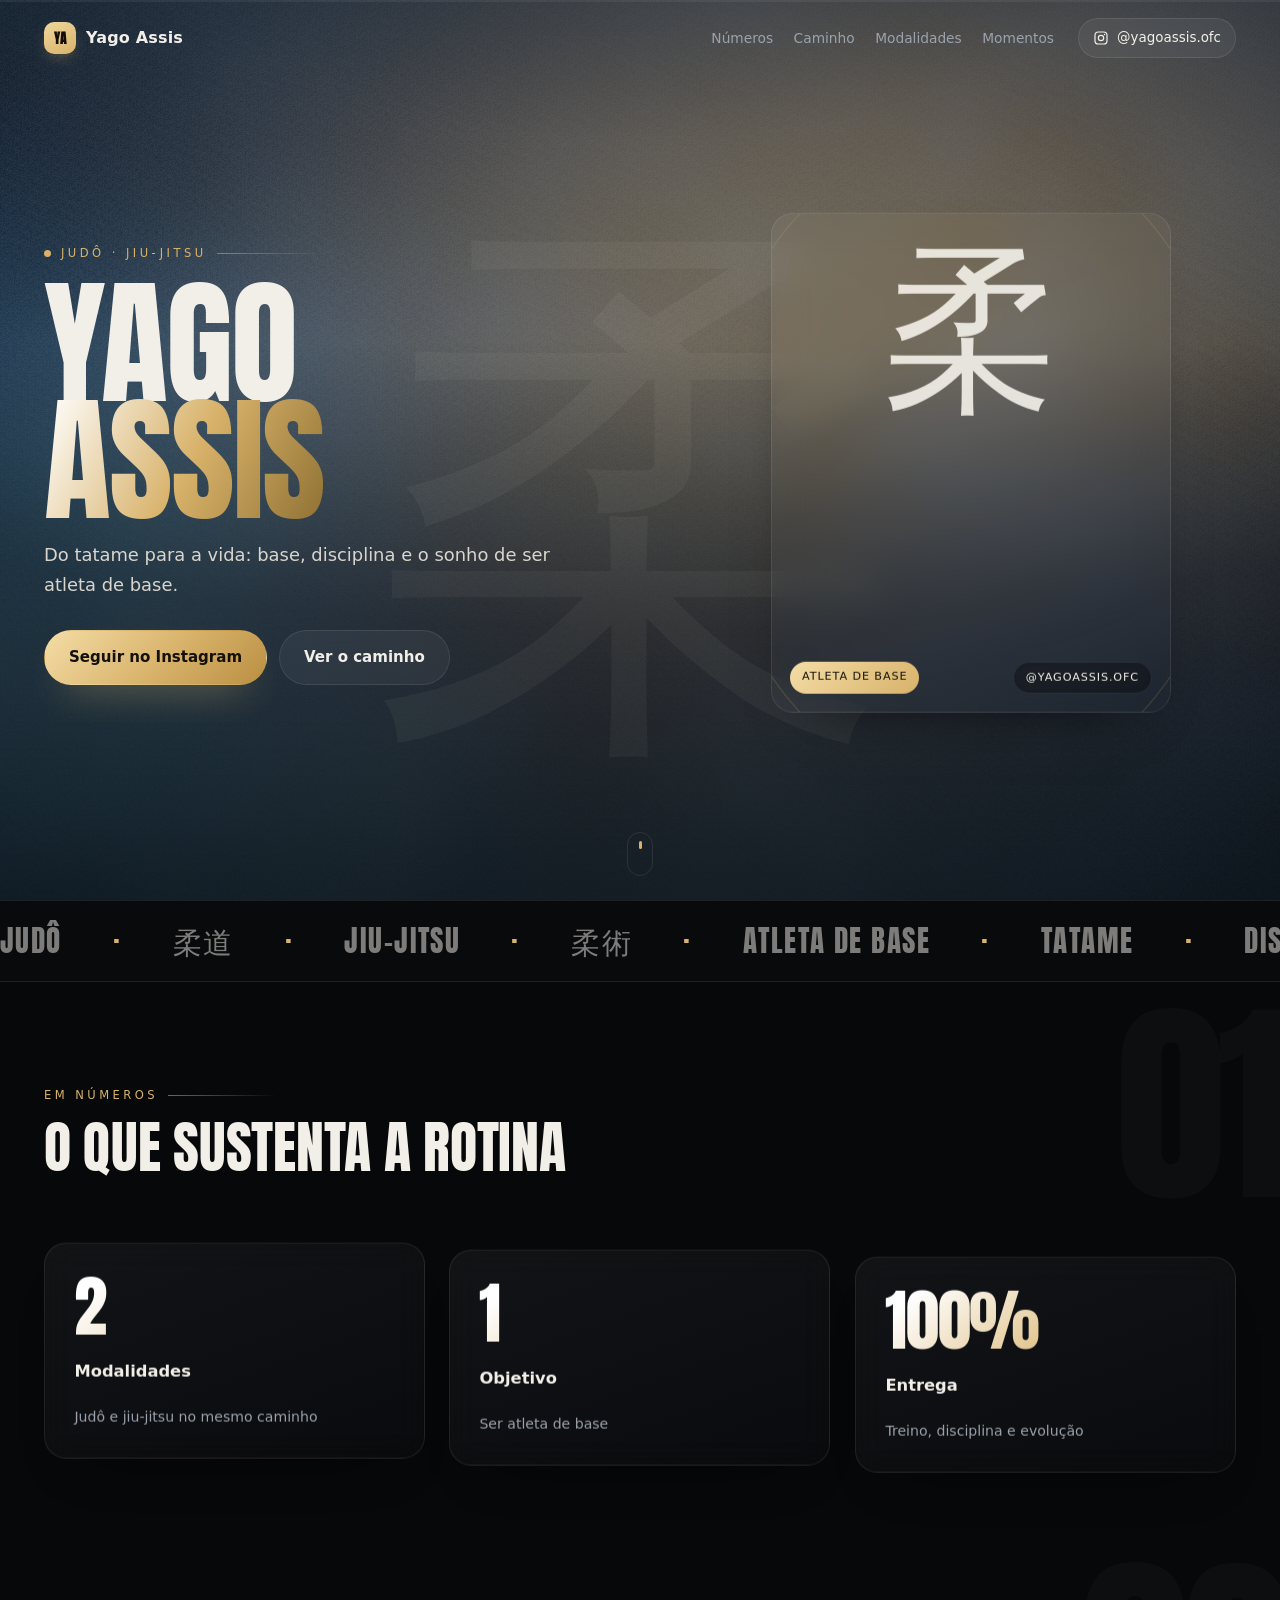
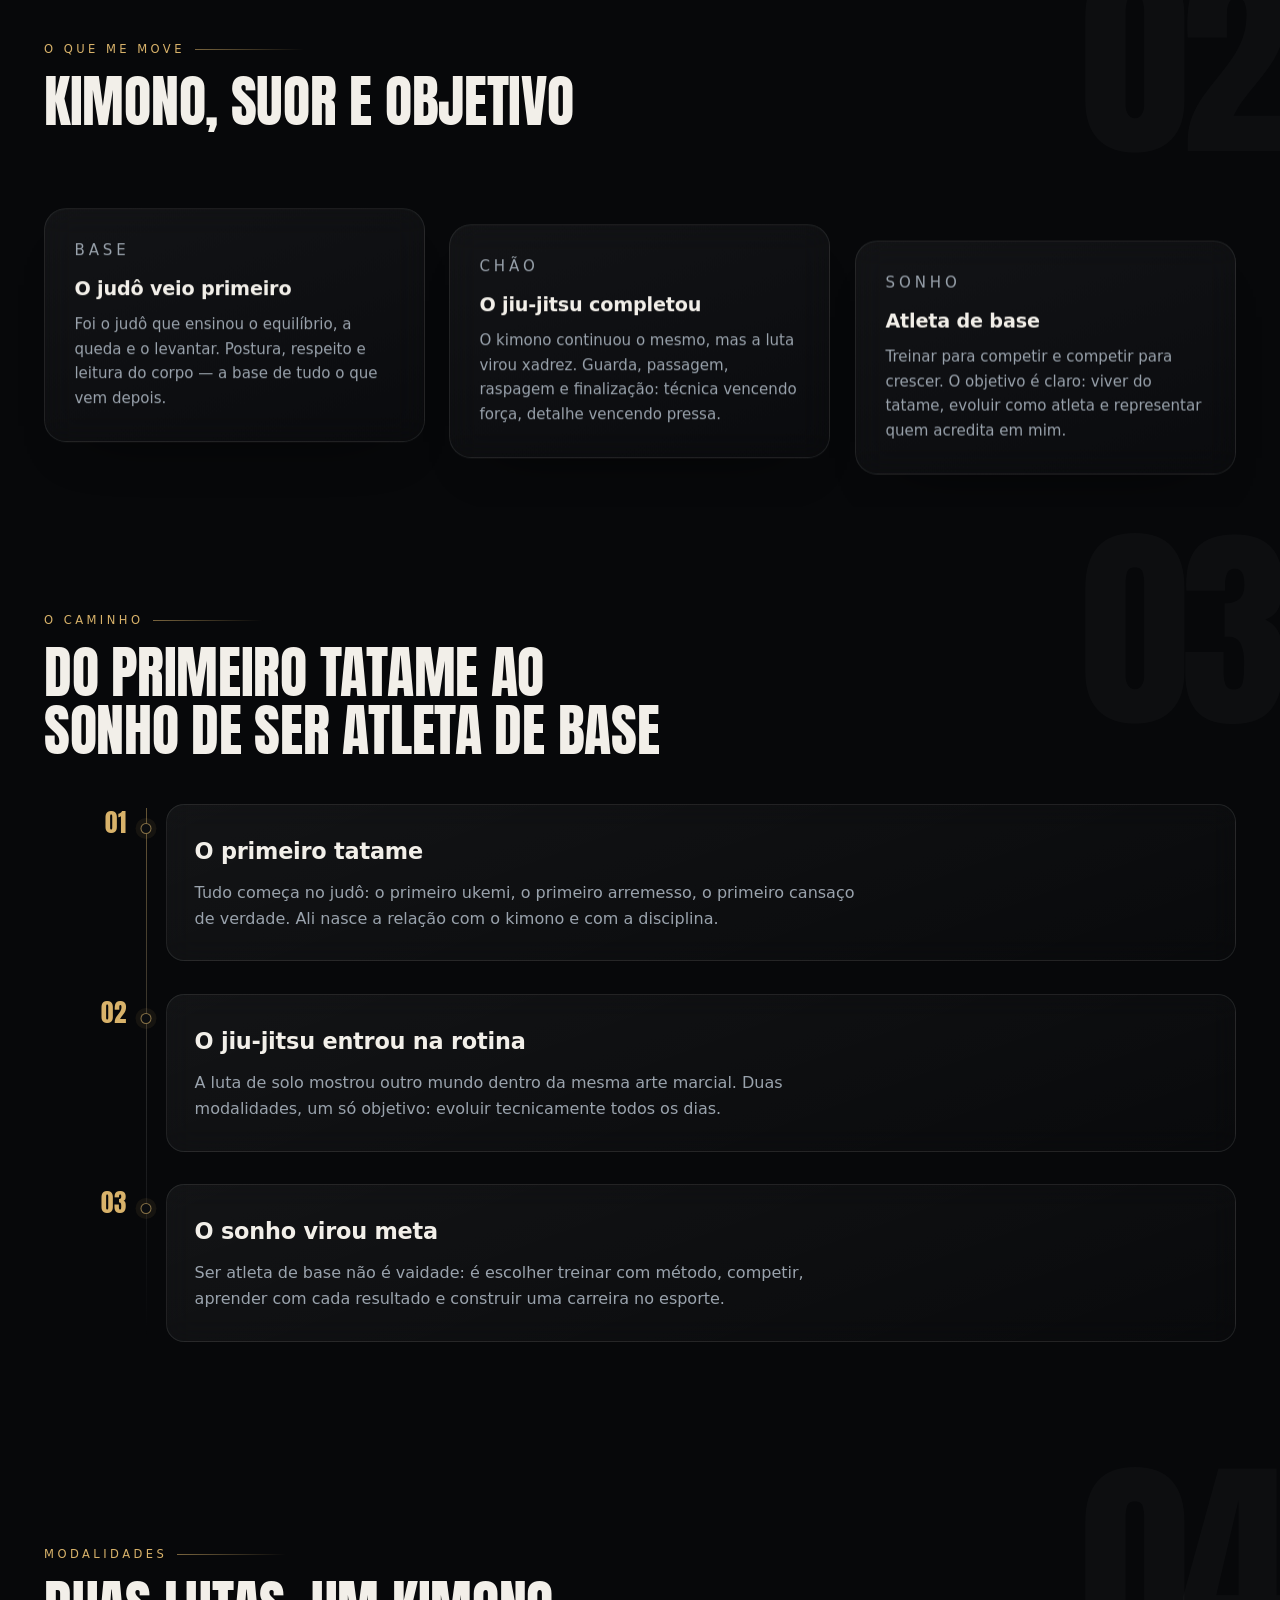
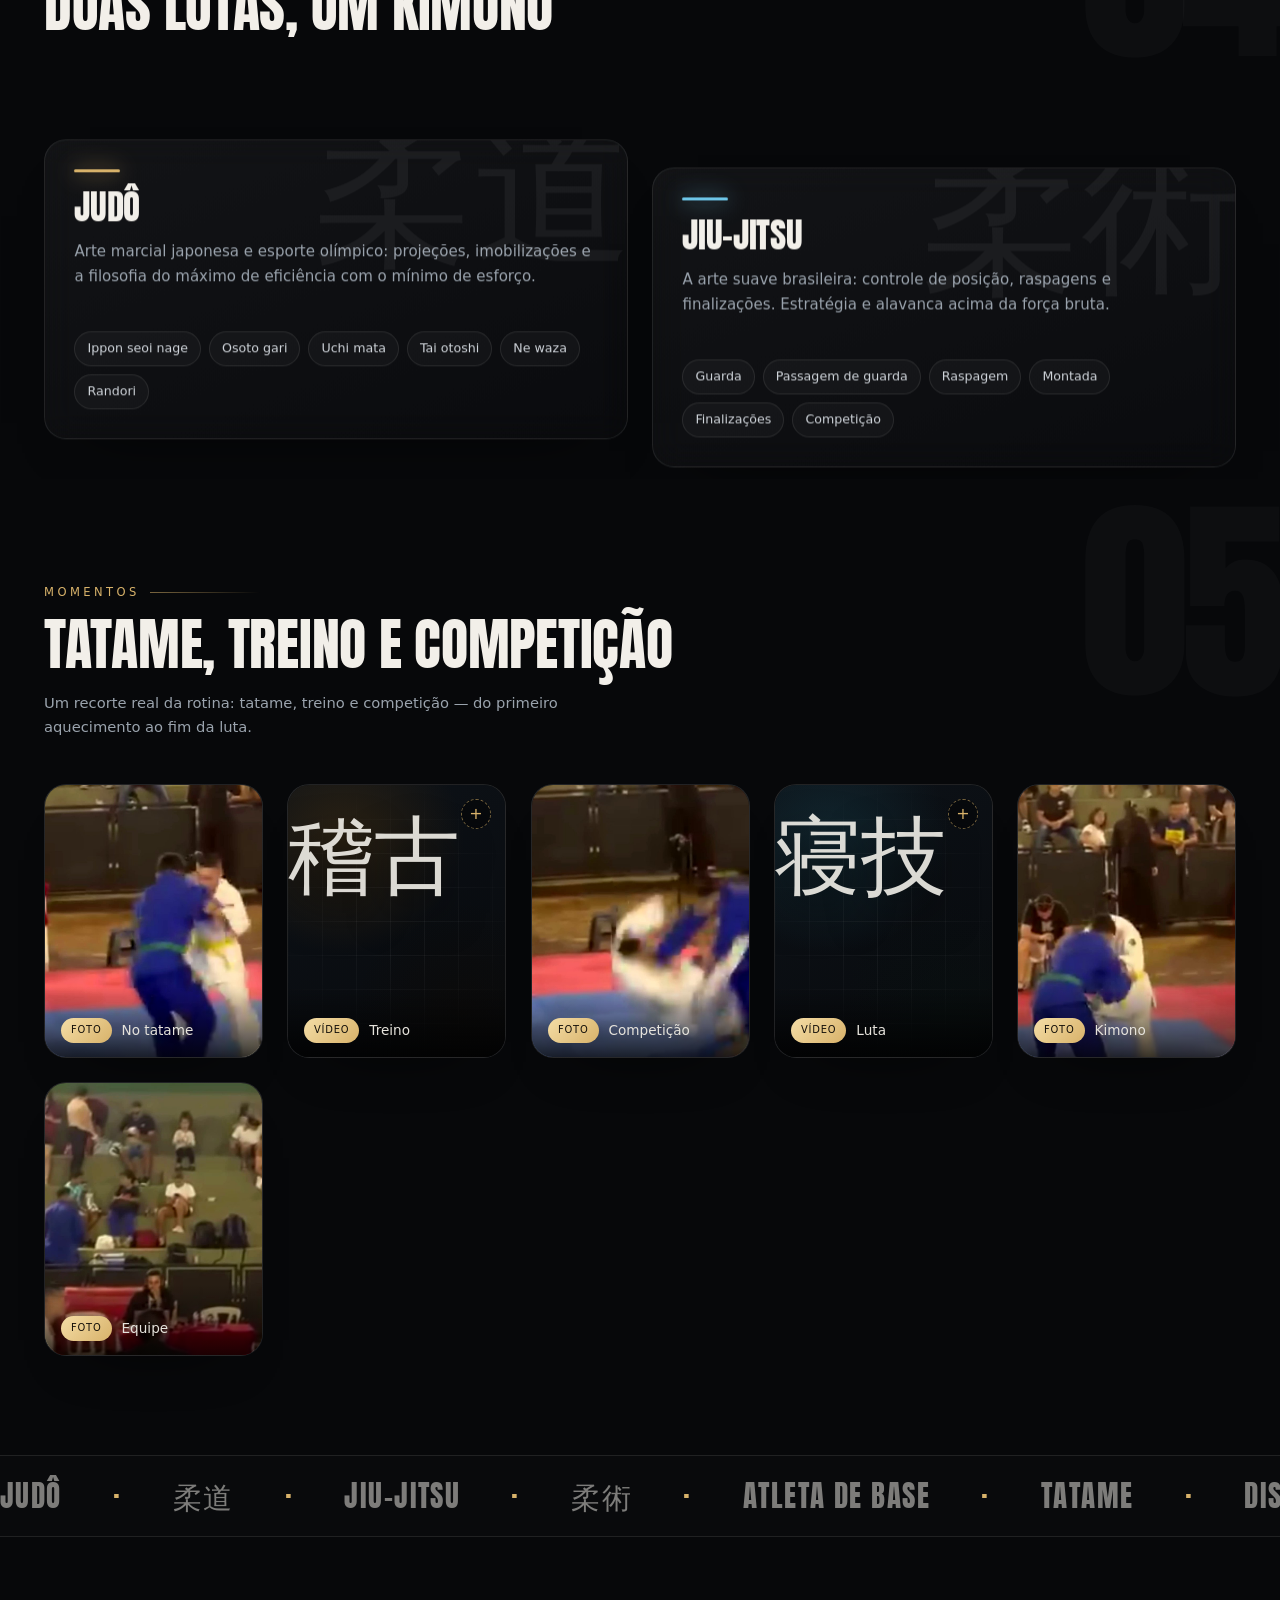
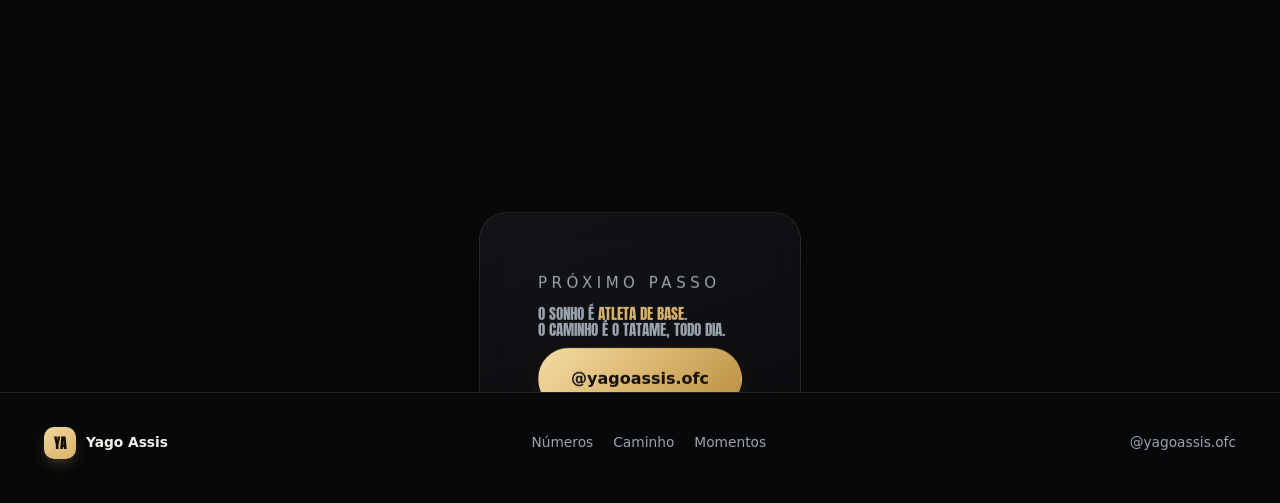
==== index.html @ c17f7974 "Clone do site Yago Assis (Judô · Jiu-Jitsu) com fotos e vídeos reais" ====
<!doctype html>
<html lang="pt-BR">
  <head>
    <meta charset="utf-8" />
    <meta name="viewport" content="width=device-width, initial-scale=1, viewport-fit=cover" />
    <meta name="theme-color" content="#07080a" />
    <title>Yago Assis — Judô · Jiu-Jitsu</title>
    <meta
      name="description"
      content="Yago Assis (@yagoassis.ofc) — atleta de judô e jiu-jitsu. Base, disciplina e o sonho de ser atleta de base."
    />
    <link rel="icon" href="/favicon.svg" type="image/svg+xml" />
    <link rel="shortcut icon" href="/favicon.svg" />

    <meta property="og:type" content="profile" />
    <meta property="og:locale" content="pt_BR" />
    <meta property="og:site_name" content="Yago Assis" />
    <meta property="og:title" content="Yago Assis — Judô · Jiu-Jitsu" />
    <meta
      property="og:description"
      content="Yago Assis (@yagoassis.ofc) — atleta de judô e jiu-jitsu. Base, disciplina e o sonho de ser atleta de base."
    />
    <meta name="twitter:card" content="summary" />
    <meta name="twitter:title" content="Yago Assis — Judô · Jiu-Jitsu" />
    <meta
      name="twitter:description"
      content="Yago Assis (@yagoassis.ofc) — atleta de judô e jiu-jitsu. Base, disciplina e o sonho de ser atleta de base."
    />

    <script type="module" crossorigin src="/assets/index-COwpDuWj.js"></script>
    <link rel="stylesheet" crossorigin href="/assets/index-C8C33Y2N.css">
  </head>
  <body>
    <canvas id="bg" aria-hidden="true"></canvas>
    <div class="scrim" aria-hidden="true"></div>
    <div class="dust" id="dust" aria-hidden="true"></div>
    <div class="progress" aria-hidden="true"><span id="progress-bar"></span></div>

    <header class="top" id="top">
      <div class="wrap top-inner">
        <a class="brand" href="#topo">
          <span class="brand-mark">YA</span>
          <span class="brand-name" data-athlete="nome">Yago Assis</span>
        </a>

        <nav class="top-nav" aria-label="Seções do site">
          <a href="#numeros">Números</a>
          <a href="#caminho">Caminho</a>
          <a href="#modalidades">Modalidades</a>
          <a href="#galeria">Momentos</a>
        </nav>

        <a class="ig-btn" data-athlete="instagram" href="#" target="_blank" rel="noopener">
          <svg viewBox="0 0 24 24" width="16" height="16" fill="none" stroke="currentColor" stroke-width="1.8" aria-hidden="true">
            <rect x="3" y="3" width="18" height="18" rx="5" />
            <circle cx="12" cy="12" r="4" />
            <circle cx="17.3" cy="6.7" r="1.1" fill="currentColor" stroke="none" />
          </svg>
          <span data-athlete="handle">@yagoassis.ofc</span>
        </a>
      </div>
    </header>

    <main id="topo">
      <!-- ───────────────────────── HERO ───────────────────────── -->
      <section class="hero">
        <span class="hero-mark" aria-hidden="true">柔</span>

        <div class="wrap hero-inner">
          <div class="hero-copy">
            <p class="eyebrow reveal" style="--i: 0">
              <span class="pulse"></span>
              <span data-athlete="modalidades">Judô · Jiu-Jitsu</span>
            </p>

            <h1 class="display reveal" style="--i: 1">
              <span data-athlete="nome-part1">Yago</span><br />
              <em data-athlete="nome-part2">Assis</em>
            </h1>

            <p class="lead reveal" style="--i: 2" data-athlete="frase">
              Do tatame para a vida: base, disciplina e o sonho de ser atleta de base.
            </p>

            <div class="hero-actions reveal" style="--i: 3">
              <a class="btn primary" data-athlete="instagram" href="#" target="_blank" rel="noopener">
                Seguir no Instagram
              </a>
              <a class="btn ghost" href="#caminho">Ver o caminho</a>
            </div>

            <ul class="hero-facts reveal" style="--i: 4" id="hero-facts"></ul>
          </div>

          <div class="hero-art" data-float="0.8">
            <div class="float" style="--dur: 9s">
              <div class="card hero-card tilt">
                <span class="hero-kanji" aria-hidden="true">柔</span>
                <span class="hero-ring" aria-hidden="true"></span>
                <div class="hero-card-foot">
                  <span class="tag" data-athlete="papel">Atleta de base</span>
                  <span class="tag ghost" data-athlete="handle">@yagoassis.ofc</span>
                </div>
              </div>
            </div>
          </div>
        </div>

        <a class="scroll-cue" href="#numeros" aria-label="Rolar para baixo"><span></span></a>
      </section>

      <div class="marquee" aria-hidden="true"><div class="marquee-track" id="marquee-track"></div></div>

      <!-- ─────────────────────── NÚMEROS ─────────────────────── -->
      <section class="section" id="numeros" data-mark="01">
        <div class="wrap">
          <header class="section-head">
            <p class="eyebrow reveal">Em números</p>
            <h2 class="h2 reveal" style="--i: 1">O que sustenta a rotina</h2>
          </header>
          <div class="grid grid-3" id="numeros-grid"></div>
        </div>
      </section>

      <!-- ─────────────────────── MANIFESTO ───────────────────── -->
      <section class="section" id="manifesto" data-mark="02">
        <div class="wrap">
          <header class="section-head">
            <p class="eyebrow reveal">O que me move</p>
            <h2 class="h2 reveal" style="--i: 1">Kimono, suor e objetivo</h2>
          </header>
          <div class="grid grid-3" id="manifesto-grid"></div>
        </div>
      </section>

      <!-- ──────────────────────── CAMINHO ────────────────────── -->
      <section class="section" id="caminho" data-mark="03">
        <div class="wrap">
          <header class="section-head">
            <p class="eyebrow reveal">O caminho</p>
            <h2 class="h2 reveal" style="--i: 1">Do primeiro tatame ao sonho de ser atleta de base</h2>
          </header>
          <ol class="path" id="caminho-list"></ol>
        </div>
      </section>

      <!-- ────────────────────── MODALIDADES ──────────────────── -->
      <section class="section" id="modalidades" data-mark="04">
        <div class="wrap">
          <header class="section-head">
            <p class="eyebrow reveal">Modalidades</p>
            <h2 class="h2 reveal" style="--i: 1">Duas lutas, um kimono</h2>
          </header>
          <div class="grid grid-2" id="modalidades-grid"></div>
        </div>
      </section>

      <!-- ──────────────────────── GALERIA ────────────────────── -->
      <section class="section" id="galeria" data-mark="05">
        <div class="wrap">
          <header class="section-head">
            <p class="eyebrow reveal">Momentos</p>
            <h2 class="h2 reveal" style="--i: 1">Tatame, treino e competição</h2>
            <p class="section-note reveal" style="--i: 2">
              Um recorte real da rotina: tatame, treino e competição — do primeiro aquecimento ao fim da luta.
            </p>
          </header>
          <div class="gallery" id="galeria-grid"></div>
        </div>
      </section>

      <!-- ─────────────────────── CONQUISTAS ──────────────────── -->
      <section class="section" id="conquistas" data-mark="06" hidden>
        <div class="wrap">
          <header class="section-head">
            <p class="eyebrow reveal">Resultados</p>
            <h2 class="h2 reveal" style="--i: 1">Conquistas</h2>
          </header>
          <div class="grid grid-3" id="conquistas-grid"></div>
        </div>
      </section>

      <div class="marquee" aria-hidden="true"><div class="marquee-track" id="marquee-track-2"></div></div>

      <!-- ────────────────────────── CTA ──────────────────────── -->
      <section class="section cta">
        <div class="wrap cta-inner" data-float="0.5">
          <div class="float" style="--dur: 11s">
            <div class="card cta-card">
              <p class="eyebrow">Próximo passo</p>
              <p class="cta-line">O sonho é <em>atleta de base</em>.<br />O caminho é o tatame, todo dia.</p>
              <a class="btn primary big" data-athlete="instagram" href="#" target="_blank" rel="noopener">
                <span data-athlete="handle">@yagoassis.ofc</span>
              </a>
            </div>
          </div>
        </div>
      </section>
    </main>

    <footer class="foot">
      <div class="wrap foot-inner">
        <div class="foot-brand">
          <span class="brand-mark">YA</span>
          <span data-athlete="nome">Yago Assis</span>
        </div>
        <nav class="foot-links" aria-label="Seções">
          <a href="#numeros">Números</a>
          <a href="#caminho">Caminho</a>
          <a href="#galeria">Momentos</a>
        </nav>
        <a class="foot-ig" data-athlete="instagram" href="#" target="_blank" rel="noopener">
          <span data-athlete="handle">@yagoassis.ofc</span>
        </a>
      </div>
    </footer>

  </body>
</html>
---- assets/index-C8C33Y2N.css ----
@font-face{font-family:Anton;src:url(/fonts/anton-latin.woff2) format("woff2");font-weight:400;font-display:swap;font-style:normal}:root{--bg: #07080a;--ink: #f2efe9;--muted: #9aa3ad;--gold: #d8b26a;--ice: #6ec6e8;--line: rgba(255, 255, 255, .09);--line-strong: rgba(255, 255, 255, .16);--glass: rgba(255, 255, 255, .05);--glass-2: rgba(255, 255, 255, .015);--container: 1220px;--gutter: clamp(18px, 4.5vw, 44px);--grid-gap: clamp(14px, 1.9vw, 26px);--radius: 22px;--header-h: 78px;--vh: 1vh;--display: "Anton", "Segoe UI", Impact, system-ui, sans-serif;--body: "Inter", "Segoe UI", system-ui, -apple-system, sans-serif}*,*:before,*:after{box-sizing:border-box}html{scroll-behavior:smooth;-webkit-text-size-adjust:100%}body{margin:0;background:var(--bg);color:var(--ink);font-family:var(--body);font-size:16px;line-height:1.65;-webkit-font-smoothing:antialiased;overflow-x:hidden}a{color:inherit;text-decoration:none}code{font-family:ui-monospace,SFMono-Regular,Menlo,monospace;font-size:.86em;color:var(--gold)}::selection{background:#d8b26a47}.wrap{width:min(100% - 2 * var(--gutter),var(--container));margin-inline:auto}.section{position:relative;padding-block:clamp(66px,11vh,150px);overflow:clip;scroll-margin-top:calc(var(--header-h) + 12px)}.section-head{max-width:780px;margin-bottom:clamp(30px,5vh,58px)}.h2{margin:0;font-family:var(--display);font-weight:400;font-size:clamp(1.8rem,4.4vw,3.5rem);line-height:1.02;letter-spacing:-.005em;text-transform:uppercase;text-wrap:balance}.section-note{margin:18px 0 0;max-width:64ch;color:var(--muted);font-size:.92rem}.section[data-mark]:before{content:attr(data-mark);position:absolute;top:clamp(14px,4vh,54px);right:0;font-family:var(--display);font-size:clamp(6rem,17vw,15rem);line-height:.8;letter-spacing:-.04em;color:#ffffff07;pointer-events:none;-webkit-user-select:none;user-select:none}.eyebrow{display:inline-flex;align-items:center;gap:10px;margin:0 0 14px;font-size:.72rem;letter-spacing:.3em;text-transform:uppercase;color:var(--gold)}.section-head .eyebrow:after,.hero-copy .eyebrow:after{content:"";width:clamp(34px,9vw,110px);height:1px;background:linear-gradient(90deg,#d8b26a8c,#d8b26a00)}.pulse{width:7px;height:7px;border-radius:50%;background:var(--gold);animation:pulse 2.4s ease-out infinite}@keyframes pulse{0%{box-shadow:0 0 #d8b26a8c}70%{box-shadow:0 0 0 12px #d8b26a00}to{box-shadow:0 0 #d8b26a00}}#bg{position:fixed;top:0;right:0;bottom:0;left:0;width:100%;height:100%;display:block;z-index:0}.scrim{position:fixed;top:0;right:0;bottom:0;left:0;z-index:1;pointer-events:none;background:radial-gradient(120% 80% at 50% -10%,#0000 32%,#03040680),linear-gradient(180deg,#0304068c,#0304061f 38%,#0304069e)}.dust{position:fixed;top:0;right:0;bottom:0;left:0;z-index:1;pointer-events:none;overflow:hidden}.dust i{position:absolute;bottom:-10vh;border-radius:50%;background:#f0e8d699;animation:rise linear infinite}@keyframes rise{0%{transform:translateZ(0);opacity:0}12%{opacity:.7}88%{opacity:.45}to{transform:translate3d(var(--drift, 20px),-115vh,0);opacity:0}}.progress{position:fixed;top:0;left:0;right:0;height:2px;z-index:7;background:#ffffff0f}.progress span{display:block;height:100%;width:100%;transform:scaleX(0);transform-origin:0 50%;background:linear-gradient(90deg,var(--ice),var(--gold))}main,.top,.foot{position:relative;z-index:2}.top{position:fixed;top:0;left:0;right:0;z-index:5;padding-block:11px;border-bottom:1px solid transparent;transition:background .4s ease,border-color .4s ease}.top.scrolled{background:#07080abd;-webkit-backdrop-filter:blur(14px) saturate(140%);backdrop-filter:blur(14px) saturate(140%);border-bottom-color:var(--line)}.top-inner{display:flex;align-items:center;gap:clamp(12px,2vw,24px);min-height:54px}.brand{display:inline-flex;align-items:center;gap:10px;font-weight:600;letter-spacing:.01em;white-space:nowrap}.brand-mark{display:grid;place-items:center;width:32px;height:32px;border-radius:10px;font-family:var(--display);font-size:.84rem;color:#120e06;background:linear-gradient(150deg,#f0d79c,var(--gold));box-shadow:0 6px 18px -8px #d8b26acc;flex:none}.top-nav{display:flex;align-items:center;gap:clamp(10px,1.6vw,22px);margin-left:auto;font-size:.86rem;color:var(--muted)}.top-nav a{position:relative;white-space:nowrap;transition:color .25s ease}.top-nav a:hover{color:var(--ink)}.top-nav a:after{content:"";position:absolute;left:0;right:100%;bottom:-5px;height:1px;background:var(--gold);transition:right .35s ease}.top-nav a:hover:after{right:0}.ig-btn{display:inline-flex;align-items:center;gap:8px;padding:8px 14px;border:1px solid var(--line);border-radius:999px;font-size:.84rem;white-space:nowrap;background:var(--glass);-webkit-backdrop-filter:blur(10px);backdrop-filter:blur(10px);transition:border-color .3s ease,transform .3s ease,background .3s ease}.ig-btn:hover{border-color:#d8b26a80;background:#d8b26a1a;transform:translateY(-1px)}.hero{position:relative;min-height:100svh;min-height:calc(var(--vh) * 100);display:grid;align-items:center;padding-block:calc(var(--header-h) + clamp(26px,7vh,76px)) clamp(80px,13vh,150px);overflow:clip}.hero-inner{display:grid;grid-template-columns:minmax(0,1.06fr) minmax(0,.94fr);align-items:center;gap:clamp(28px,5vw,76px)}.hero-mark{position:absolute;top:50%;left:50%;transform:translate(-50%,-50%);font-family:var(--display);font-size:clamp(15rem,46vw,34rem);line-height:1;color:#f2efe90b;pointer-events:none;-webkit-user-select:none;user-select:none}.display{margin:8px 0 0;font-family:var(--display);font-weight:400;font-size:clamp(3.3rem,11.5vw,8.6rem);line-height:.85;letter-spacing:-.015em;text-transform:uppercase}.display em{font-style:normal;background:linear-gradient(118deg,#fff 6%,var(--gold) 52%,#8a6c2f 98%);-webkit-background-clip:text;background-clip:text;color:transparent}.lead{margin:22px 0 0;max-width:46ch;font-size:clamp(1rem,1.4vw,1.15rem);color:#d9d5cd}.hero-actions{display:flex;flex-wrap:wrap;gap:12px;margin-top:30px}.btn{display:inline-flex;align-items:center;justify-content:center;gap:10px;padding:14px 24px;border-radius:999px;font-weight:600;font-size:.94rem;border:1px solid transparent;cursor:pointer;will-change:transform;transition:transform .3s cubic-bezier(.2,.7,.2,1),box-shadow .3s ease,border-color .3s ease,background .3s ease}.btn.primary{color:#14100a;background:linear-gradient(135deg,#f4dda6,var(--gold) 55%,#b98f42);box-shadow:0 18px 40px -22px #d8b26af2}.btn.primary:hover{transform:translateY(-2px);box-shadow:0 24px 50px -20px #d8b26af2}.btn.ghost{border-color:var(--line);background:var(--glass);-webkit-backdrop-filter:blur(10px);backdrop-filter:blur(10px)}.btn.ghost:hover{border-color:#ffffff47;transform:translateY(-2px)}.btn.big{padding:17px 32px;font-size:1rem}.hero-facts{display:flex;flex-wrap:wrap;gap:10px;margin:30px 0 0;padding:0;list-style:none}.hero-facts li{padding:7px 14px;border:1px solid var(--line);border-radius:999px;font-size:.82rem;color:var(--muted);background:#ffffff05}.hero-art{display:grid;place-items:center}.hero-art .float,.cta-inner .float{width:100%;display:grid;place-items:center}.hero-card{position:relative;width:min(100%,400px);aspect-ratio:4 / 5;display:grid;place-items:center;overflow:hidden;border-radius:28px;background:radial-gradient(90% 70% at 30% 18%,#6ec6e829,#0000 60%),radial-gradient(80% 70% at 78% 88%,#d8b26a33,#0000 62%),linear-gradient(160deg,#ffffff12,#ffffff04)}.hero-kanji{font-size:clamp(6rem,15vw,11rem);line-height:1;opacity:.92}.hero-ring{position:absolute;top:-16%;right:-16%;bottom:-16%;left:-16%;border-radius:50%;border:1px solid rgba(216,178,106,.22);animation:spin 34s linear infinite}.hero-ring:after{content:"";position:absolute;top:-4px;left:50%;width:8px;height:8px;margin-left:-4px;border-radius:50%;background:var(--gold);box-shadow:0 0 20px 4px #d8b26ab3}@keyframes spin{to{transform:rotate(360deg)}}.hero-card-foot{position:absolute;left:18px;right:18px;bottom:18px;display:flex;justify-content:space-between;gap:8px}.tag{padding:6px 12px;border-radius:999px;font-size:.7rem;letter-spacing:.08em;text-transform:uppercase;color:#14100a;background:linear-gradient(135deg,#f4dda6,var(--gold));white-space:nowrap}.tag.ghost{color:var(--ink);background:#00000059;border:1px solid var(--line);-webkit-backdrop-filter:blur(8px);backdrop-filter:blur(8px)}.scroll-cue{position:absolute;left:50%;bottom:24px;width:26px;height:44px;margin-left:-13px;border:1px solid var(--line);border-radius:999px;display:grid;place-items:start center;padding-top:8px}.scroll-cue span{width:3px;height:8px;border-radius:2px;background:var(--gold);animation:cue 2s ease-in-out infinite}@keyframes cue{0%,to{transform:translateY(0);opacity:1}50%{transform:translateY(16px);opacity:.25}}.marquee{position:relative;overflow:hidden;padding-block:16px;border-block:1px solid var(--line);background:#ffffff03}.marquee-track{display:flex;width:max-content;animation:marquee var(--mq-dur, 36s) linear infinite}.mq{display:inline-flex;align-items:center;margin-right:clamp(26px,4vw,54px);font-family:var(--display);font-size:clamp(1.05rem,2.3vw,1.8rem);letter-spacing:.05em;text-transform:uppercase;color:#f2efe980;white-space:nowrap}.mq:after{content:"·";margin-left:clamp(26px,4vw,54px);color:var(--gold)}@keyframes marquee{to{transform:translate(-50%)}}.grid{display:grid;gap:var(--grid-gap);align-items:stretch}.grid-2{grid-template-columns:repeat(auto-fit,minmax(min(100%,340px),1fr))}.grid-3{grid-template-columns:repeat(auto-fit,minmax(min(100%,272px),1fr))}.cell{position:relative;display:grid;min-width:0}.cell:has(>.float>.media):hover,.cell:has(>.float>.media):focus-within{z-index:5}.cell>.float{display:grid;height:100%}.float{animation:float var(--dur, 12s) ease-in-out infinite;animation-delay:var(--delay, 0s);will-change:transform}@keyframes float{0%,to{transform:translateZ(0)}30%{transform:translate3d(var(--dx, 8px),calc(var(--dy, -16px) * .35),0)}55%{transform:translate3d(calc(var(--dx, 8px) * -.35),var(--dy, -16px),0)}80%{transform:translate3d(calc(var(--dx, 8px) * -.9),calc(var(--dy, -16px) * .5),0)}}.cell:has(>.float>.media):hover>.float,.cell:has(>.float>.media):focus-within>.float{animation-play-state:paused}.card{position:relative;display:flex;flex-direction:column;gap:10px;height:100%;min-width:0;padding:clamp(20px,2.3vw,30px);border-radius:var(--radius);border:1px solid var(--line);background:linear-gradient(160deg,var(--glass),var(--glass-2));-webkit-backdrop-filter:blur(16px) saturate(140%);backdrop-filter:blur(16px) saturate(140%);box-shadow:0 30px 60px -46px #000000f2;overflow:hidden;transform-style:preserve-3d;transition:border-color .4s ease,box-shadow .4s ease,transform .35s cubic-bezier(.2,.7,.2,1)}.card:before{content:"";position:absolute;top:0;right:0;bottom:0;left:0;border-radius:inherit;pointer-events:none;background:radial-gradient(240px circle at var(--mx, 50%) var(--my, 0%),rgba(216,178,106,.15),rgba(216,178,106,0) 62%);opacity:0;transition:opacity .45s ease}.card:hover{border-color:#d8b26a61;box-shadow:0 40px 70px -40px #000,0 0 0 1px #d8b26a1f inset}.card:hover:before{opacity:1}.card-label{font-size:.68rem;letter-spacing:.26em;text-transform:uppercase;color:var(--gold)}.card h3{margin:4px 0 0;font-size:1.2rem;line-height:1.28;font-weight:650;letter-spacing:-.01em}.card p{margin:0;color:var(--muted);font-size:.94rem}.stat-card .stat-value{font-family:var(--display);font-size:clamp(2.5rem,5.6vw,4.2rem);line-height:1;letter-spacing:-.02em;background:linear-gradient(140deg,#fff 10%,var(--gold) 72%);-webkit-background-clip:text;background-clip:text;color:transparent}.stat-card .stat-label{margin-top:8px;font-weight:600;font-size:1.02rem}.stat-card .stat-detail{color:var(--muted);font-size:.88rem;margin-top:auto;padding-top:10px}.path{--rail: clamp(52px, 6.5vw, 92px);--rail-gap: clamp(18px, 3vw, 46px);position:relative;margin:0;padding:0;list-style:none}.path:before{content:"";position:absolute;top:4px;bottom:4px;left:calc(var(--rail) + var(--rail-gap) / 2);width:1px;background:linear-gradient(180deg,#d8b26a73,#ffffff1f 55%,#fff0)}.step{position:relative;display:grid;grid-template-columns:var(--rail) var(--rail-gap) minmax(0,1fr);padding-bottom:clamp(20px,3.6vh,38px)}.step:last-child{padding-bottom:0}.step:after{content:"";position:absolute;top:calc(clamp(1.05rem,2.3vw,1.55rem)*.78);left:calc(var(--rail) + var(--rail-gap) / 2);width:11px;height:11px;border-radius:50%;background:#0b0d10;border:1px solid rgba(216,178,106,.6);transform:translate(-50%);box-shadow:0 0 0 5px #d8b26a12}.step-num{font-family:var(--display);font-size:clamp(1.05rem,2.3vw,1.55rem);line-height:1.5;letter-spacing:.04em;color:var(--gold);text-align:right}.step-body{grid-column:3;padding:clamp(18px,2.3vw,28px);border:1px solid var(--line);border-radius:18px;background:linear-gradient(160deg,#ffffff0d,#ffffff03);-webkit-backdrop-filter:blur(14px);backdrop-filter:blur(14px);transition:border-color .4s ease,transform .4s cubic-bezier(.2,.7,.2,1)}.step:hover .step-body{border-color:#d8b26a57;transform:translate(4px)}.step-body h3{margin:0;font-size:clamp(1.08rem,1.9vw,1.4rem);font-weight:650;letter-spacing:-.01em}.step-body p{margin:10px 0 0;color:var(--muted);max-width:66ch}.mode-card{overflow:hidden;min-height:300px}.mode-kanji{position:absolute;right:-6px;top:-28px;font-size:clamp(5.5rem,13vw,10rem);line-height:1;color:#ffffff0d;pointer-events:none}.mode-accent{width:46px;height:3px;border-radius:2px;background:var(--accent, var(--gold));box-shadow:0 0 22px var(--accent, var(--gold))}.mode-card h3{font-family:var(--display);font-size:clamp(1.5rem,2.8vw,2.2rem);text-transform:uppercase;font-weight:400;margin:2px 0 0}.chips{display:flex;flex-wrap:wrap;gap:8px;margin:auto 0 0;padding:14px 0 0;list-style:none}.chips li{padding:6px 12px;border-radius:999px;border:1px solid var(--line);background:#ffffff08;font-size:.79rem;color:#cfd4da}.gallery{display:grid;grid-template-columns:repeat(auto-fit,minmax(min(100%,208px),1fr));gap:var(--grid-gap)}.gallery .cell{aspect-ratio:4 / 5}.gallery .float,.gallery .media{height:100%}.media{position:relative;padding:0;overflow:hidden}.media img,.media video,.media .art{display:block;width:100%;height:100%;object-fit:cover}.media img,.media video,.media .art{transition:transform .9s cubic-bezier(.2,.7,.2,1)}.media:hover img,.media:hover video,.media:hover .art{transform:scale(1.025)}.art{position:relative;display:grid;place-items:center;background:radial-gradient(80% 60% at 25% 20%,color-mix(in srgb,var(--a, #2a4a63) 70%,transparent),transparent 70%),radial-gradient(70% 60% at 80% 85%,color-mix(in srgb,var(--b, #d8b26a) 55%,transparent),transparent 72%),linear-gradient(150deg,#0d1218,#080a0d)}.art:after{content:"";position:absolute;top:0;right:0;bottom:0;left:0;background-image:linear-gradient(rgba(255,255,255,.045) 1px,transparent 1px),linear-gradient(90deg,rgba(255,255,255,.045) 1px,transparent 1px);background-size:34px 34px;-webkit-mask-image:radial-gradient(80% 70% at 50% 50%,#000 20%,transparent 78%);mask-image:radial-gradient(80% 70% at 50% 50%,#000 20%,transparent 78%)}.art-kanji{position:relative;z-index:1;font-size:clamp(3rem,7vw,5.4rem);color:#f2efe9e6;text-shadow:0 18px 40px rgba(0,0,0,.7)}.slot-badge{position:absolute;right:14px;top:14px;z-index:2;display:grid;place-items:center;width:30px;height:30px;border-radius:50%;border:1px dashed rgba(216,178,106,.55);color:var(--gold);font-size:1rem;line-height:1;background:#0006;-webkit-backdrop-filter:blur(6px);backdrop-filter:blur(6px)}.media-cap{position:absolute;left:0;right:0;bottom:0;z-index:2;display:flex;align-items:center;gap:10px;padding:32px 16px 14px;background:linear-gradient(180deg,#0000,#000000c7)}.media-cap p{margin:0;font-size:.85rem;color:#e6e3dc}.media-cap .tag{padding:4px 10px;font-size:.62rem}.cta{padding-bottom:clamp(56px,11vh,130px)}.cta-inner{display:grid}.cta-card{align-items:flex-start;text-align:left;padding:clamp(28px,4.6vw,58px);border-radius:28px}.cta-line{margin:6px 0 26px;font-family:var(--display);font-size:clamp(1.6rem,4.2vw,3rem);line-height:1.06;text-transform:uppercase}.cta-line em{font-style:normal;color:var(--gold)}.foot{border-top:1px solid var(--line);padding-block:34px 44px}.foot-inner{display:flex;flex-wrap:wrap;align-items:center;justify-content:space-between;gap:16px 34px;color:var(--muted);font-size:.86rem}.foot-brand{display:inline-flex;align-items:center;gap:10px;color:var(--ink);font-weight:600}.foot-links{display:flex;flex-wrap:wrap;gap:20px}.foot-links a:hover,.foot-ig:hover{color:var(--gold)}.reveal{opacity:0;transform:translateY(24px);transition:opacity .9s cubic-bezier(.2,.7,.2,1),transform .9s cubic-bezier(.2,.7,.2,1);transition-delay:calc(var(--i, 0) * 90ms)}.reveal.in{opacity:1;transform:none}.fade{opacity:0;transition:opacity .8s ease;transition-delay:calc(var(--i, 0) * 70ms)}.fade.in{opacity:1}@media (max-width: 1024px){.hero-inner{grid-template-columns:minmax(0,1fr) minmax(0,.8fr)}.hero-card{aspect-ratio:1 / 1}}@media (max-width: 860px){.top-inner{flex-wrap:wrap;row-gap:10px}.top-nav{order:3;width:100%;margin-left:0;gap:8px;overflow-x:auto;padding-bottom:2px;scrollbar-width:none}.top-nav::-webkit-scrollbar{display:none}.top-nav a{padding:6px 12px;border:1px solid var(--line);border-radius:999px;font-size:.8rem}.top-nav a:after{display:none}.ig-btn{margin-left:auto}.hero-inner{grid-template-columns:minmax(0,1fr);gap:clamp(26px,6vw,44px)}.hero-art{order:2}.hero-card{width:min(100%,340px);aspect-ratio:5 / 4;justify-self:start}.hero-mark{font-size:clamp(12rem,70vw,24rem)}}@media (max-width: 640px){body{font-size:15.5px}.brand-name{font-size:.94rem}.ig-btn span{display:none}.ig-btn{padding:9px}.display{font-size:clamp(3rem,17vw,5.2rem)}.lead{max-width:100%}.hero-actions .btn{flex:1 1 auto}.hero-card{width:100%;aspect-ratio:4 / 3}.hero-kanji{font-size:clamp(4.4rem,26vw,7rem)}.path{--rail: 42px;--rail-gap: 16px}.step-body{padding:16px}.step-body h3{font-size:1.05rem}.gallery{grid-template-columns:repeat(2,minmax(0,1fr))}.cta-card .btn{width:100%}.foot-inner{flex-direction:column;align-items:flex-start}}@media (max-width: 400px){.gallery{grid-template-columns:minmax(0,1fr)}}@media (prefers-reduced-motion: reduce){html{scroll-behavior:auto}.float,.hero-ring,.scroll-cue span,.pulse,.dust i,.marquee-track{animation:none!important}.reveal,.fade{opacity:1;transform:none;transition:none}}
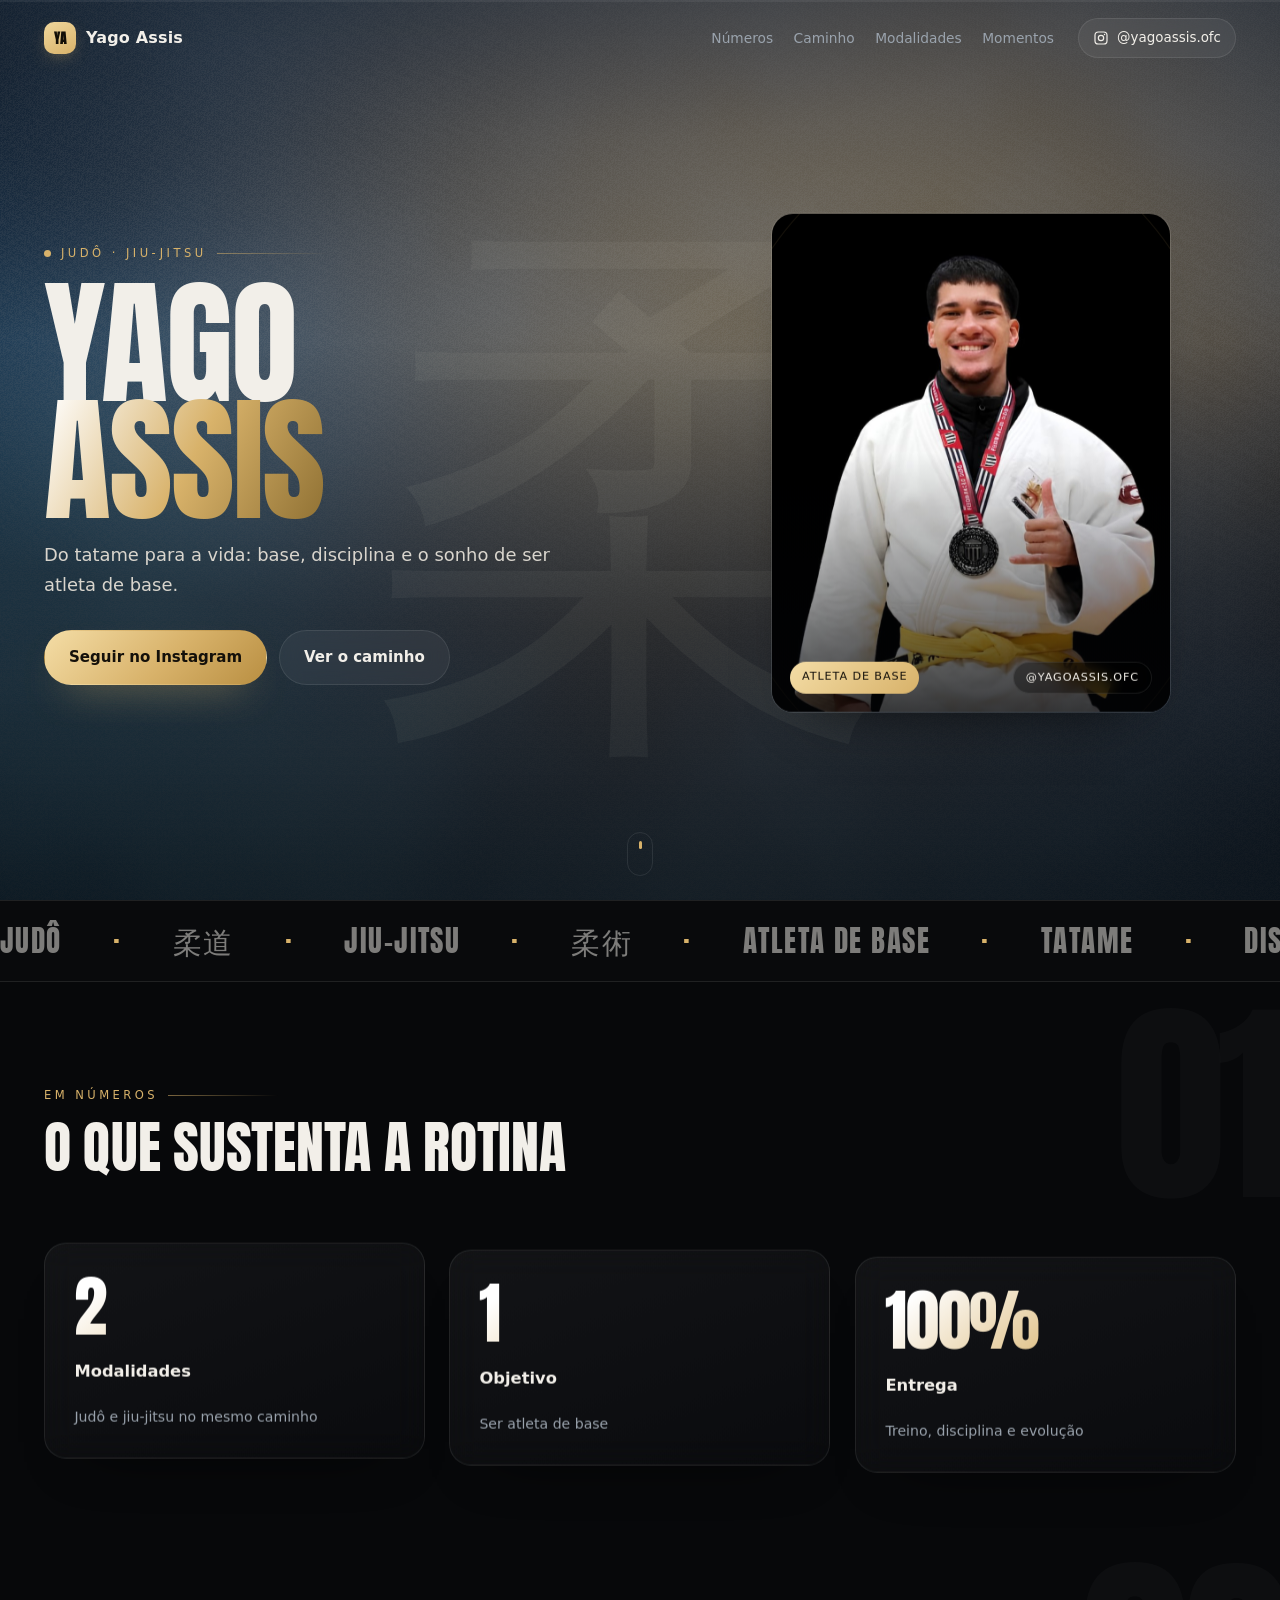
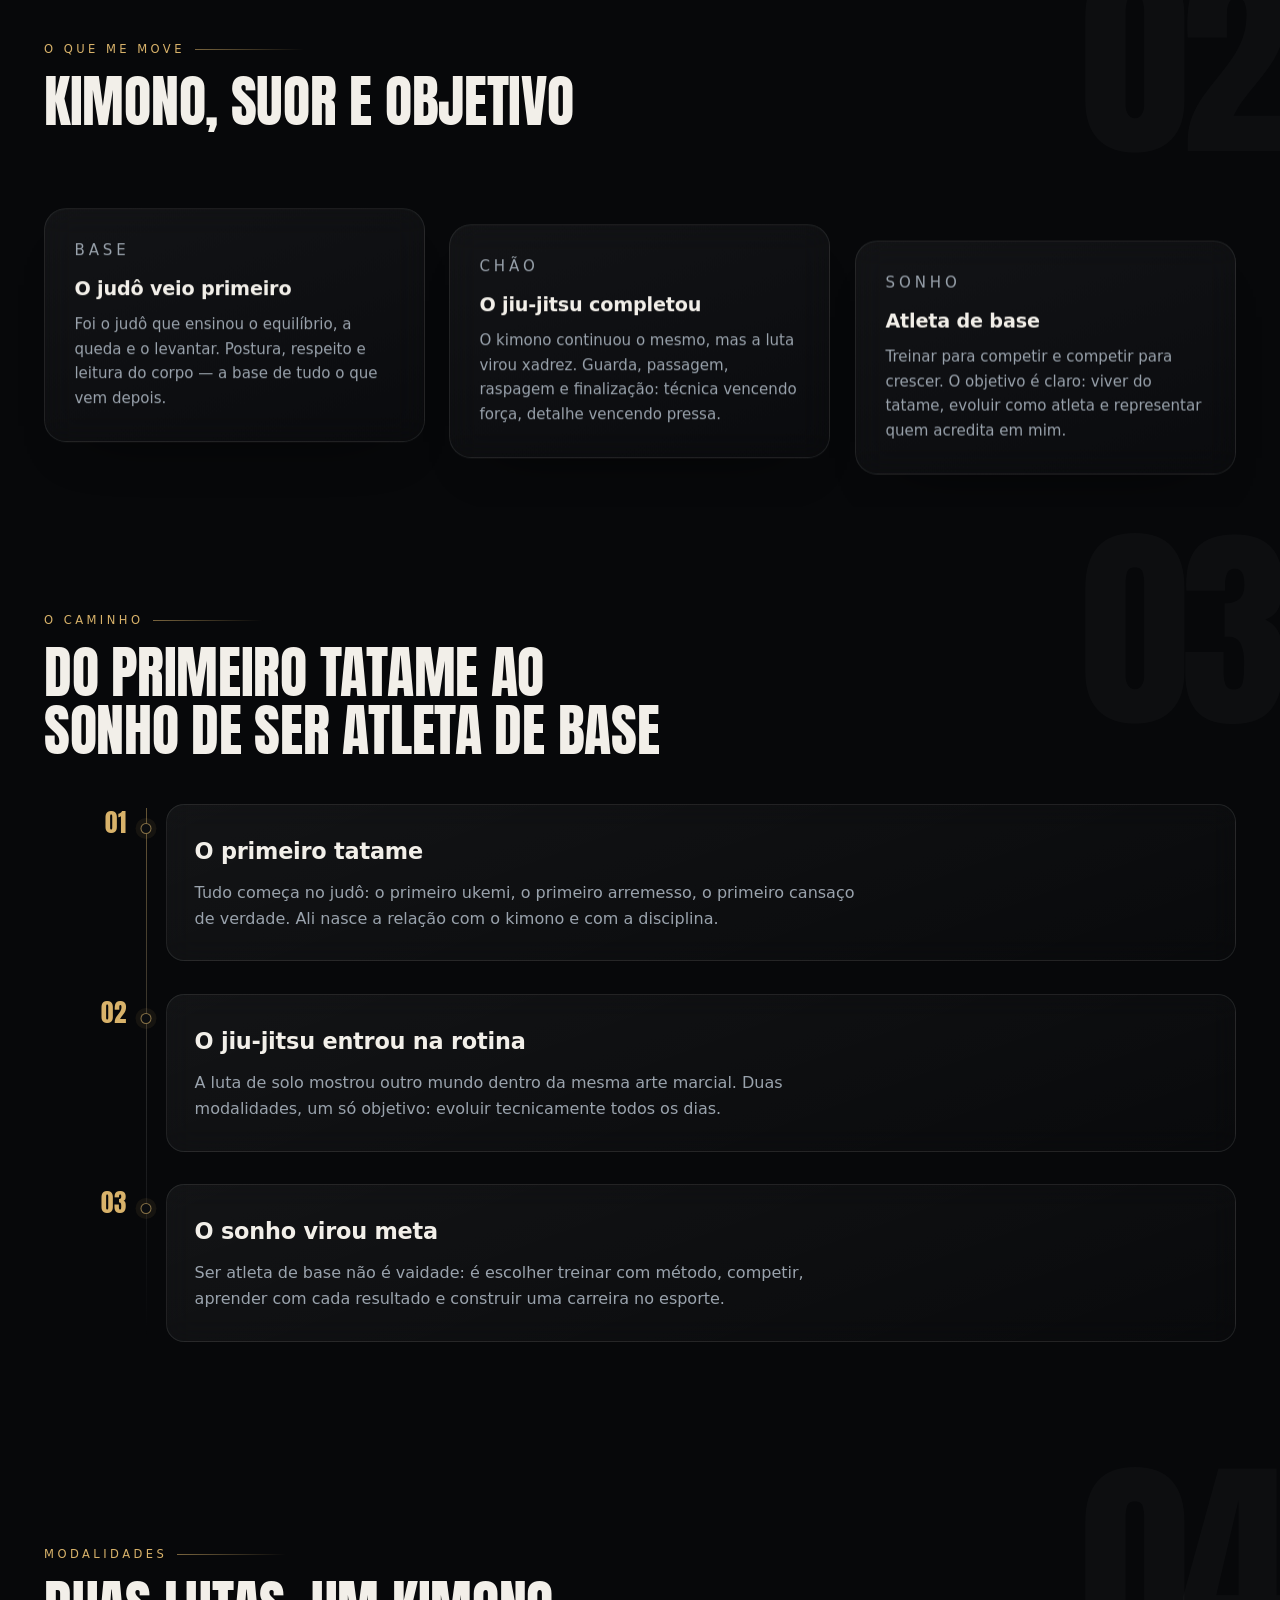
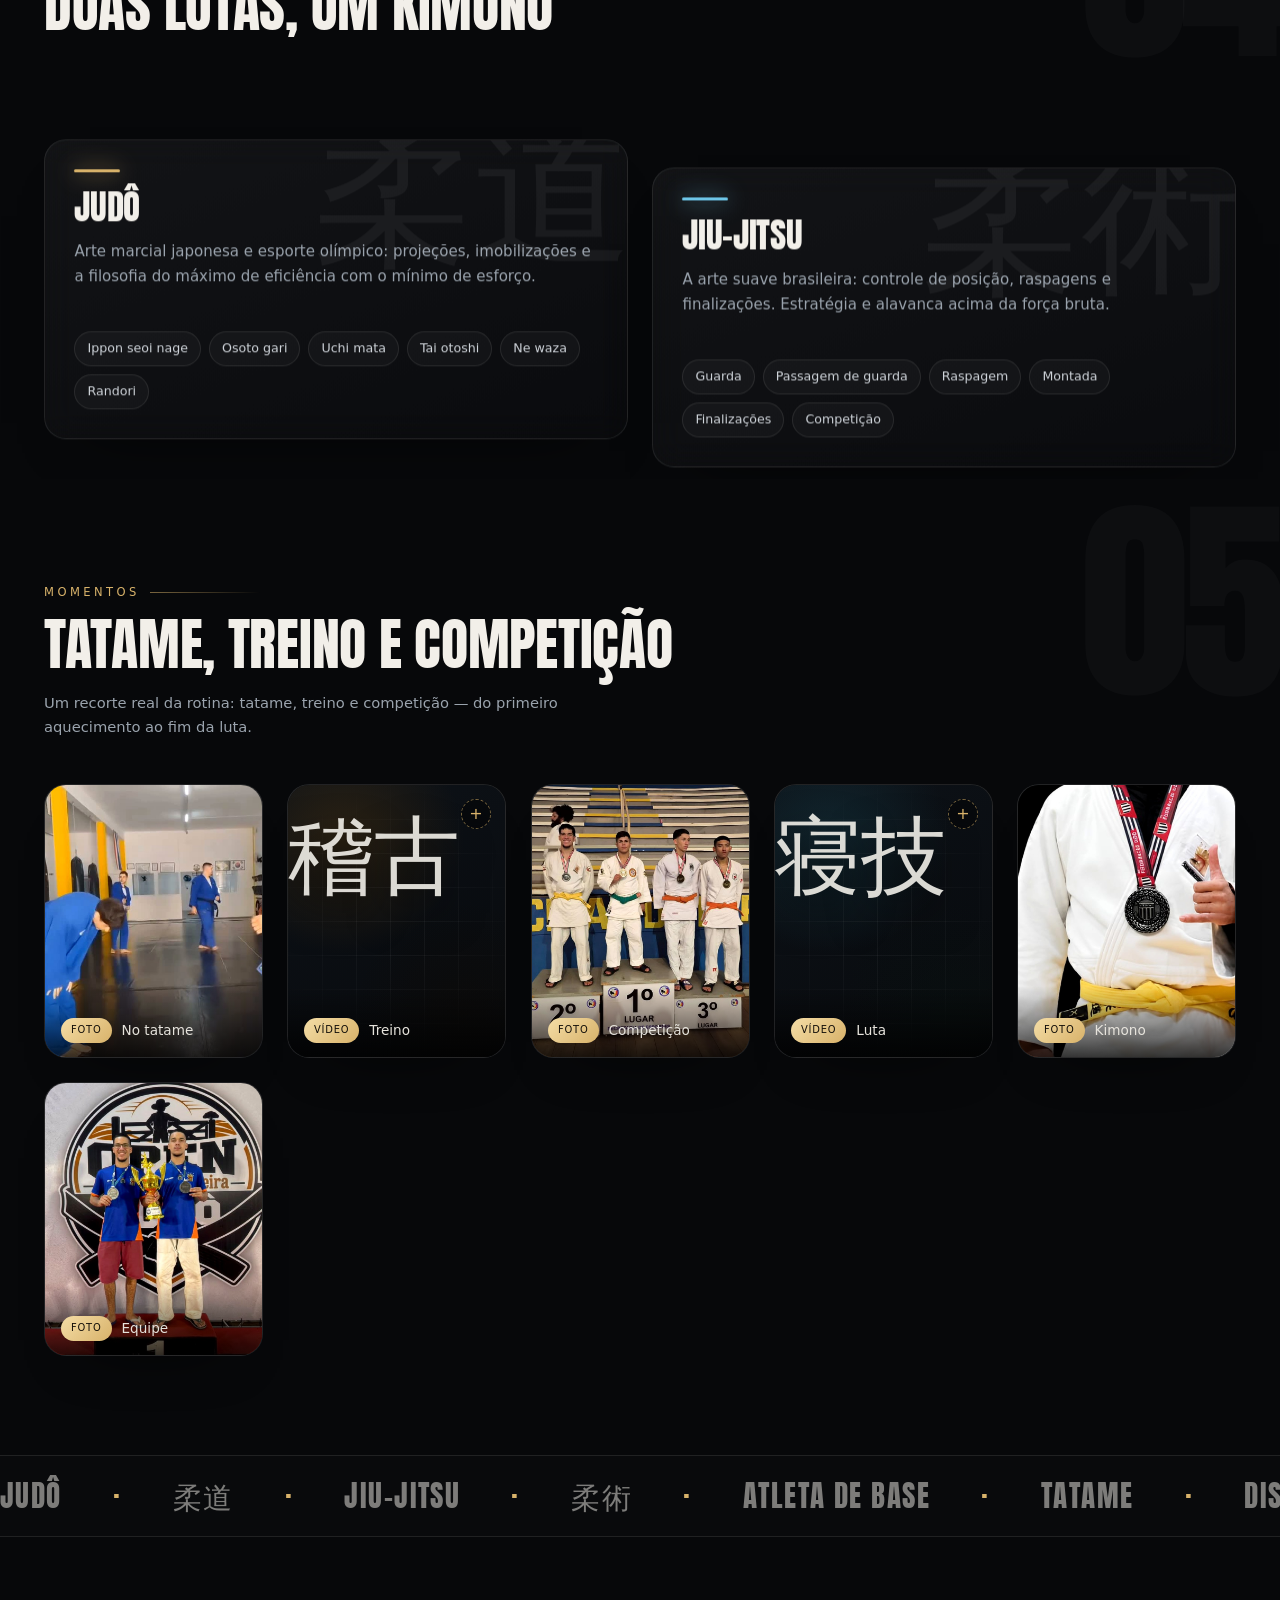
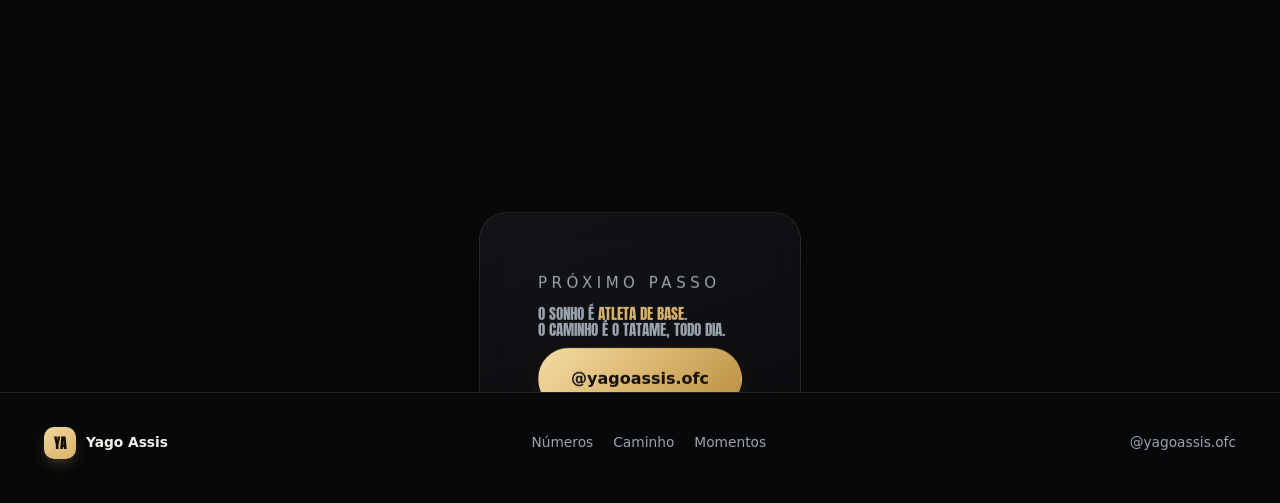
==== commit 47a0456d: "Fotos e videos reais: retrato principal, podio, trofeu, treino e luta" ====
--- a/index.html
+++ b/index.html
@@ -15,12 +15,14 @@
     <meta property="og:type" content="profile" />
     <meta property="og:locale" content="pt_BR" />
     <meta property="og:site_name" content="Yago Assis" />
+    <meta property="og:image" content="/media/hero.jpg" />
     <meta property="og:title" content="Yago Assis — Judô · Jiu-Jitsu" />
     <meta
       property="og:description"
       content="Yago Assis (@yagoassis.ofc) — atleta de judô e jiu-jitsu. Base, disciplina e o sonho de ser atleta de base."
     />
-    <meta name="twitter:card" content="summary" />
+    <meta name="twitter:card" content="summary_large_image" />
+    <meta name="twitter:image" content="/media/hero.jpg" />
     <meta name="twitter:title" content="Yago Assis — Judô · Jiu-Jitsu" />
     <meta
       name="twitter:description"
@@ -29,7 +31,16 @@
 
     <script type="module" crossorigin src="/assets/index-COwpDuWj.js"></script>
     <link rel="stylesheet" crossorigin href="/assets/index-C8C33Y2N.css">
-  </head>
+    <style>
+    /* foto principal no card do herói */
+    .hero-photo{position:absolute;inset:0;z-index:0;width:100%;height:100%;object-fit:cover;object-position:50% 12%}
+    .hero-card:before{z-index:2}
+    .hero-card .hero-ring{z-index:1;opacity:.5}
+    .hero-card:after{content:"";position:absolute;inset:0;z-index:1;pointer-events:none;background:linear-gradient(180deg,rgba(3,4,6,0) 48%,rgba(3,4,6,.78) 100%)}
+    .hero-card-foot{z-index:3}
+    @media (max-width:640px){.hero-photo{object-position:50% 8%}}
+  </style>
+</head>
   <body>
     <canvas id="bg" aria-hidden="true"></canvas>
     <div class="scrim" aria-hidden="true"></div>
@@ -95,7 +106,7 @@
           <div class="hero-art" data-float="0.8">
             <div class="float" style="--dur: 9s">
               <div class="card hero-card tilt">
-                <span class="hero-kanji" aria-hidden="true">柔</span>
+                <img class="hero-photo" src="/media/hero.jpg" alt="Yago Assis de quimono branco, com a medalha no peito" width="900" height="1125" fetchpriority="high">
                 <span class="hero-ring" aria-hidden="true"></span>
                 <div class="hero-card-foot">
                   <span class="tag" data-athlete="papel">Atleta de base</span>
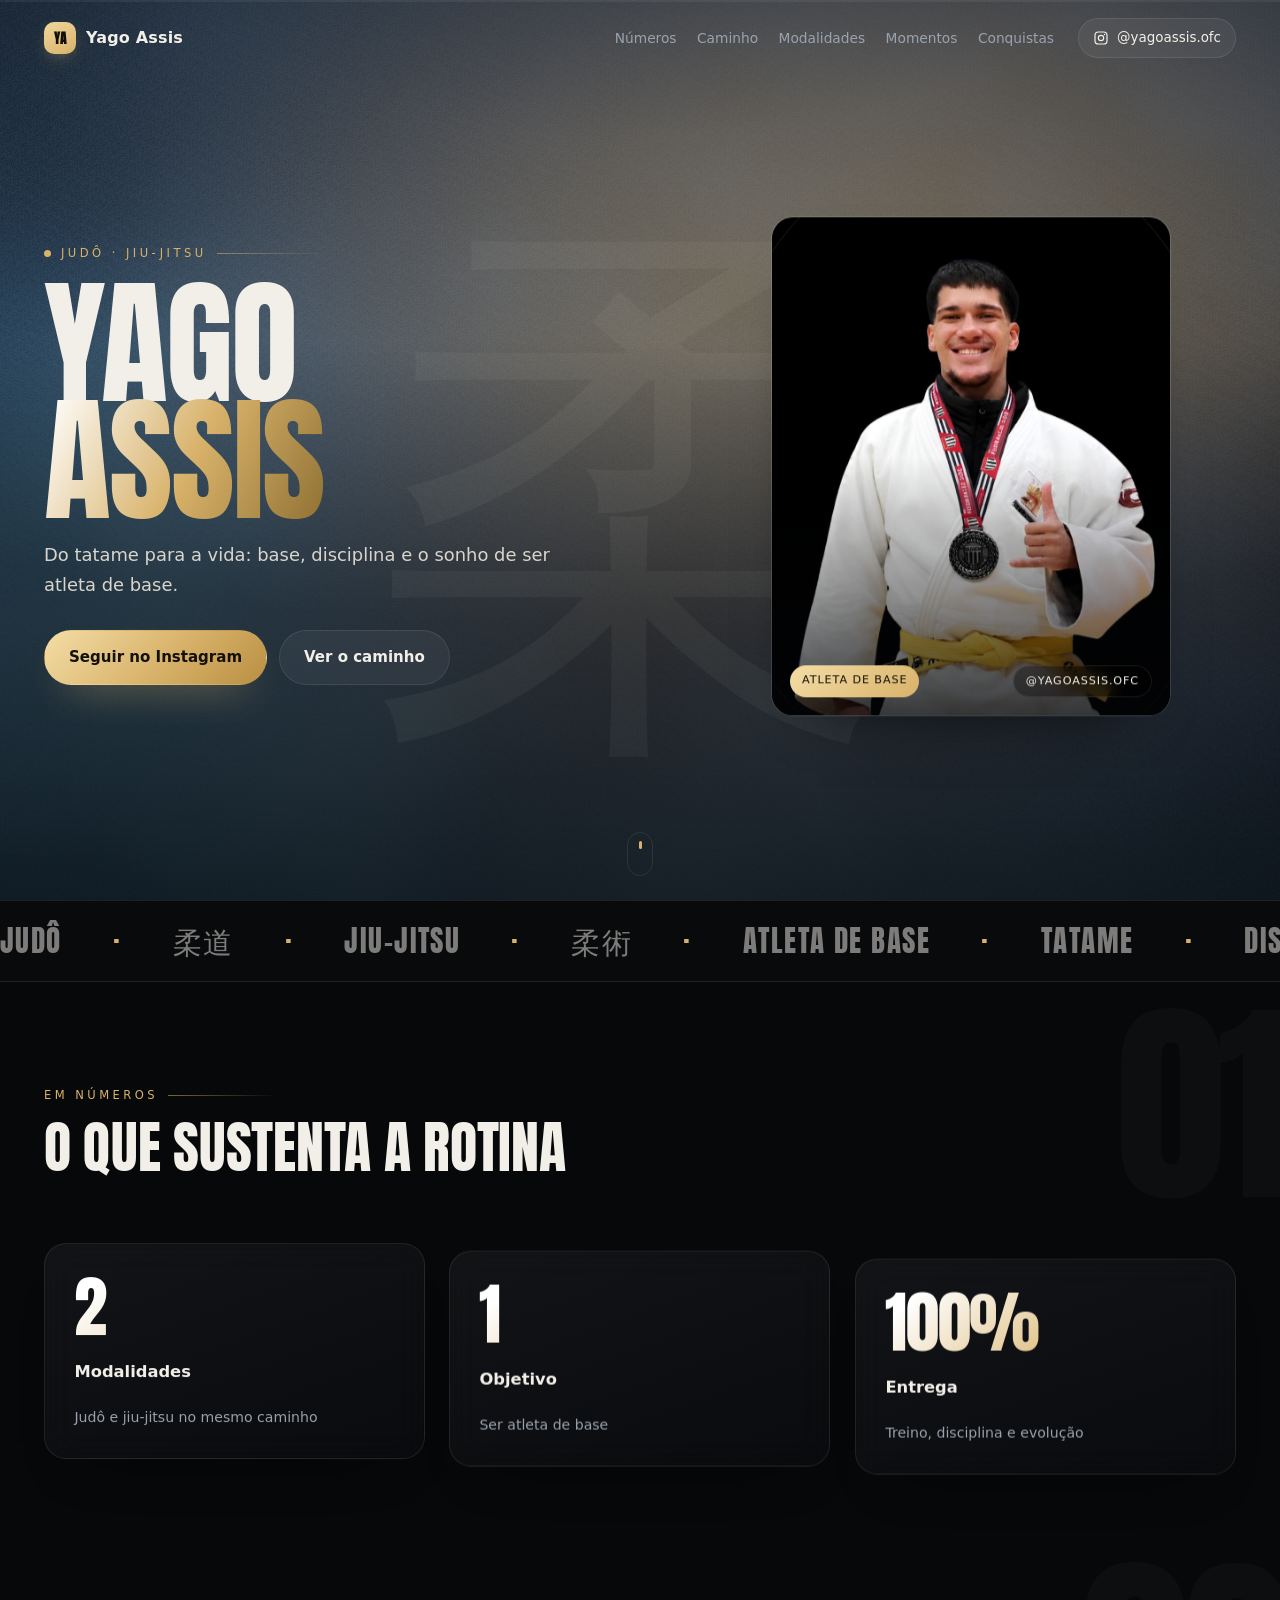
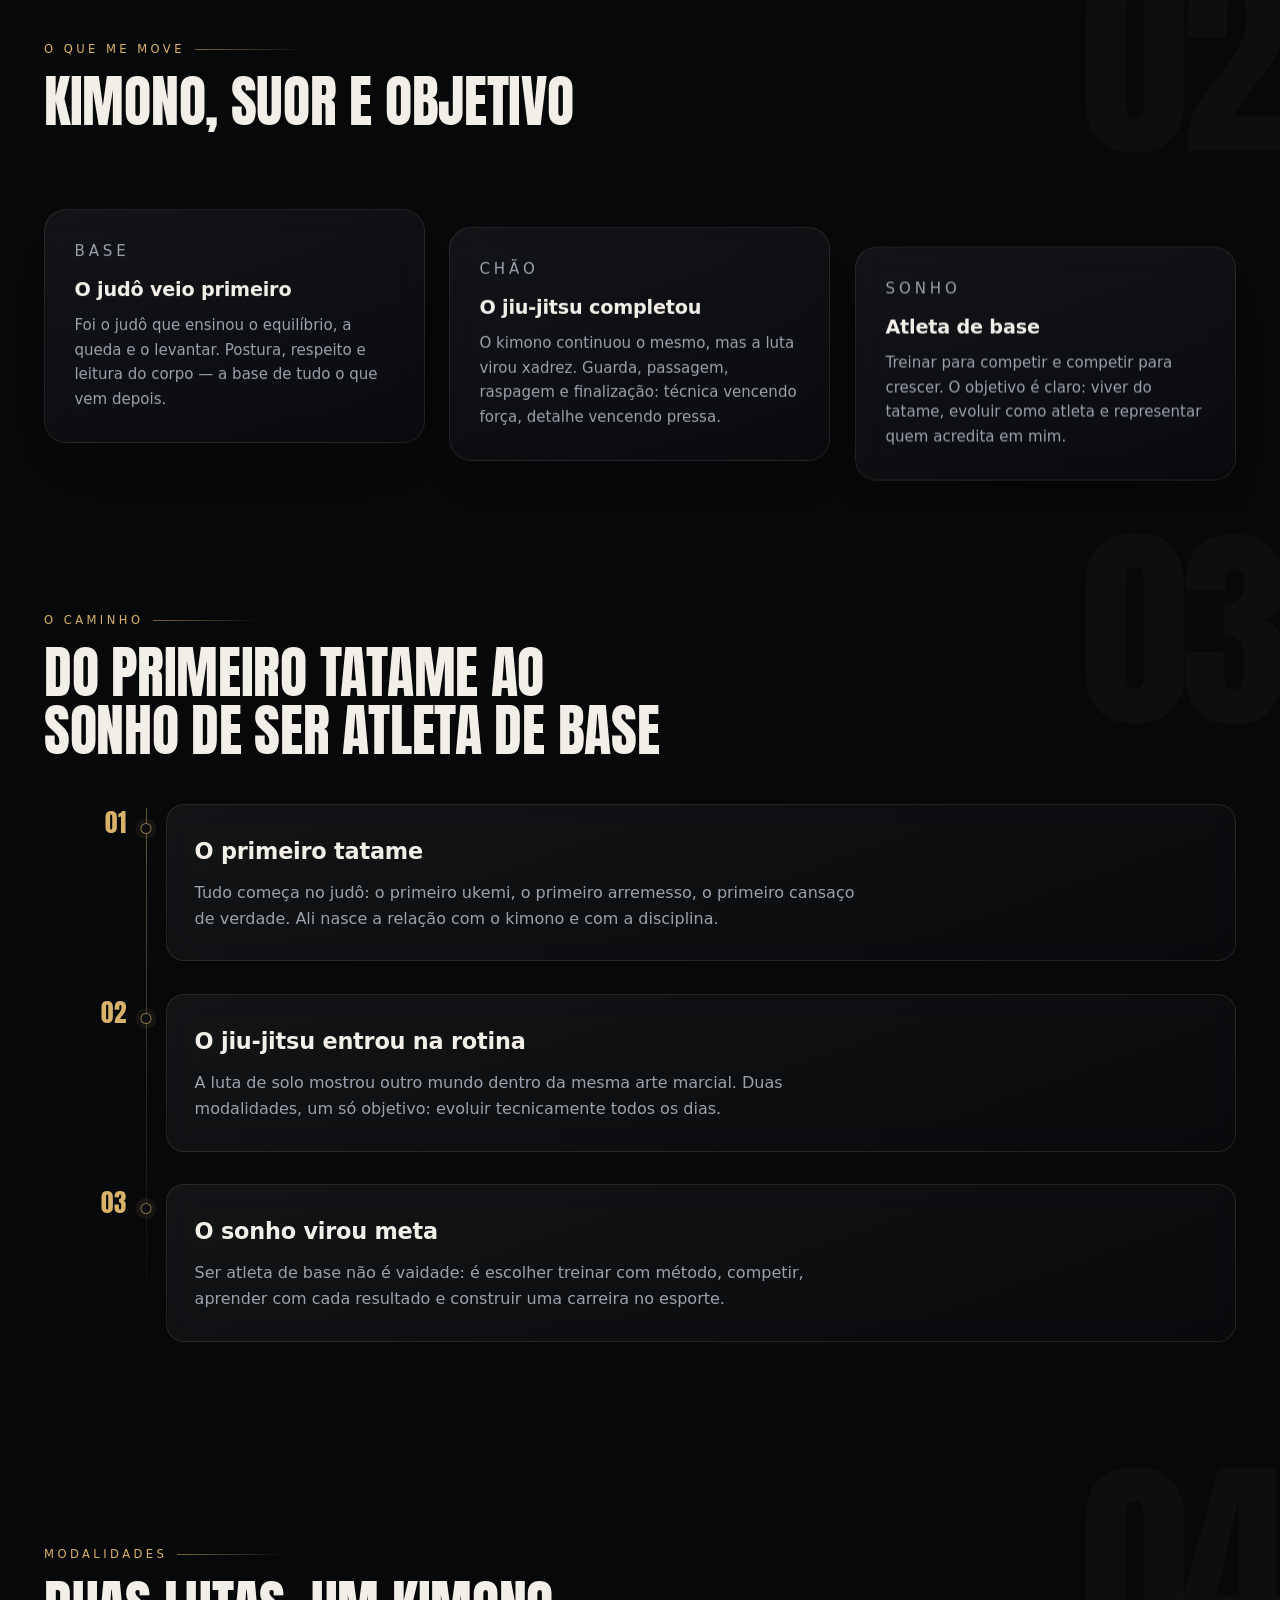
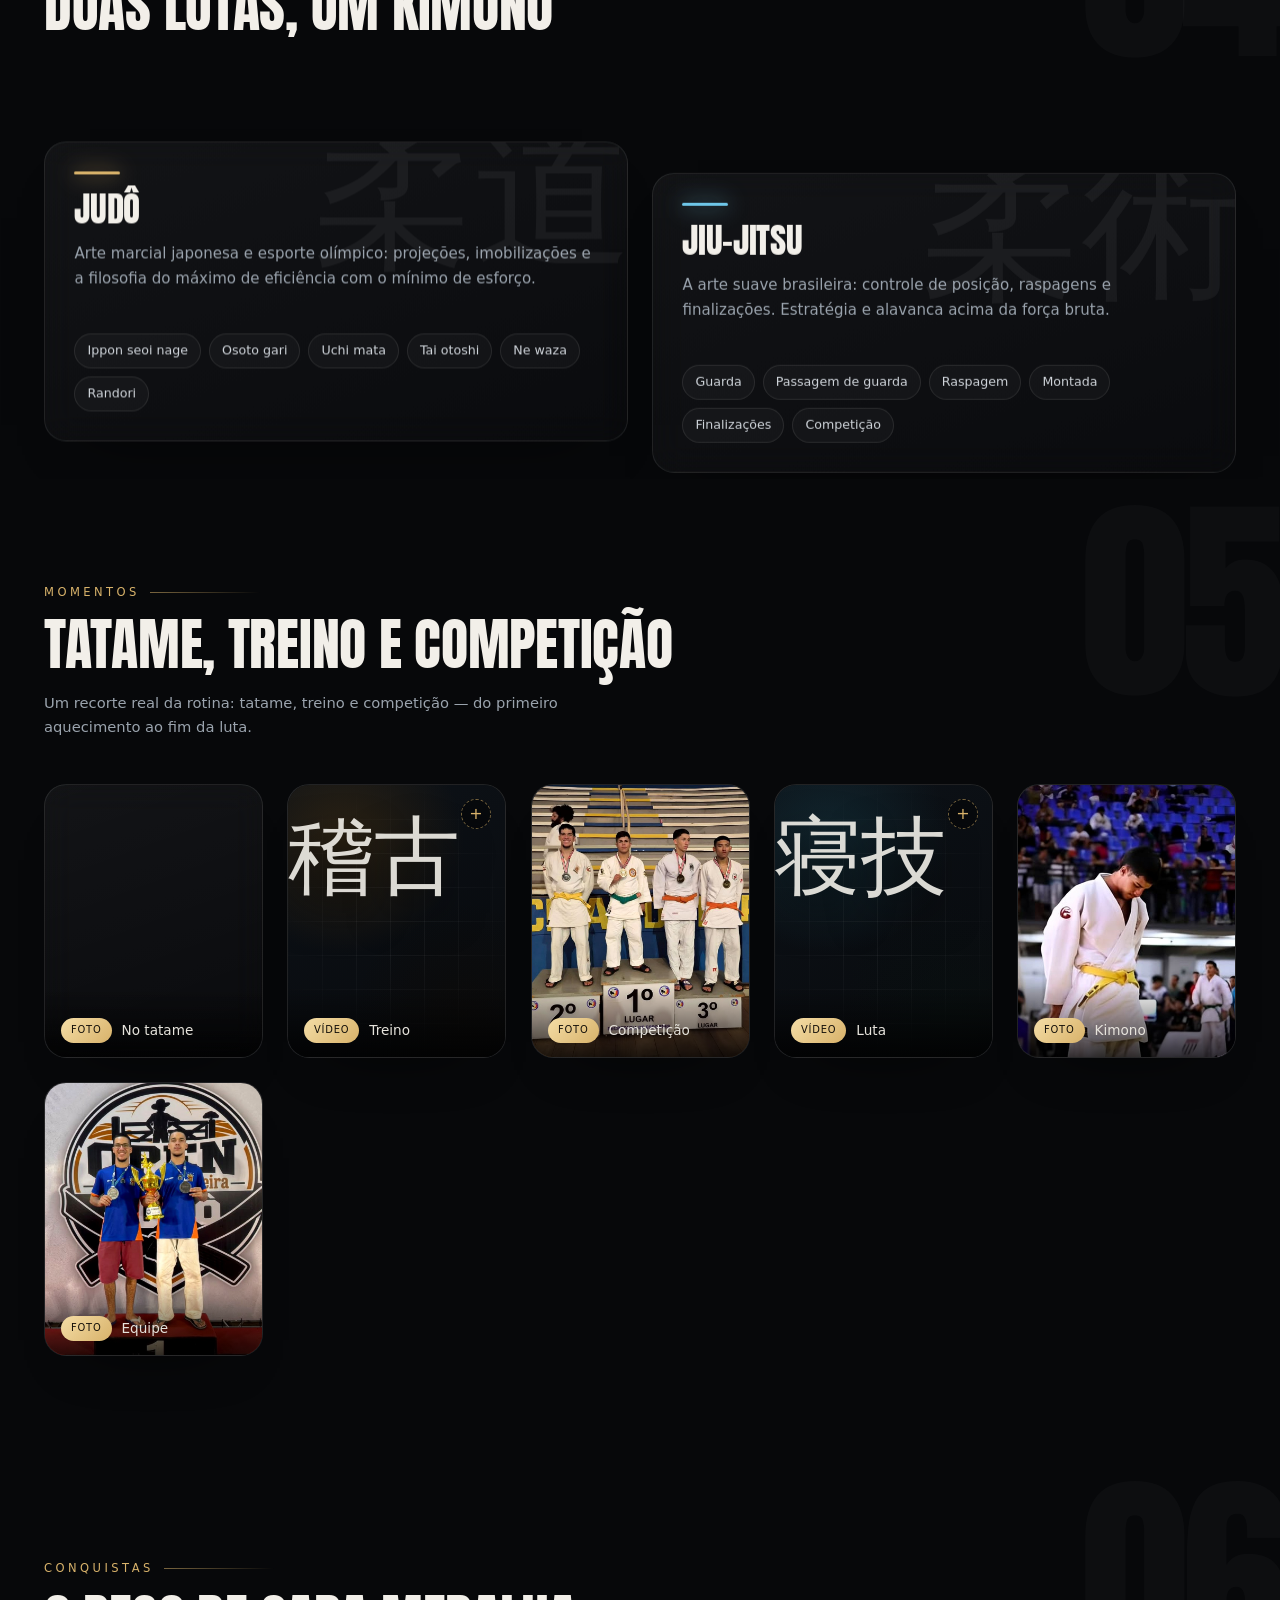
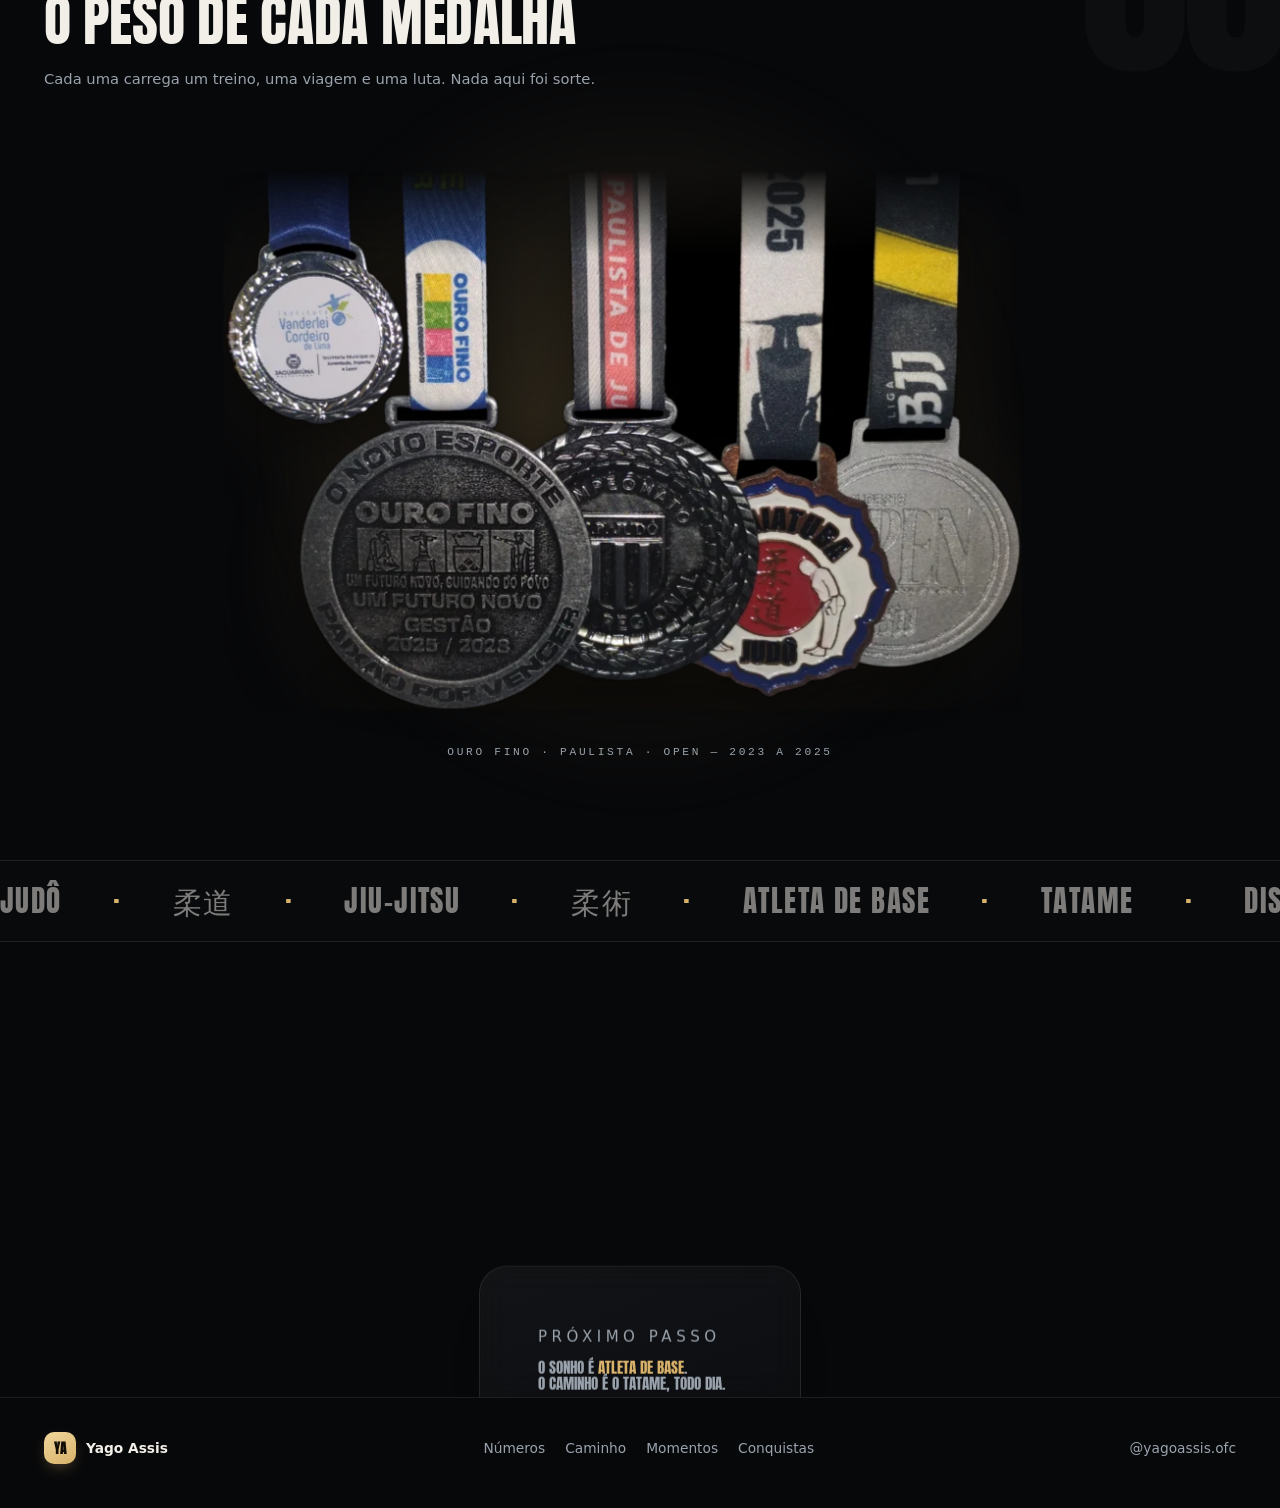
==== commit 0aeecb96: "4o card com a luta e arm-lock; secao de medalhas em 3D" ====
--- a/index.html
+++ b/index.html
@@ -39,6 +39,21 @@
     .hero-card:after{content:"";position:absolute;inset:0;z-index:1;pointer-events:none;background:linear-gradient(180deg,rgba(3,4,6,0) 48%,rgba(3,4,6,.78) 100%)}
     .hero-card-foot{z-index:3}
     @media (max-width:640px){.hero-photo{object-position:50% 8%}}
+
+    /* ── medalhas 3D ── */
+    .medals{overflow:visible}
+    .medals-stage{position:relative;display:grid;place-items:center;perspective:1200px;perspective-origin:50% 45%;padding:clamp(14px,3vw,40px) 0 clamp(6px,2vw,18px)}
+    .medals-glow{position:absolute;width:min(72%,780px);aspect-ratio:1;border-radius:50%;background:radial-gradient(circle,rgba(216,178,106,.20),rgba(216,178,106,.05) 46%,transparent 68%);filter:blur(24px);pointer-events:none}
+    .medals-float{position:relative;transform-style:preserve-3d;animation:medalFloat 9s ease-in-out infinite;will-change:transform;max-width:100%}
+    @keyframes medalFloat{0%,100%{transform:translateY(0) rotateZ(0)}50%{transform:translateY(-12px) rotateZ(-.6deg)}}
+    .medals-img{position:relative;z-index:2;display:block;width:min(100%,780px);height:auto;-webkit-mask-image:linear-gradient(180deg,transparent 0,#000 16%);mask-image:linear-gradient(180deg,transparent 0,#000 16%);-webkit-mask-size:100% 100%;mask-size:100% 100%;-webkit-mask-repeat:no-repeat;mask-repeat:no-repeat;filter:drop-shadow(0 20px 30px rgba(0,0,0,.6)) drop-shadow(0 0 40px rgba(216,178,106,.10));transform:rotateX(calc(var(--rx,0) * 1deg)) rotateY(calc(var(--ry,0) * 1deg)) translateZ(28px);transform-style:preserve-3d;transition:transform .16s linear;will-change:transform}
+    .medals-shadow{position:absolute;left:10%;right:10%;bottom:1%;height:11%;background:radial-gradient(ellipse,rgba(0,0,0,.85),transparent 70%);filter:blur(18px);z-index:0;transform:translateY(16px)}
+    .medals-cap{margin:clamp(12px,2vw,22px) 0 0;font-family:ui-monospace,SFMono-Regular,Menlo,monospace;font-size:.7rem;letter-spacing:.24em;text-transform:uppercase;color:var(--muted);text-align:center}
+    @media(max-width:640px){
+      .medals-stage{padding-top:6px}
+      .medals-img{transform:none}
+      .medals-cap{font-size:.62rem;letter-spacing:.16em}
+    }
   </style>
 </head>
   <body>
@@ -59,6 +74,7 @@
           <a href="#caminho">Caminho</a>
           <a href="#modalidades">Modalidades</a>
           <a href="#galeria">Momentos</a>
+          <a href="#medalhas">Conquistas</a>
         </nav>
 
         <a class="ig-btn" data-athlete="instagram" href="#" target="_blank" rel="noopener">
@@ -180,14 +196,24 @@
         </div>
       </section>
 
-      <!-- ─────────────────────── CONQUISTAS ──────────────────── -->
-      <section class="section" id="conquistas" data-mark="06" hidden>
-        <div class="wrap">
-          <header class="section-head">
-            <p class="eyebrow reveal">Resultados</p>
-            <h2 class="h2 reveal" style="--i: 1">Conquistas</h2>
-          </header>
-          <div class="grid grid-3" id="conquistas-grid"></div>
+      <!-- ─────────────────────── MEDALHAS ────────────────────── -->
+      <section class="section medals" id="medalhas" data-mark="06">
+        <div class="wrap">
+          <header class="section-head">
+            <p class="eyebrow reveal">Conquistas</p>
+            <h2 class="h2 reveal" style="--i: 1">O peso de cada medalha</h2>
+            <p class="section-note reveal" style="--i: 2">
+              Cada uma carrega um treino, uma viagem e uma luta. Nada aqui foi sorte.
+            </p>
+          </header>
+          <div class="medals-stage" id="medalsStage">
+            <div class="medals-glow" aria-hidden="true"></div>
+            <div class="medals-float">
+              <div class="medals-shadow" aria-hidden="true"></div>
+              <img class="medals-img" src="/media/medalhas.webp" alt="Medalhas de judô de Yago Assis — Ouro Fino, Paulista e Open" width="814" height="551" loading="lazy">
+            </div>
+          </div>
+          <p class="medals-cap reveal">Ouro Fino · Paulista · Open — 2023 a 2025</p>
         </div>
       </section>
 
@@ -219,6 +245,7 @@
           <a href="#numeros">Números</a>
           <a href="#caminho">Caminho</a>
           <a href="#galeria">Momentos</a>
+          <a href="#medalhas">Conquistas</a>
         </nav>
         <a class="foot-ig" data-athlete="instagram" href="#" target="_blank" rel="noopener">
           <span data-athlete="handle">@yagoassis.ofc</span>
@@ -226,5 +253,34 @@
       </div>
     </footer>
 
-  </body>
+    <script>
+    (() => {
+      const stage = document.getElementById('medalsStage');
+      const img = stage && stage.querySelector('.medals-img');
+      if (!stage || !img) return;
+      const reduce = matchMedia('(prefers-reduced-motion: reduce)').matches;
+      const fine = matchMedia('(pointer:fine)').matches;
+      if (reduce || !fine) return;
+      let raf = 0, tx = 0, ty = 0, cx = 0, cy = 0;
+      const step = () => {
+        raf = 0;
+        cx += (tx - cx) * 0.12;
+        cy += (ty - cy) * 0.12;
+        img.style.setProperty('--ry', (cx * 9).toFixed(2));
+        img.style.setProperty('--rx', (-cy * 7).toFixed(2));
+        if (Math.abs(tx - cx) > 0.002 || Math.abs(ty - cy) > 0.002) raf = requestAnimationFrame(step);
+      };
+      stage.addEventListener('pointermove', e => {
+        const r = stage.getBoundingClientRect();
+        tx = ((e.clientX - r.left) / r.width - 0.5) * 2;
+        ty = ((e.clientY - r.top) / r.height - 0.5) * 2;
+        if (!raf) raf = requestAnimationFrame(step);
+      });
+      stage.addEventListener('pointerleave', () => {
+        tx = 0; ty = 0;
+        if (!raf) raf = requestAnimationFrame(step);
+      });
+    })();
+  </script>
+</body>
 </html>
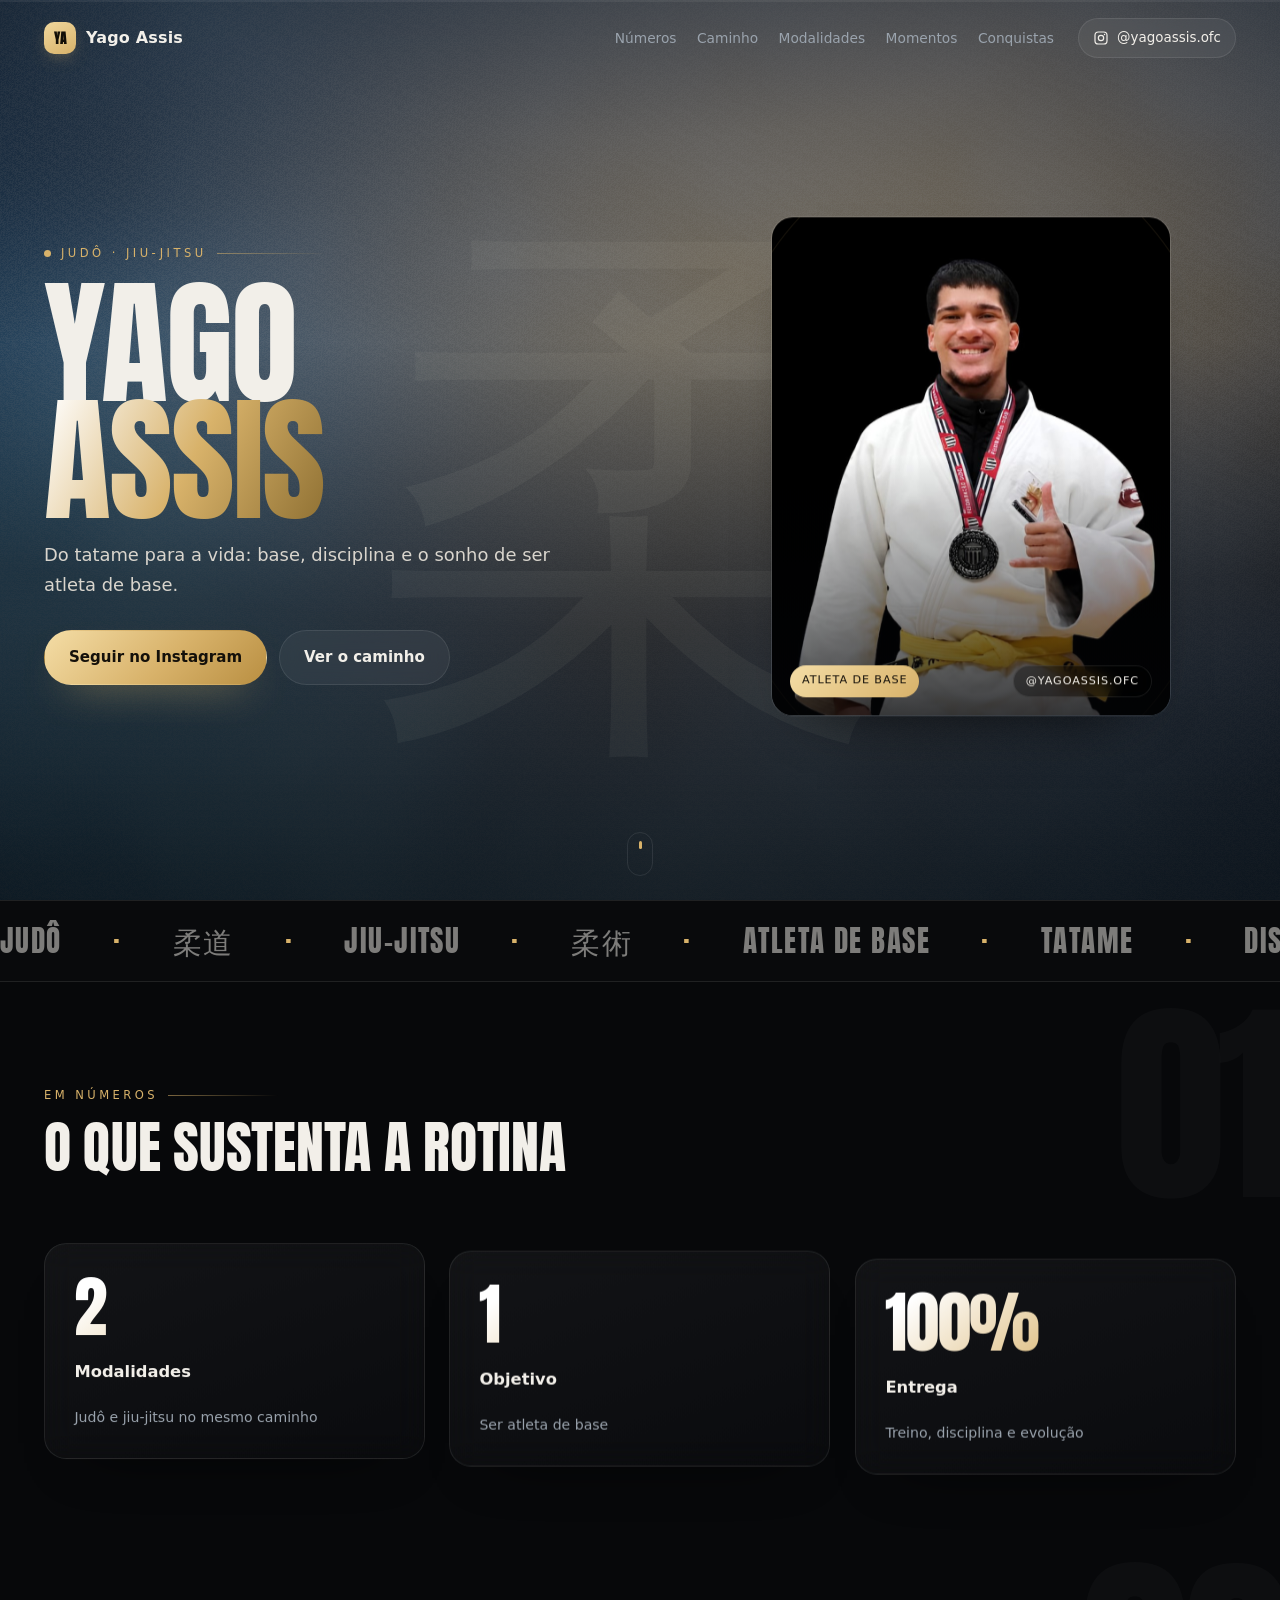
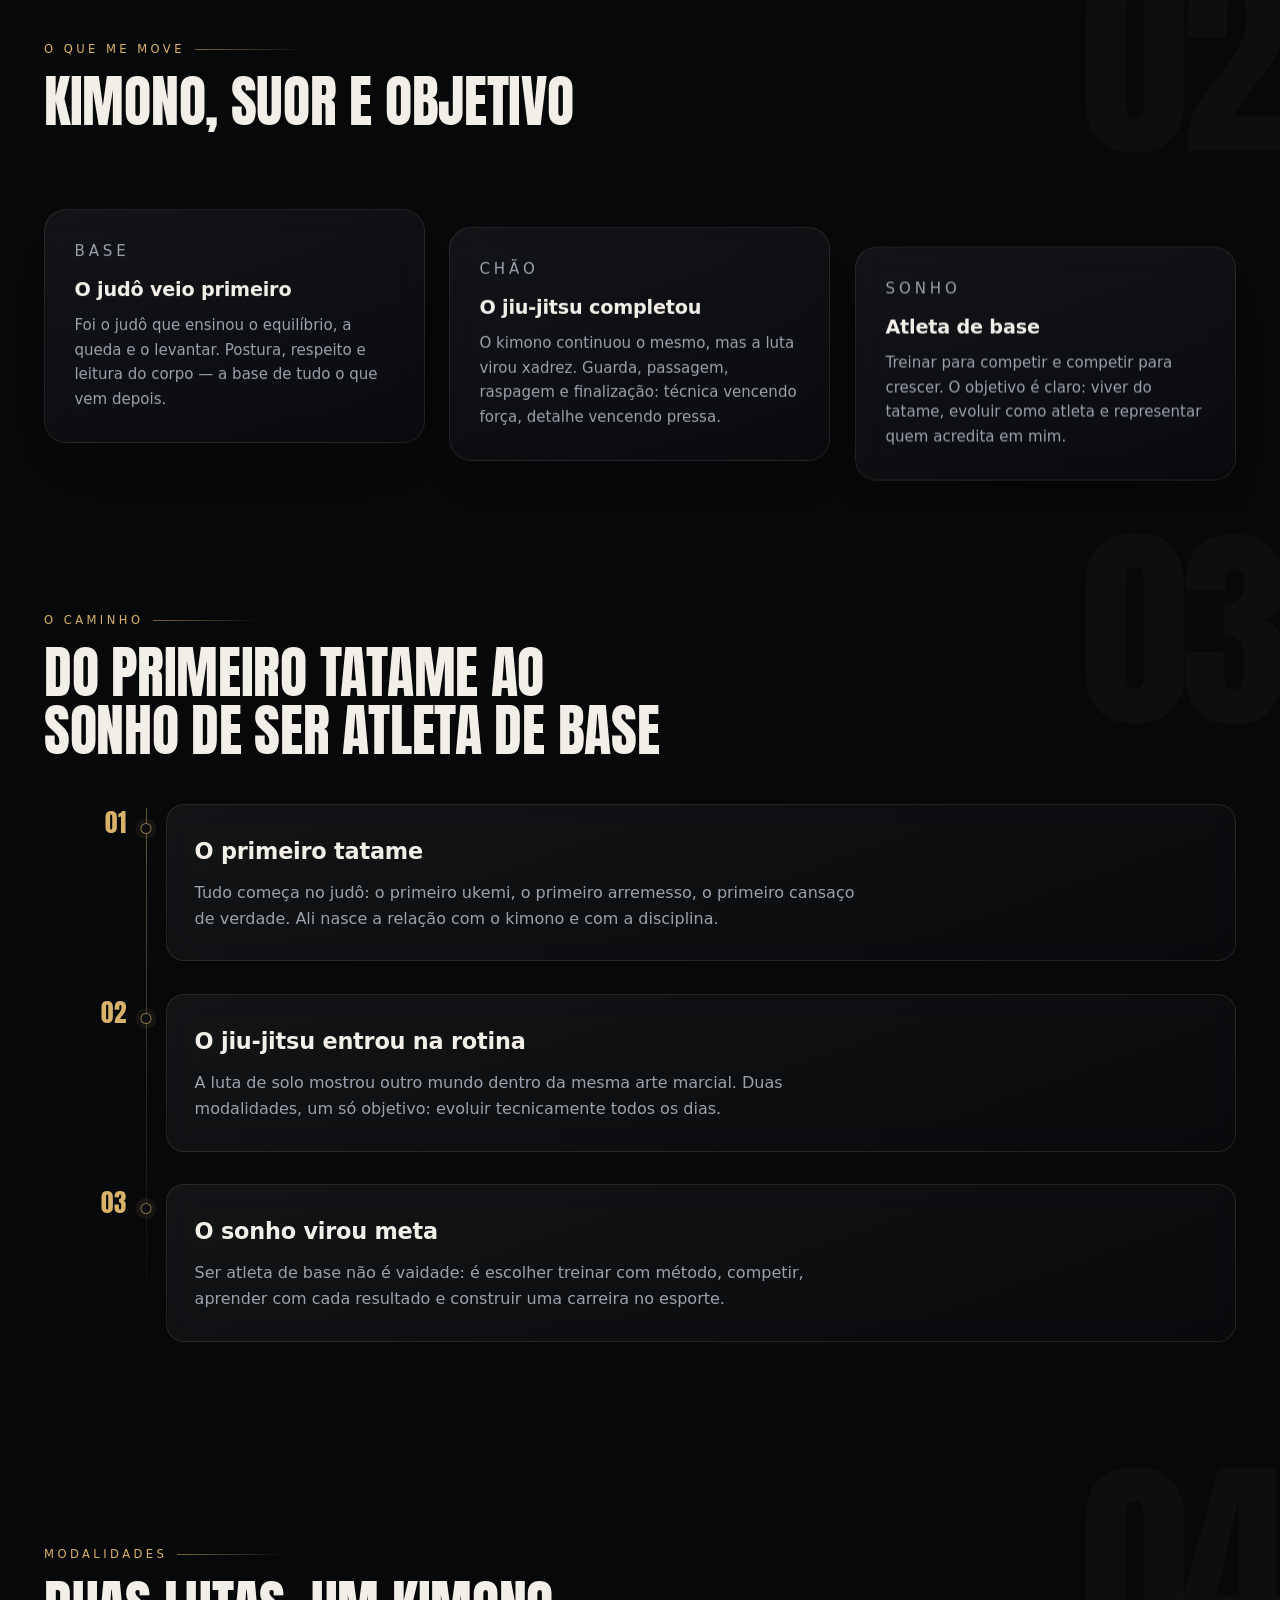
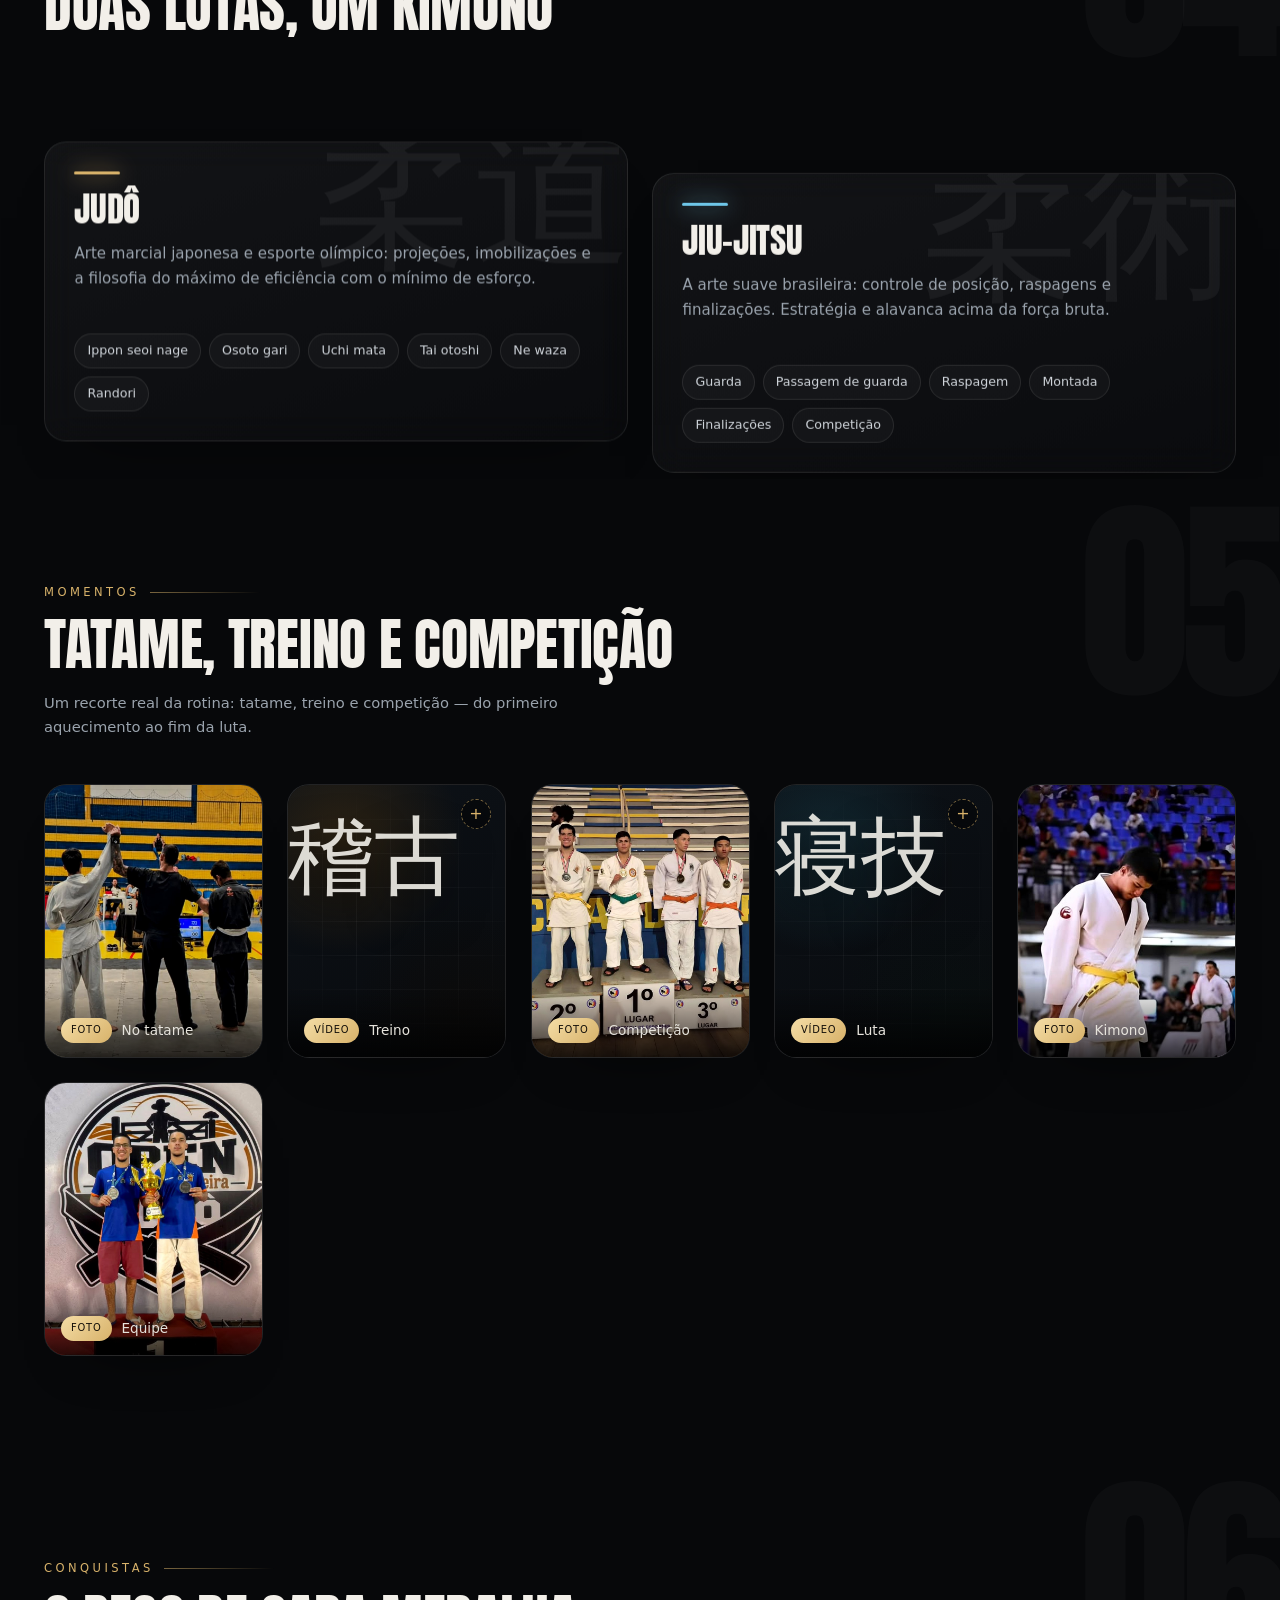
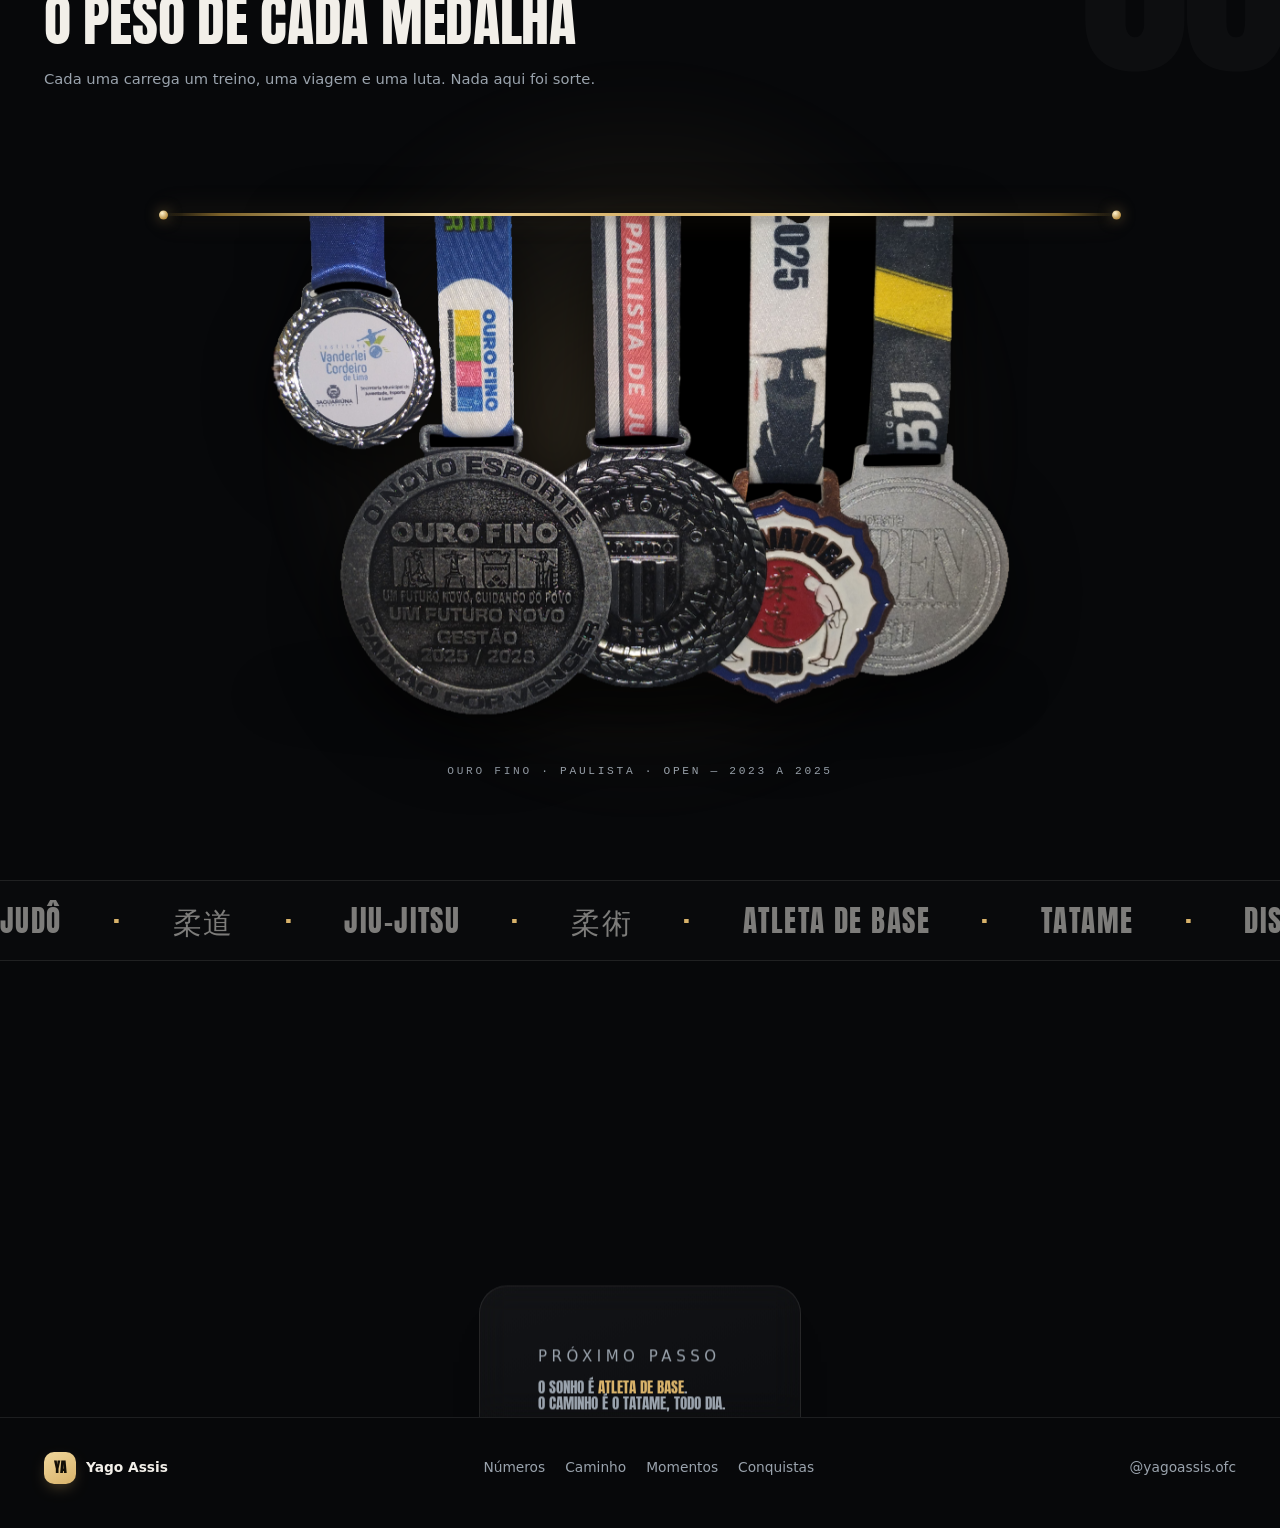
==== commit d189a309: "Medalhas com recorte limpo, penduradas e balanco 3D" ====
--- a/index.html
+++ b/index.html
@@ -40,17 +40,25 @@
     .hero-card-foot{z-index:3}
     @media (max-width:640px){.hero-photo{object-position:50% 8%}}
 
-    /* ── medalhas 3D ── */
+    /* ── medalhas penduradas ── */
     .medals{overflow:visible}
-    .medals-stage{position:relative;display:grid;place-items:center;perspective:1200px;perspective-origin:50% 45%;padding:clamp(14px,3vw,40px) 0 clamp(6px,2vw,18px)}
-    .medals-glow{position:absolute;width:min(72%,780px);aspect-ratio:1;border-radius:50%;background:radial-gradient(circle,rgba(216,178,106,.20),rgba(216,178,106,.05) 46%,transparent 68%);filter:blur(24px);pointer-events:none}
-    .medals-float{position:relative;transform-style:preserve-3d;animation:medalFloat 9s ease-in-out infinite;will-change:transform;max-width:100%}
-    @keyframes medalFloat{0%,100%{transform:translateY(0) rotateZ(0)}50%{transform:translateY(-12px) rotateZ(-.6deg)}}
-    .medals-img{position:relative;z-index:2;display:block;width:min(100%,780px);height:auto;-webkit-mask-image:linear-gradient(180deg,transparent 0,#000 16%);mask-image:linear-gradient(180deg,transparent 0,#000 16%);-webkit-mask-size:100% 100%;mask-size:100% 100%;-webkit-mask-repeat:no-repeat;mask-repeat:no-repeat;filter:drop-shadow(0 20px 30px rgba(0,0,0,.6)) drop-shadow(0 0 40px rgba(216,178,106,.10));transform:rotateX(calc(var(--rx,0) * 1deg)) rotateY(calc(var(--ry,0) * 1deg)) translateZ(28px);transform-style:preserve-3d;transition:transform .16s linear;will-change:transform}
-    .medals-shadow{position:absolute;left:10%;right:10%;bottom:1%;height:11%;background:radial-gradient(ellipse,rgba(0,0,0,.85),transparent 70%);filter:blur(18px);z-index:0;transform:translateY(16px)}
+    .medals-stage{position:relative;display:grid;place-items:center;perspective:1400px;perspective-origin:50% 25%;padding:clamp(38px,6vw,78px) 0 clamp(10px,2vw,26px)}
+    .medals-glow{position:absolute;width:min(72%,760px);aspect-ratio:1;border-radius:50%;background:radial-gradient(circle,rgba(216,178,106,.20),rgba(216,178,106,.05) 46%,transparent 68%);filter:blur(26px);pointer-events:none}
+    .medals-bar{position:absolute;z-index:3;left:10%;right:10%;top:clamp(38px,6vw,78px);height:3px;border-radius:3px;background:linear-gradient(90deg,transparent,#7c6129 6%,#f0d79c 28%,#d8b26a 50%,#f0d79c 72%,#7c6129 94%,transparent);box-shadow:0 0 26px rgba(216,178,106,.35),0 3px 12px rgba(0,0,0,.65)}
+    .medals-bar:before,.medals-bar:after{content:'';position:absolute;top:50%;width:9px;height:9px;border-radius:50%;transform:translateY(-50%);background:radial-gradient(circle at 35% 30%,#fff3cf,#b98f42 70%);box-shadow:0 0 14px rgba(216,178,106,.55)}
+    .medals-bar:before{left:-4px}
+    .medals-bar:after{right:-4px}
+    .medals-hanger{position:relative;z-index:2;width:min(100%,740px);transform-origin:50% -8%;animation:medalSwing 7.5s cubic-bezier(.45,.05,.55,.95) infinite;will-change:transform;transform-style:preserve-3d}
+    @keyframes medalSwing{0%,100%{transform:rotate(-1.5deg)}25%{transform:rotate(.15deg) translateY(2px)}50%{transform:rotate(1.5deg)}75%{transform:rotate(-.15deg) translateY(2px)}}
+    .medals-hanger.jolt{animation:medalJolt 1.7s cubic-bezier(.2,.8,.3,1) 1}
+    @keyframes medalJolt{0%{transform:rotate(-6deg)}18%{transform:rotate(5deg)}38%{transform:rotate(-3.4deg)}58%{transform:rotate(2deg)}78%{transform:rotate(-1deg)}100%{transform:rotate(0)}}
+    .medals-img{display:block;width:100%;height:auto;filter:drop-shadow(0 26px 32px rgba(0,0,0,.62));transform:rotateX(calc(var(--rx,0) * 1deg)) rotateY(calc(var(--ry,0) * 1deg));transform-style:preserve-3d;transition:transform .18s linear;will-change:transform;cursor:pointer}
+    .medals-shadow{position:absolute;z-index:1;left:16%;right:16%;bottom:3%;height:9%;background:radial-gradient(ellipse,rgba(0,0,0,.8),transparent 70%);filter:blur(22px);animation:shadowSwing 7.5s ease-in-out infinite}
+    @keyframes shadowSwing{0%,100%{transform:translateX(-10px) scaleX(1)}50%{transform:translateX(10px) scaleX(1.04)}}
     .medals-cap{margin:clamp(12px,2vw,22px) 0 0;font-family:ui-monospace,SFMono-Regular,Menlo,monospace;font-size:.7rem;letter-spacing:.24em;text-transform:uppercase;color:var(--muted);text-align:center}
     @media(max-width:640px){
-      .medals-stage{padding-top:6px}
+      .medals-stage{padding-top:46px}
+      .medals-bar{top:46px;left:4%;right:4%}
       .medals-img{transform:none}
       .medals-cap{font-size:.62rem;letter-spacing:.16em}
     }
@@ -208,10 +216,11 @@
           </header>
           <div class="medals-stage" id="medalsStage">
             <div class="medals-glow" aria-hidden="true"></div>
-            <div class="medals-float">
-              <div class="medals-shadow" aria-hidden="true"></div>
-              <img class="medals-img" src="/media/medalhas.webp" alt="Medalhas de judô de Yago Assis — Ouro Fino, Paulista e Open" width="814" height="551" loading="lazy">
+            <div class="medals-bar" aria-hidden="true"></div>
+            <div class="medals-hanger" id="medalsHanger">
+              <img class="medals-img" src="/media/medalhas.webp" alt="Medalhas de judô de Yago Assis — Ouro Fino, Paulista e Open" width="810" height="549" loading="lazy">
             </div>
+            <div class="medals-shadow" aria-hidden="true"></div>
           </div>
           <p class="medals-cap reveal">Ouro Fino · Paulista · Open — 2023 a 2025</p>
         </div>
@@ -280,6 +289,17 @@
         tx = 0; ty = 0;
         if (!raf) raf = requestAnimationFrame(step);
       });
+      const hanger = document.getElementById('medalsHanger');
+      if (hanger) {
+        stage.addEventListener('click', () => {
+          hanger.classList.remove('jolt');
+          void hanger.offsetWidth;
+          hanger.classList.add('jolt');
+        });
+        hanger.addEventListener('animationend', e => {
+          if (e.animationName === 'medalJolt') hanger.classList.remove('jolt');
+        });
+      }
     })();
   </script>
 </body>
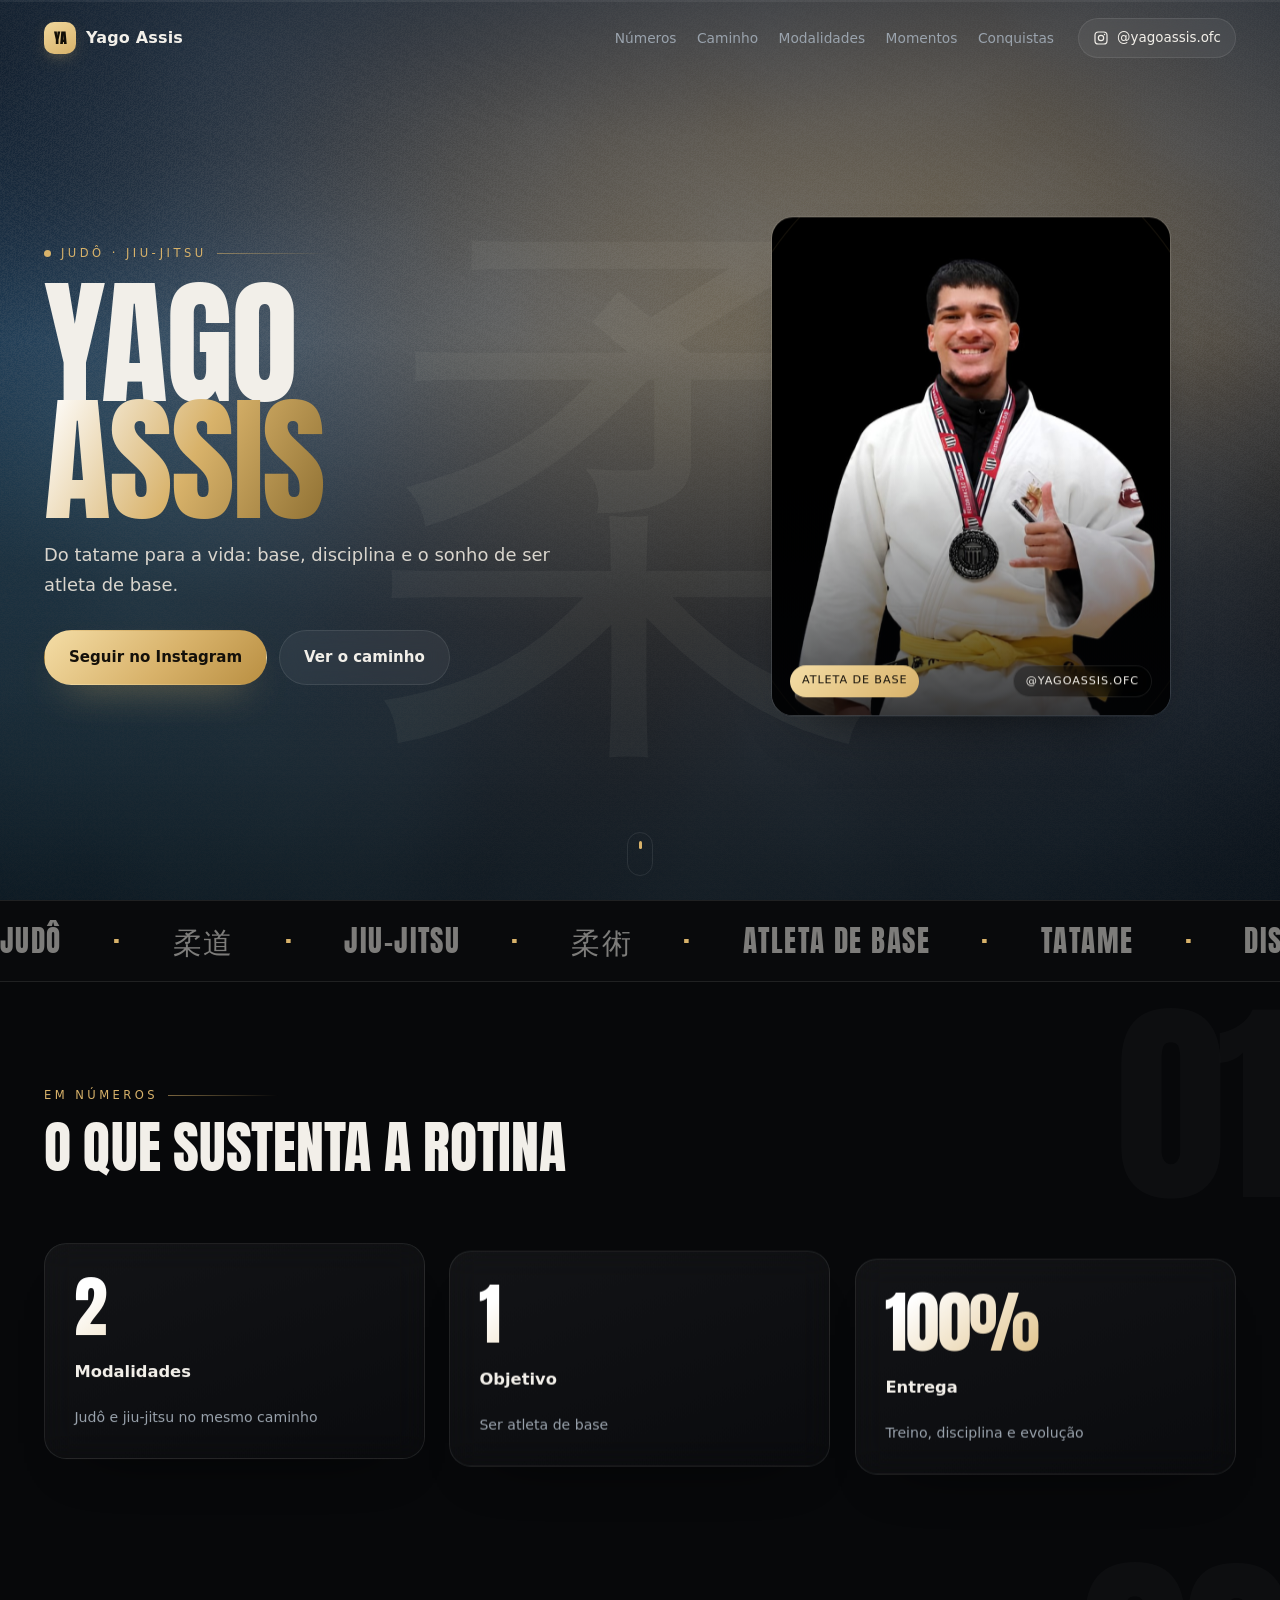
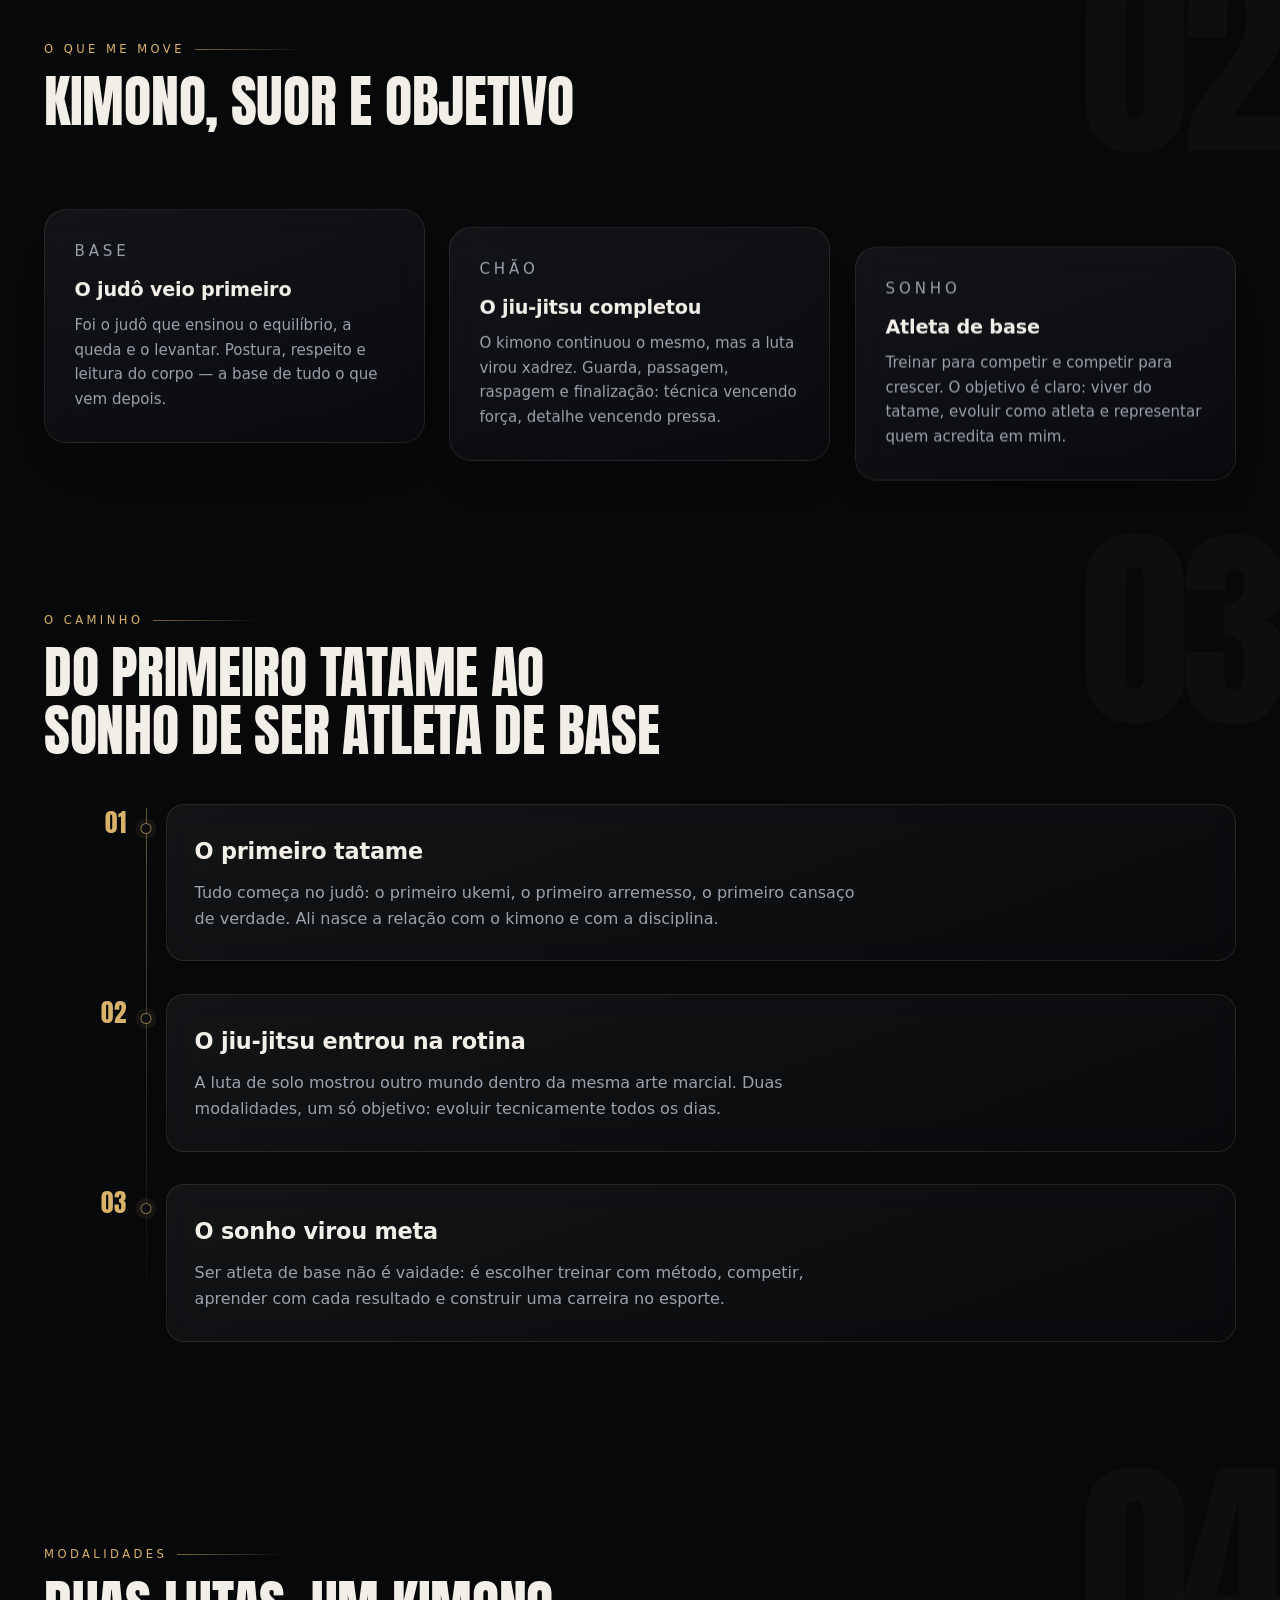
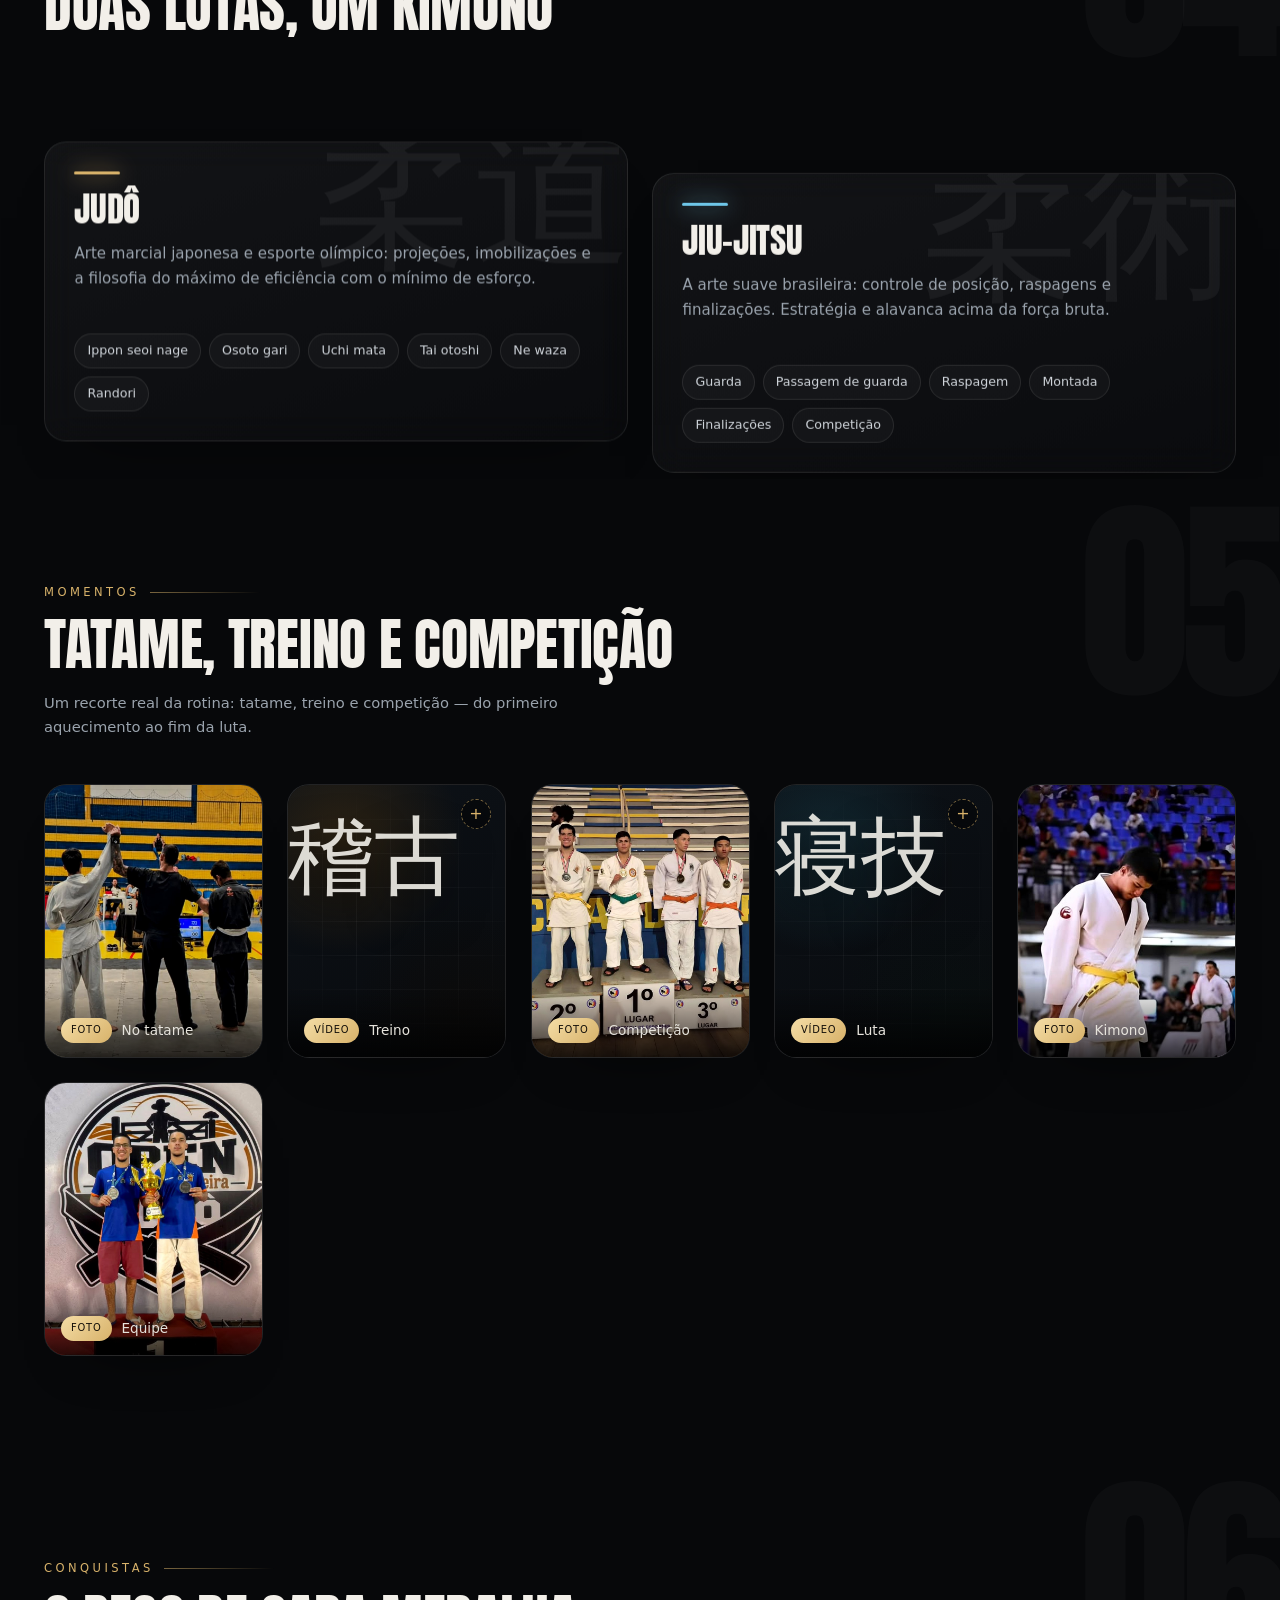
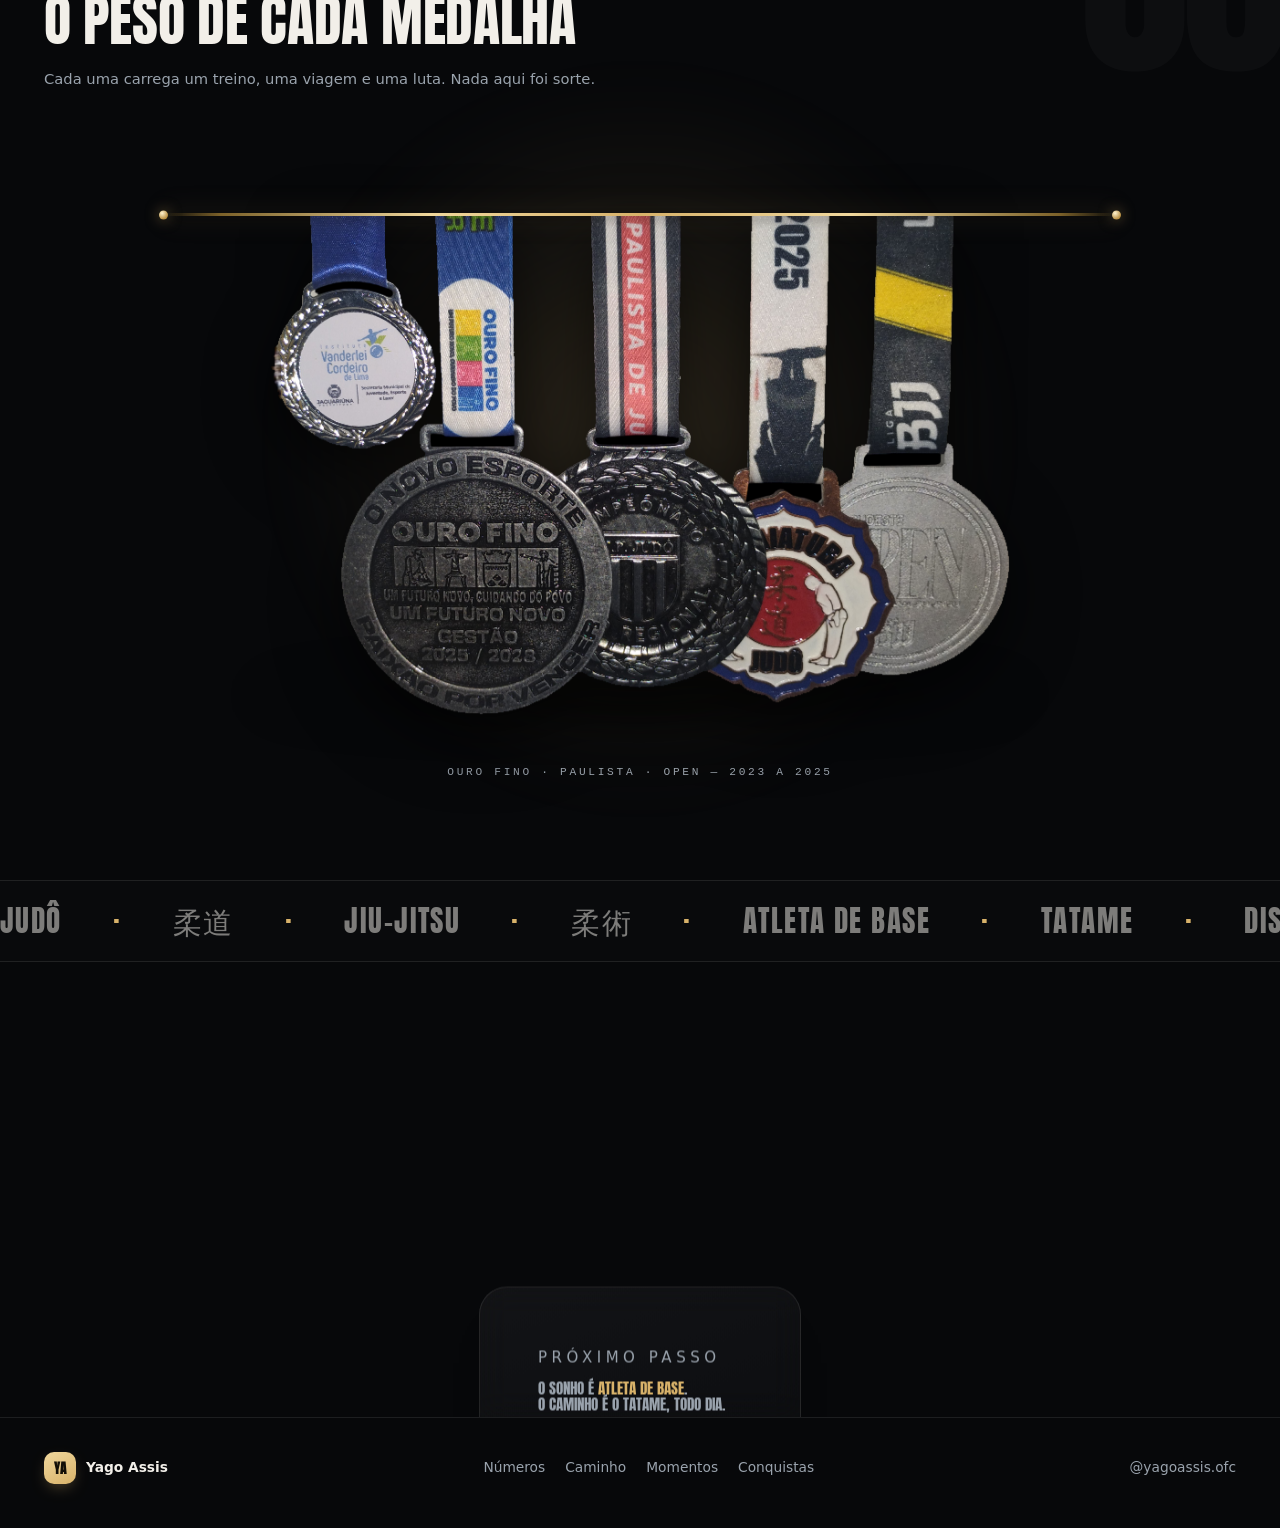
==== commit 764aa011: "Corrige recorte das medalhas e enquadramento da foto no celular" ====
--- a/index.html
+++ b/index.html
@@ -38,7 +38,10 @@
     .hero-card .hero-ring{z-index:1;opacity:.5}
     .hero-card:after{content:"";position:absolute;inset:0;z-index:1;pointer-events:none;background:linear-gradient(180deg,rgba(3,4,6,0) 48%,rgba(3,4,6,.78) 100%)}
     .hero-card-foot{z-index:3}
-    @media (max-width:640px){.hero-photo{object-position:50% 8%}}
+    @media (max-width:860px){
+      .hero-card{background:#050506}
+      .hero-photo{object-fit:contain;object-position:50% 50%}
+    }
 
     /* ── medalhas penduradas ── */
     .medals{overflow:visible}
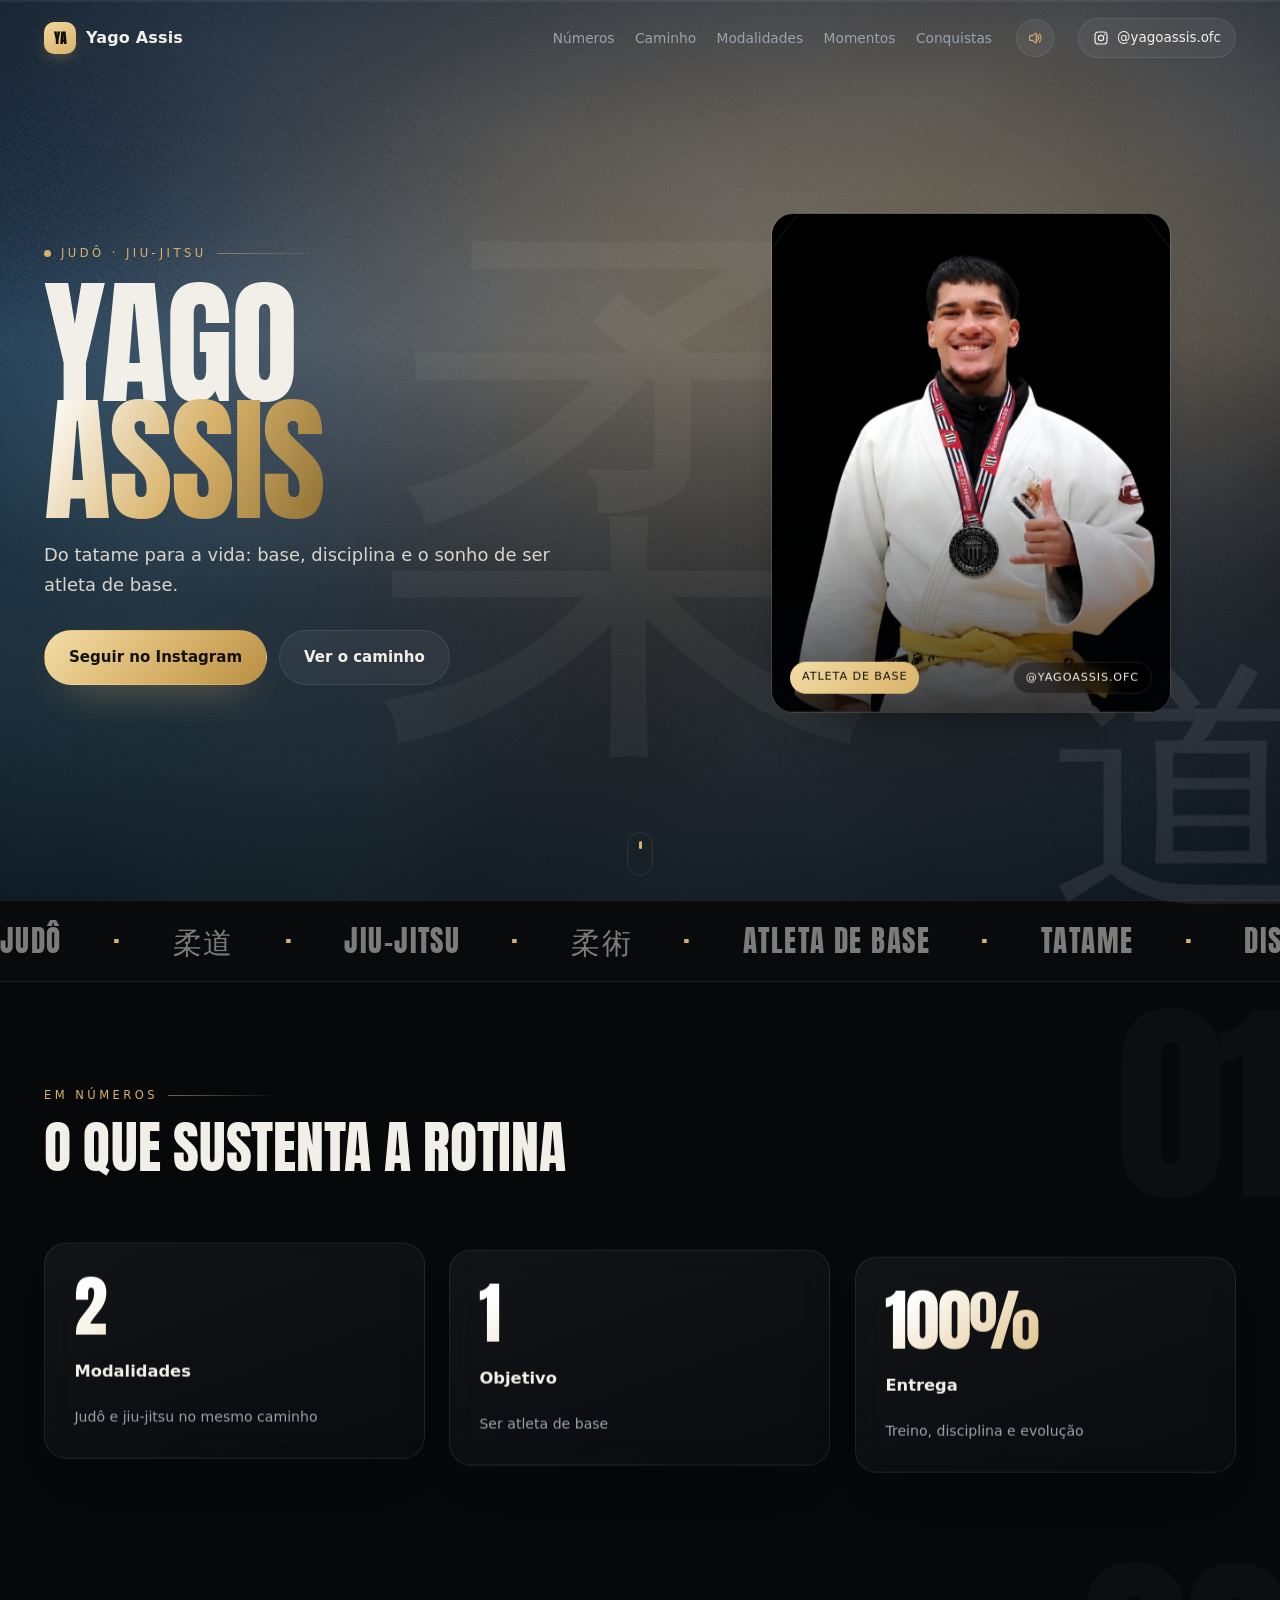
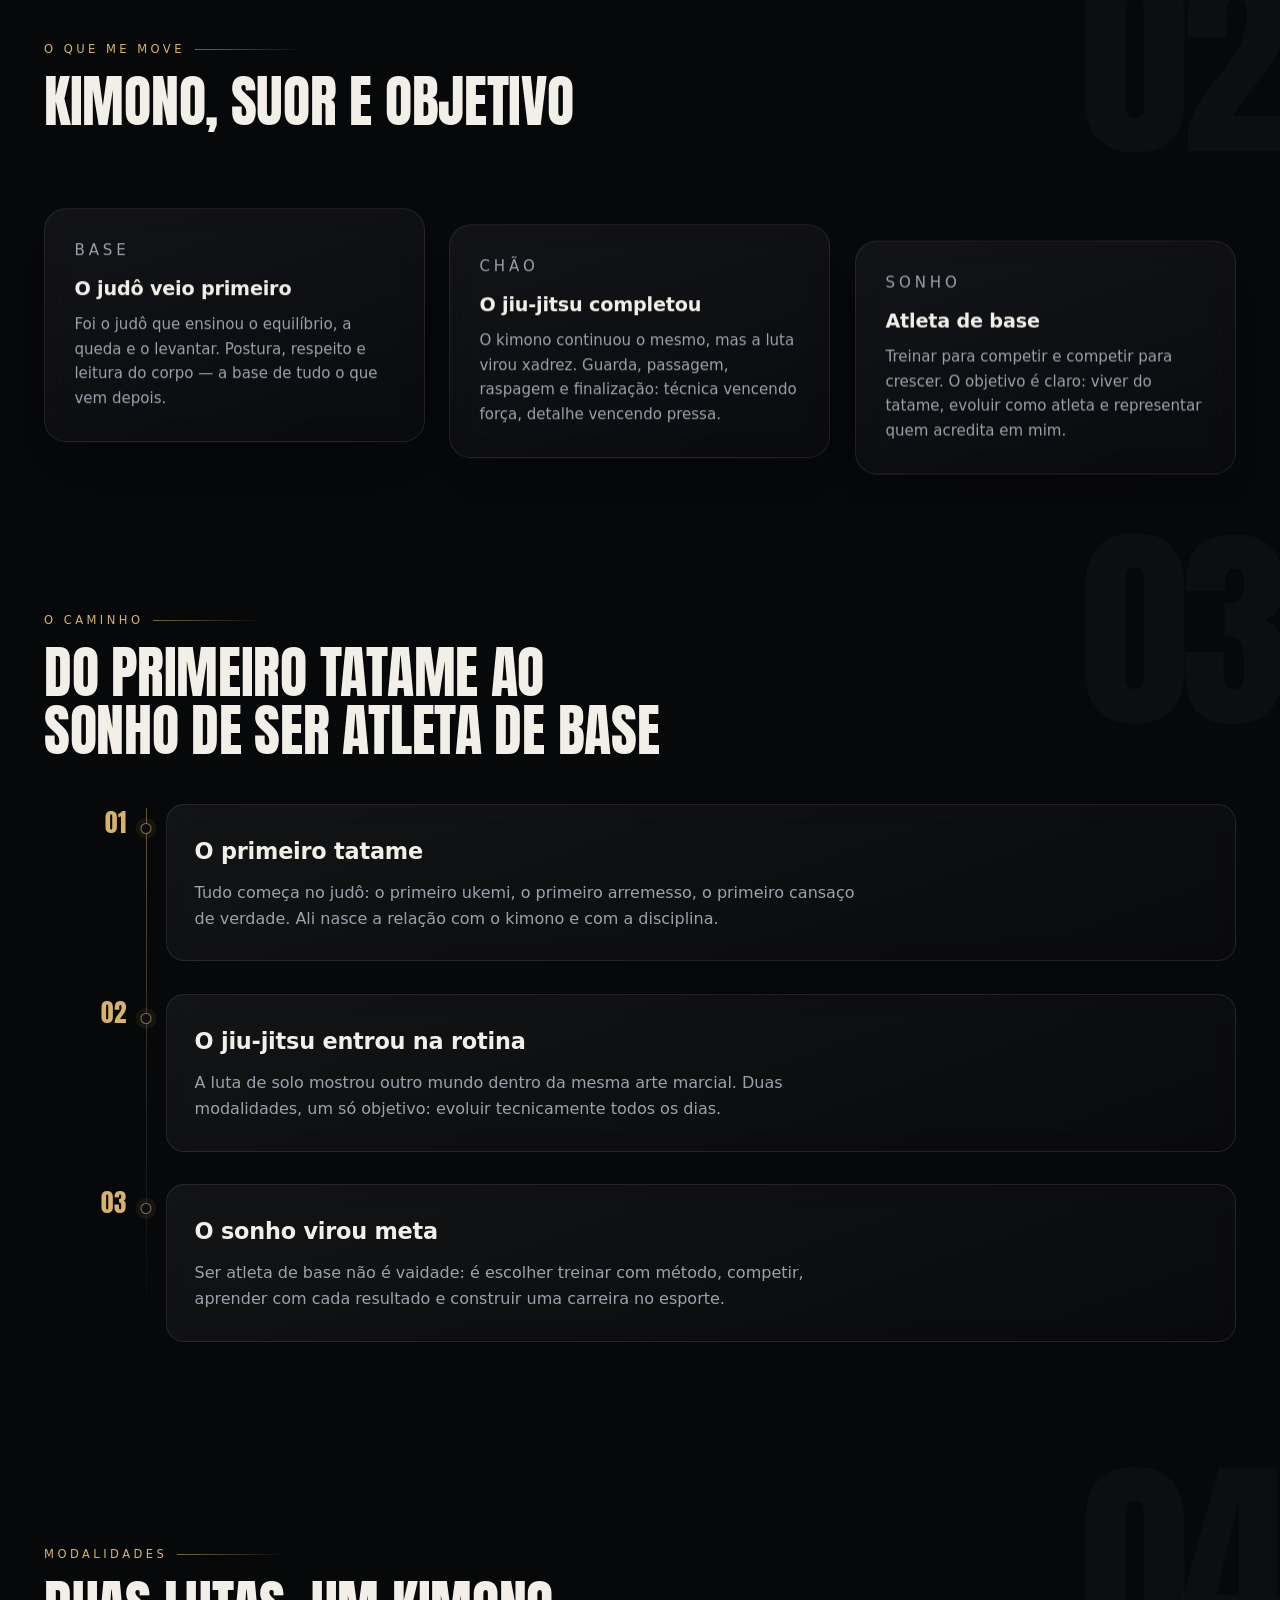
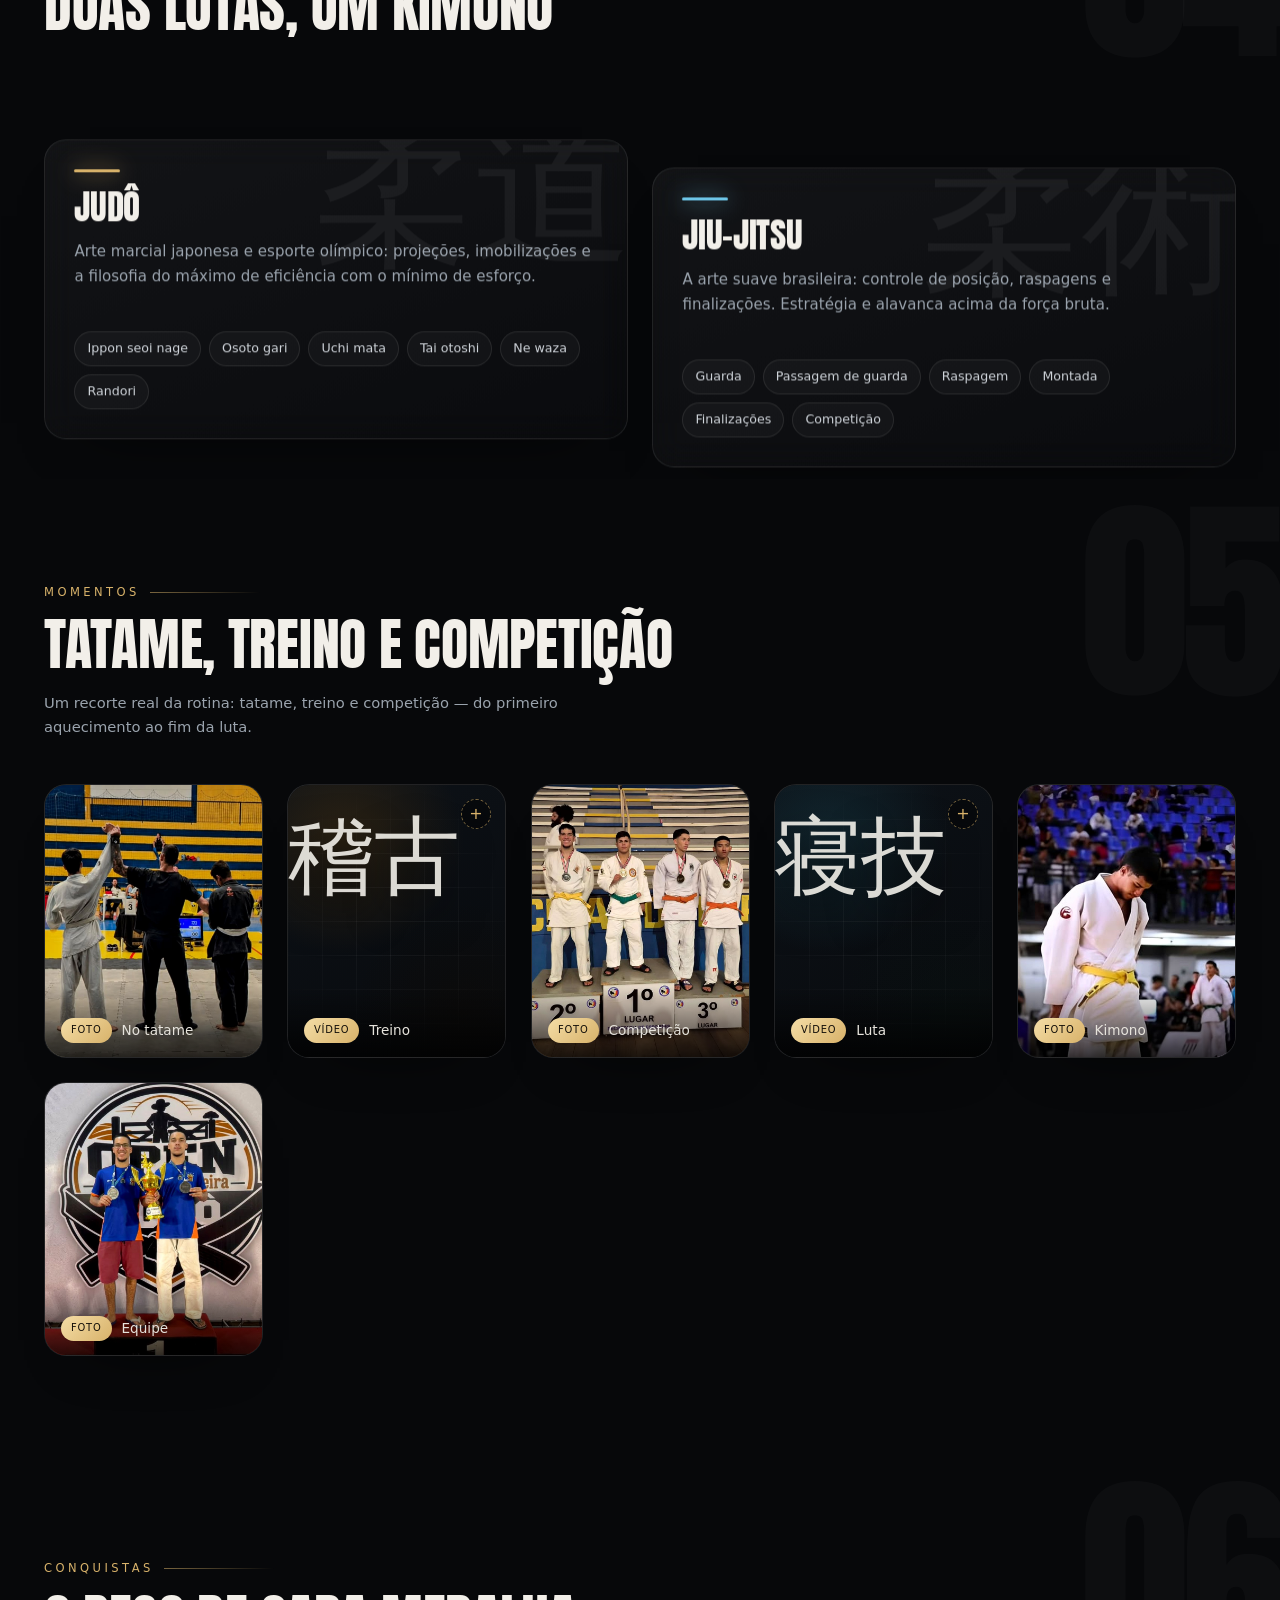
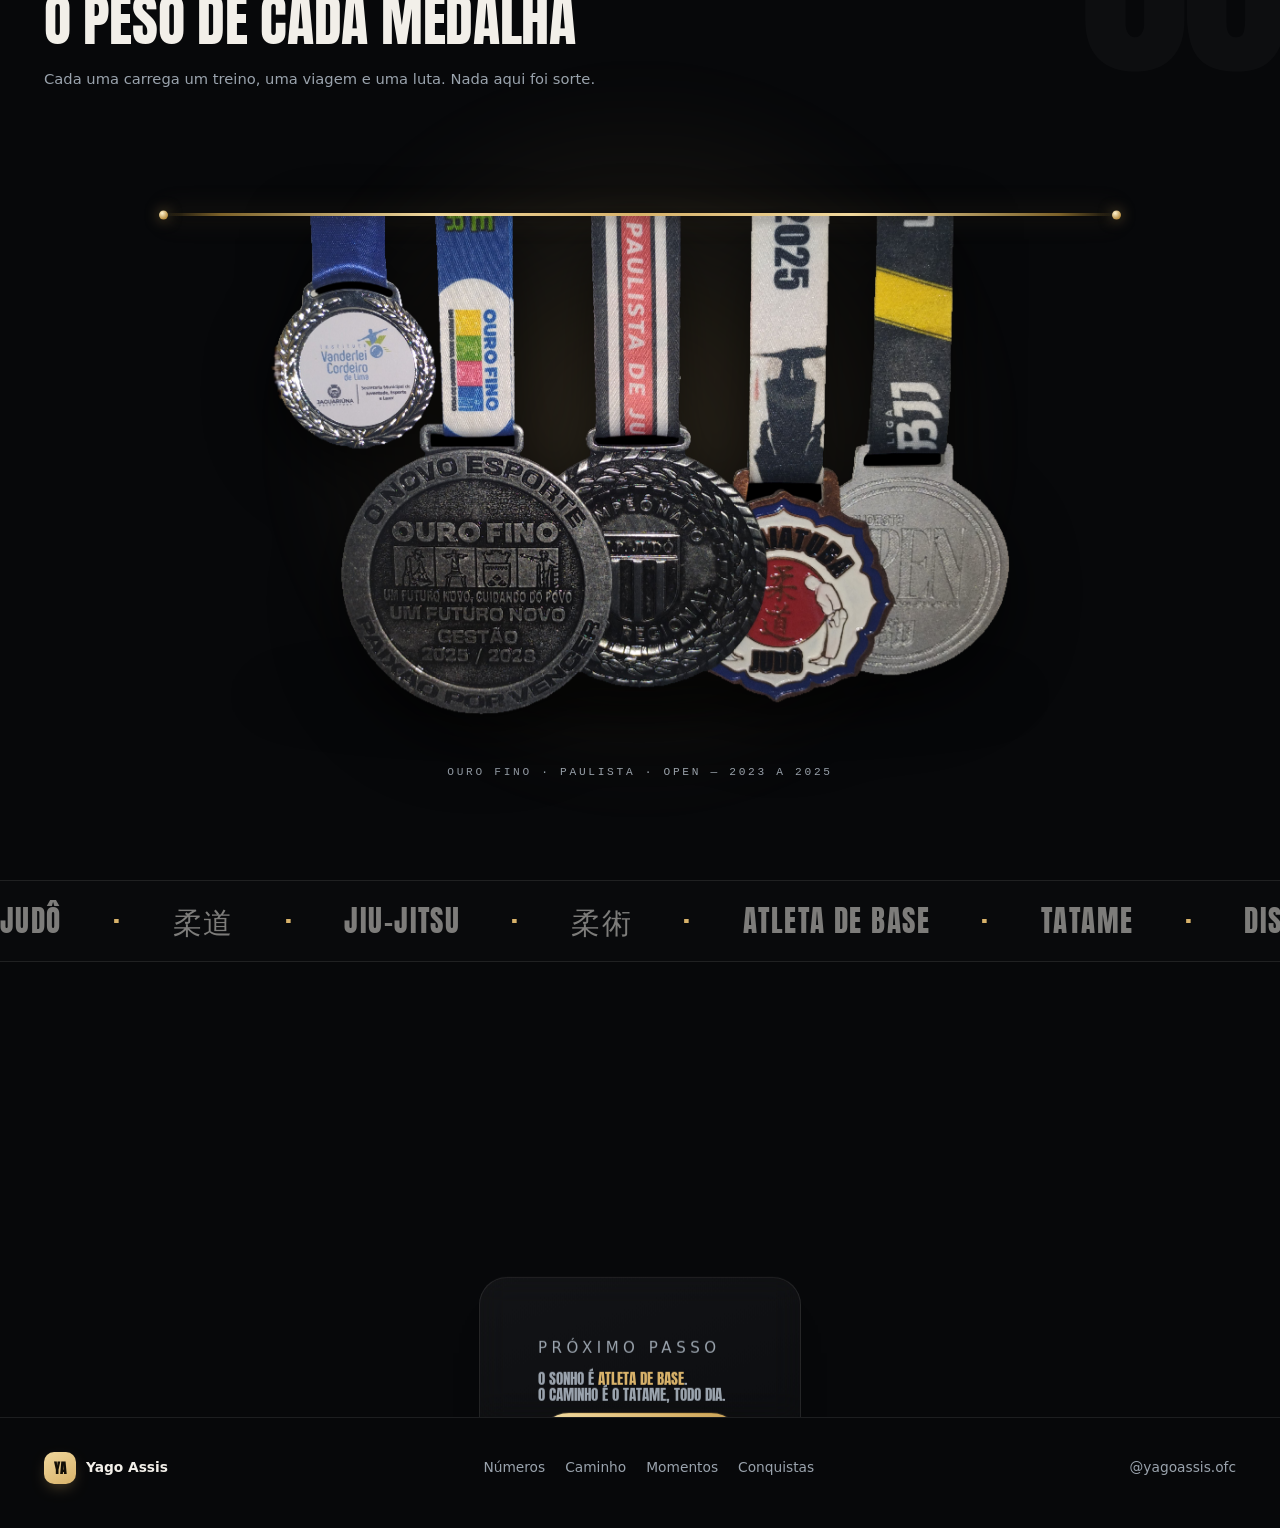
==== commit d6606fe6: "Fundo com kanji 柔道 para 柔術 no scroll e som sintetizado com controle" ====
--- a/index.html
+++ b/index.html
@@ -65,12 +65,30 @@
       .medals-img{transform:none}
       .medals-cap{font-size:.62rem;letter-spacing:.16em}
     }
+
+    /* ── kanji de fundo (柔道 → 柔術) ── */
+    .kanji-bg{position:fixed;top:50%;right:clamp(-8vw,-2vw,10px);z-index:1;transform:translateY(-50%);pointer-events:none;mix-blend-mode:screen}
+    .kanji-bg span{position:absolute;top:50%;left:50%;writing-mode:vertical-rl;font-family:"Yu Mincho","Hiragino Mincho ProN","MS Mincho",serif;font-size:clamp(150px,21vw,330px);line-height:.9;letter-spacing:.04em;color:#f2efe9;opacity:0;filter:blur(.6px);text-shadow:0 0 80px rgba(216,178,106,.10);will-change:opacity,transform}
+    @media(max-width:860px){.kanji-bg{right:-16vw}.kanji-bg span{font-size:46vw}}
+
+    /* ── botão de som ── */
+    .sound-btn{display:inline-grid;place-items:center;width:38px;height:38px;border-radius:50%;border:1px solid var(--line);background:var(--glass);color:var(--muted);cursor:pointer;transition:color .25s ease,border-color .25s ease,background .25s ease,transform .3s ease}
+    .sound-btn:hover{color:var(--gold);border-color:#d8b26a80;background:#d8b26a1a;transform:translateY(-1px)}
+    .sound-btn svg{width:16px;height:16px;fill:none;stroke:currentColor;stroke-width:1.7;stroke-linecap:round;stroke-linejoin:round}
+    .sound-btn .slash{display:none}
+    .sound-btn[aria-pressed="false"] .w1,.sound-btn[aria-pressed="false"] .w2{display:none}
+    .sound-btn[aria-pressed="false"] .slash{display:block;stroke:var(--gold)}
+    .sound-btn[aria-pressed="true"]{color:var(--gold)}
   </style>
 </head>
   <body>
     <canvas id="bg" aria-hidden="true"></canvas>
     <div class="scrim" aria-hidden="true"></div>
     <div class="dust" id="dust" aria-hidden="true"></div>
+    <div class="kanji-bg" id="kanjiBg" aria-hidden="true">
+      <span class="kanji-jud">柔道</span>
+      <span class="kanji-jj">柔術</span>
+    </div>
     <div class="progress" aria-hidden="true"><span id="progress-bar"></span></div>
 
     <header class="top" id="top">
@@ -87,6 +105,15 @@
           <a href="#galeria">Momentos</a>
           <a href="#medalhas">Conquistas</a>
         </nav>
+
+        <button class="sound-btn" id="soundBtn" type="button" aria-pressed="true" aria-label="Desligar o som" title="Som">
+          <svg viewBox="0 0 24 24" aria-hidden="true">
+            <path d="M4 9.5v5a1 1 0 0 0 1 1h3.2l4.3 3.4c.6.5 1.5.1 1.5-.7V5.8c0-.8-.9-1.2-1.5-.7L8.2 8.5H5a1 1 0 0 0-1 1z"></path>
+            <path class="w1" d="M16 8.6a5 5 0 0 1 0 6.8"></path>
+            <path class="w2" d="M18.6 6a9 9 0 0 1 0 12"></path>
+            <path class="slash" d="M3.5 3.5l17 17"></path>
+          </svg>
+        </button>
 
         <a class="ig-btn" data-athlete="instagram" href="#" target="_blank" rel="noopener">
           <svg viewBox="0 0 24 24" width="16" height="16" fill="none" stroke="currentColor" stroke-width="1.8" aria-hidden="true">
@@ -305,5 +332,186 @@
       }
     })();
   </script>
+  <script>
+(() => {
+  /* ───────── kanji 柔道 → 柔術 conforme a rolagem ───────── */
+  const kJud = document.querySelector('.kanji-jud');
+  const kJj = document.querySelector('.kanji-jj');
+  const modal = document.querySelector('#modalidades');
+  const reduce = matchMedia('(prefers-reduced-motion: reduce)').matches;
+  let morph = 0;
+
+  function kanjiTick() {
+    if (!kJud || !kJj || !modal) return;
+    const r = modal.getBoundingClientRect();
+    const vh = innerHeight || 1;
+    let t = (vh * 0.82 - r.top) / (vh * 0.95);
+    t = Math.max(0, Math.min(1, t));
+    const e = t * t * (3 - 2 * t);
+    morph = e;
+    kJud.style.opacity = (0.085 * (1 - e)).toFixed(4);
+    kJj.style.opacity = (0.085 * e).toFixed(4);
+    if (!reduce) {
+      kJud.style.transform = 'translate(-50%,-50%) translateY(' + (-46 * e).toFixed(1) + 'px) scale(' + (1 + 0.07 * e).toFixed(3) + ') rotate(' + (-2.5 * e).toFixed(2) + 'deg)';
+      kJj.style.transform = 'translate(-50%,-50%) translateY(' + (46 * (1 - e)).toFixed(1) + 'px) scale(' + (1 - 0.07 * (1 - e)).toFixed(3) + ') rotate(' + (2.5 * (1 - e)).toFixed(2) + 'deg)';
+    }
+    if (window.__kjSound) window.__kjSound(e);
+  }
+
+  let kRaf = 0;
+  const kUpdate = () => { kRaf = 0; kanjiTick(); };
+  addEventListener('scroll', () => { if (!kRaf) kRaf = requestAnimationFrame(kUpdate); }, { passive: true });
+  addEventListener('resize', kUpdate, { passive: true });
+  kanjiTick();
+
+  /* ───────── som sintetizado ───────── */
+  const btn = document.getElementById('soundBtn');
+  let ctx = null, master = null, noise = null;
+  let enabled = true;
+  try { enabled = localStorage.getItem('ya:sound') !== 'off'; } catch (e) {}
+  let lastY = scrollY, lastWhoosh = 0, lastChime = 0;
+
+  function ensure() {
+    if (!ctx) {
+      const AC = window.AudioContext || window.webkitAudioContext;
+      if (!AC) return false;
+      ctx = new AC();
+      master = ctx.createGain();
+      master.gain.value = 0.55;
+      master.connect(ctx.destination);
+      const len = Math.floor(ctx.sampleRate * 1.2);
+      noise = ctx.createBuffer(1, len, ctx.sampleRate);
+      const d = noise.getChannelData(0);
+      for (let i = 0; i < len; i++) d[i] = (Math.random() * 2 - 1) * (1 - i / len);
+    }
+    if (ctx.state === 'suspended') ctx.resume().catch(() => {});
+    return true;
+  }
+
+  function env(g, t0, atk, dec, peak) {
+    g.gain.setValueAtTime(0.0001, t0);
+    g.gain.exponentialRampToValueAtTime(Math.max(0.0002, peak), t0 + atk);
+    g.gain.exponentialRampToValueAtTime(0.0001, t0 + atk + dec);
+  }
+
+  function blip(freq, dur, type, vol, slide) {
+    if (!enabled || !ensure()) return;
+    const t0 = ctx.currentTime;
+    const o = ctx.createOscillator(), g = ctx.createGain();
+    o.type = type || 'sine';
+    o.frequency.setValueAtTime(freq, t0);
+    if (slide) o.frequency.exponentialRampToValueAtTime(Math.max(40, freq * slide), t0 + dur);
+    env(g, t0, 0.006, dur, vol || 0.06);
+    o.connect(g).connect(master);
+    o.start(t0); o.stop(t0 + dur + 0.08);
+  }
+
+  function whoosh(vol, dur, f0, f1) {
+    if (!enabled || !ensure()) return;
+    const t0 = ctx.currentTime;
+    const src = ctx.createBufferSource(); src.buffer = noise;
+    const bp = ctx.createBiquadFilter(); bp.type = 'bandpass'; bp.Q.value = 1.1;
+    bp.frequency.setValueAtTime(f0, t0);
+    bp.frequency.exponentialRampToValueAtTime(f1, t0 + dur);
+    const g = ctx.createGain(); env(g, t0, 0.05, dur, vol);
+    src.connect(bp).connect(g).connect(master);
+    src.start(t0); src.stop(t0 + dur + 0.1);
+  }
+
+  function chime(vol) {
+    if (!enabled || !ensure()) return;
+    const t0 = ctx.currentTime;
+    [880, 1318.5, 1760].forEach((f, i) => {
+      const o = ctx.createOscillator(), g = ctx.createGain();
+      o.type = 'sine'; o.frequency.value = f;
+      env(g, t0 + i * 0.025, 0.01, 1.15, (vol || 0.05) * (1 - i * 0.22));
+      o.connect(g).connect(master);
+      o.start(t0 + i * 0.025); o.stop(t0 + 1.4);
+    });
+  }
+
+  function tok(vol) {
+    if (!enabled || !ensure()) return;
+    const t0 = ctx.currentTime;
+    [110, 220].forEach((f, i) => {
+      const o = ctx.createOscillator(), g = ctx.createGain();
+      o.type = 'sine';
+      o.frequency.setValueAtTime(f, t0);
+      o.frequency.exponentialRampToValueAtTime(f * 0.7, t0 + 0.25);
+      env(g, t0, 0.01, 0.3, (vol || 0.07) * (1 - i * 0.35));
+      o.connect(g).connect(master);
+      o.start(t0); o.stop(t0 + 0.4);
+    });
+  }
+
+  /* som do morph do kanji (com histerese) */
+  let morphState = -1;
+  window.__kjSound = e => {
+    if (!enabled) return;
+    const s = e > 0.55 ? 2 : e < 0.35 ? 1 : 0;
+    if (morphState === -1) { morphState = s; return; }
+    if (s && s !== morphState) {
+      morphState = s;
+      chime(0.045);
+    }
+  };
+
+  /* clique em links/botões */
+  document.addEventListener('pointerdown', e => {
+    const el = e.target.closest('a, button');
+    if (!el || el.id === 'soundBtn') return;
+    blip(560, 0.055, 'triangle', 0.05, 0.82);
+  }, true);
+
+  /* clique nas medalhas: metal */
+  const medals = document.getElementById('medalsStage');
+  if (medals) medals.addEventListener('click', () => {
+    chime(0.05);
+    blip(2350, 0.14, 'sine', 0.03, 1.6);
+  });
+
+  /* rolagem: whoosh sutil */
+  addEventListener('scroll', () => {
+    const y = scrollY;
+    const dy = y - lastY;
+    lastY = y;
+    const t = performance.now();
+    if (Math.abs(dy) < 140 || t - lastWhoosh < 420) return;
+    lastWhoosh = t;
+    whoosh(0.028, 0.5, 260 + Math.random() * 220, 1250 + Math.random() * 500);
+  }, { passive: true });
+
+  /* entrada de seção: tok discreto */
+  const secs = [...document.querySelectorAll('main .section')];
+  if ('IntersectionObserver' in window) {
+    const io = new IntersectionObserver(entries => {
+      for (const en of entries) {
+        if (!en.isIntersecting) continue;
+        const t = performance.now();
+        if (t - lastChime < 900) continue;
+        lastChime = t;
+        tok(0.05);
+      }
+    }, { rootMargin: '-42% 0px -52% 0px' });
+    secs.forEach(sec => io.observe(sec));
+  }
+
+  /* desbloqueia o áudio no primeiro gesto */
+  const wake = () => { if (enabled) ensure(); };
+  ['pointerdown', 'keydown', 'touchstart'].forEach(ev => addEventListener(ev, wake, { once: true, passive: true }));
+
+  /* botão de som */
+  if (btn) {
+    btn.setAttribute('aria-pressed', enabled ? 'true' : 'false');
+    btn.addEventListener('click', () => {
+      enabled = !enabled;
+      try { localStorage.setItem('ya:sound', enabled ? 'on' : 'off'); } catch (e) {}
+      btn.setAttribute('aria-pressed', enabled ? 'true' : 'false');
+      btn.setAttribute('aria-label', enabled ? 'Desligar o som' : 'Ligar o som');
+      if (enabled) { ensure(); chime(0.06); }
+    });
+  }
+})();
+  </script>
 </body>
 </html>
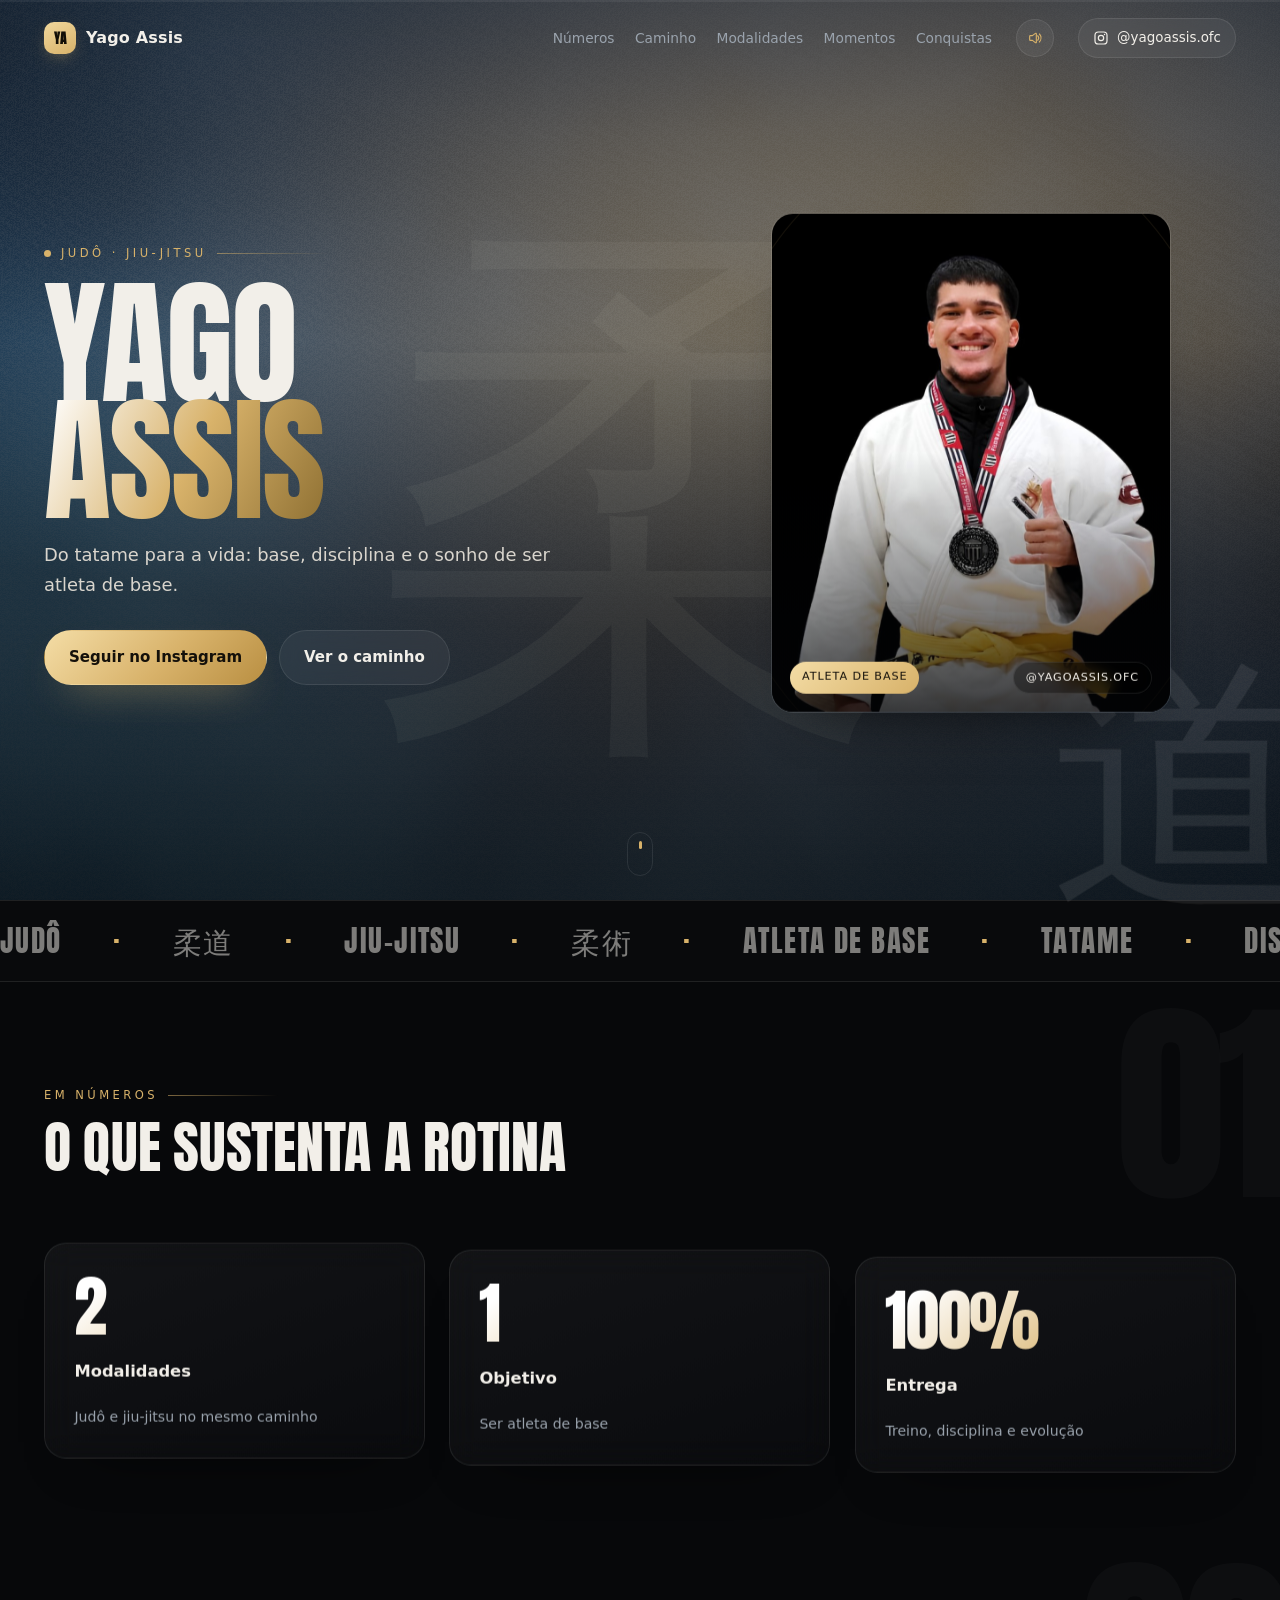
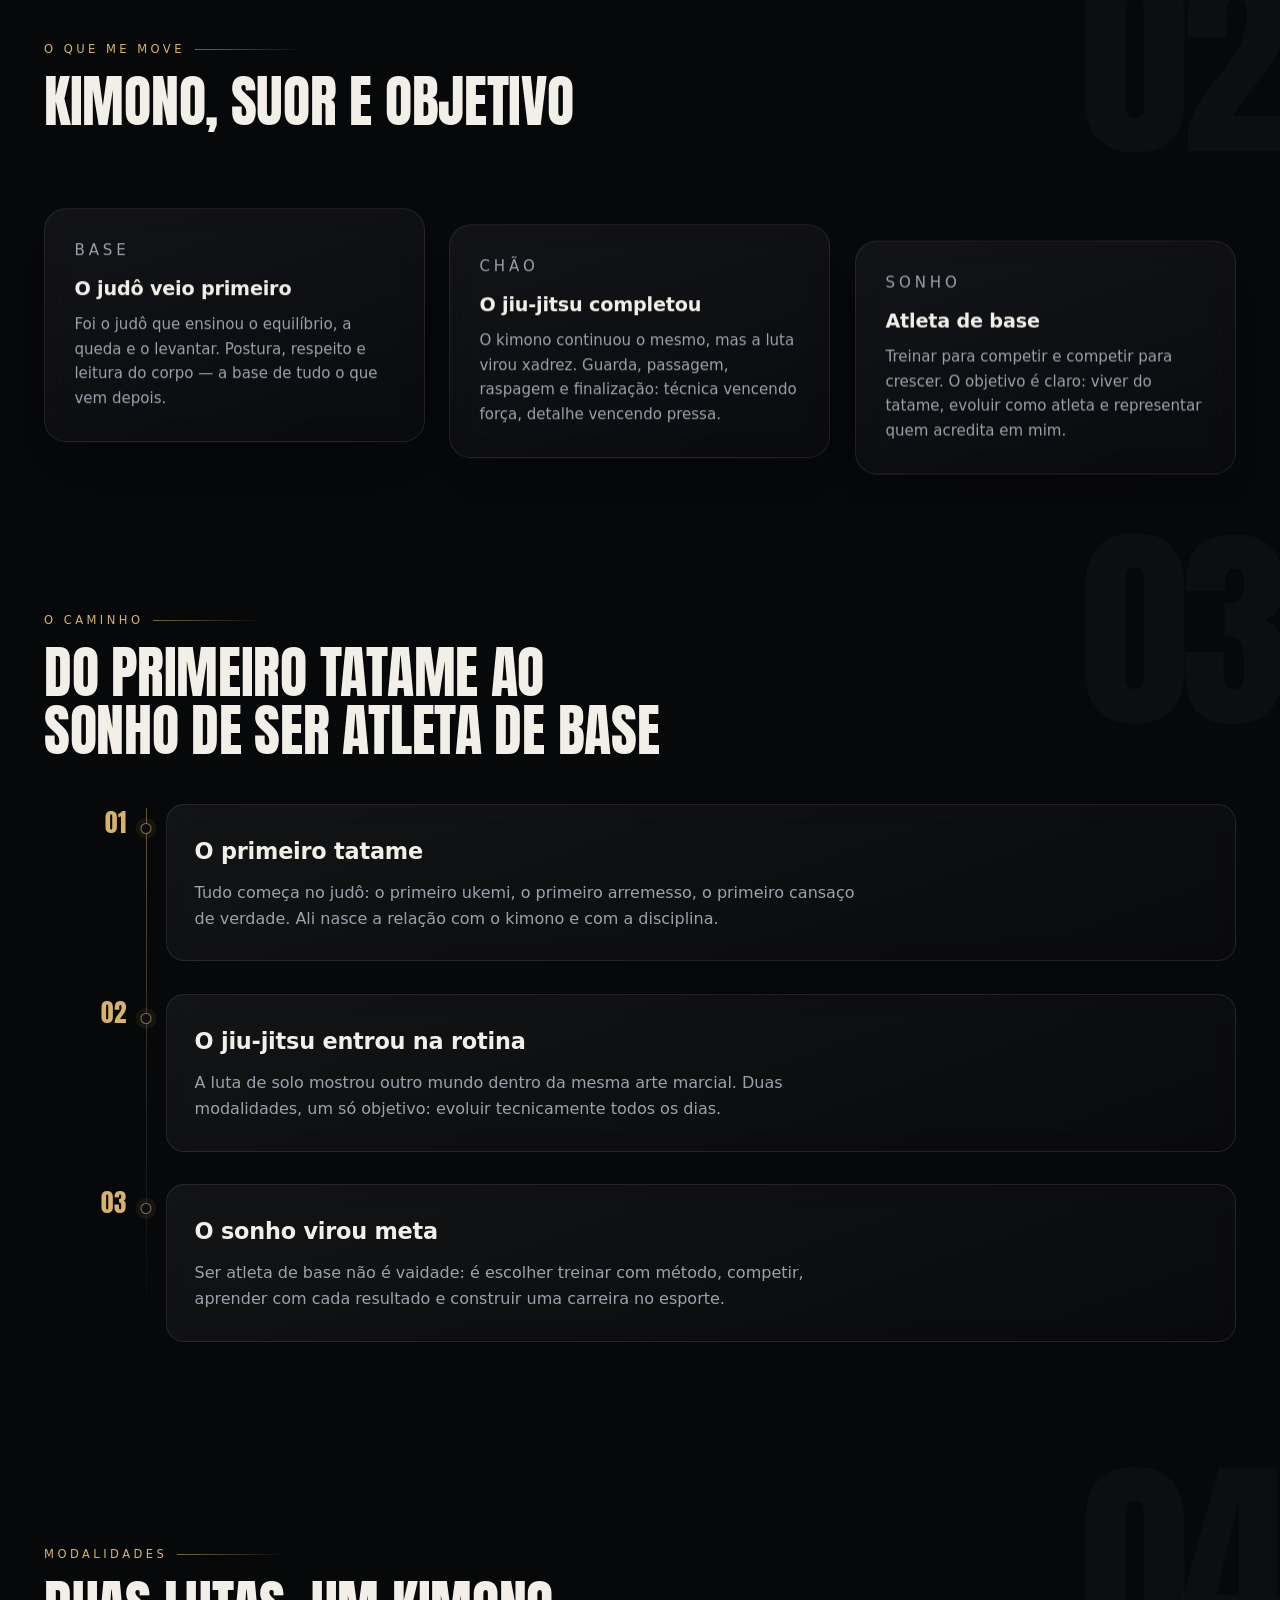
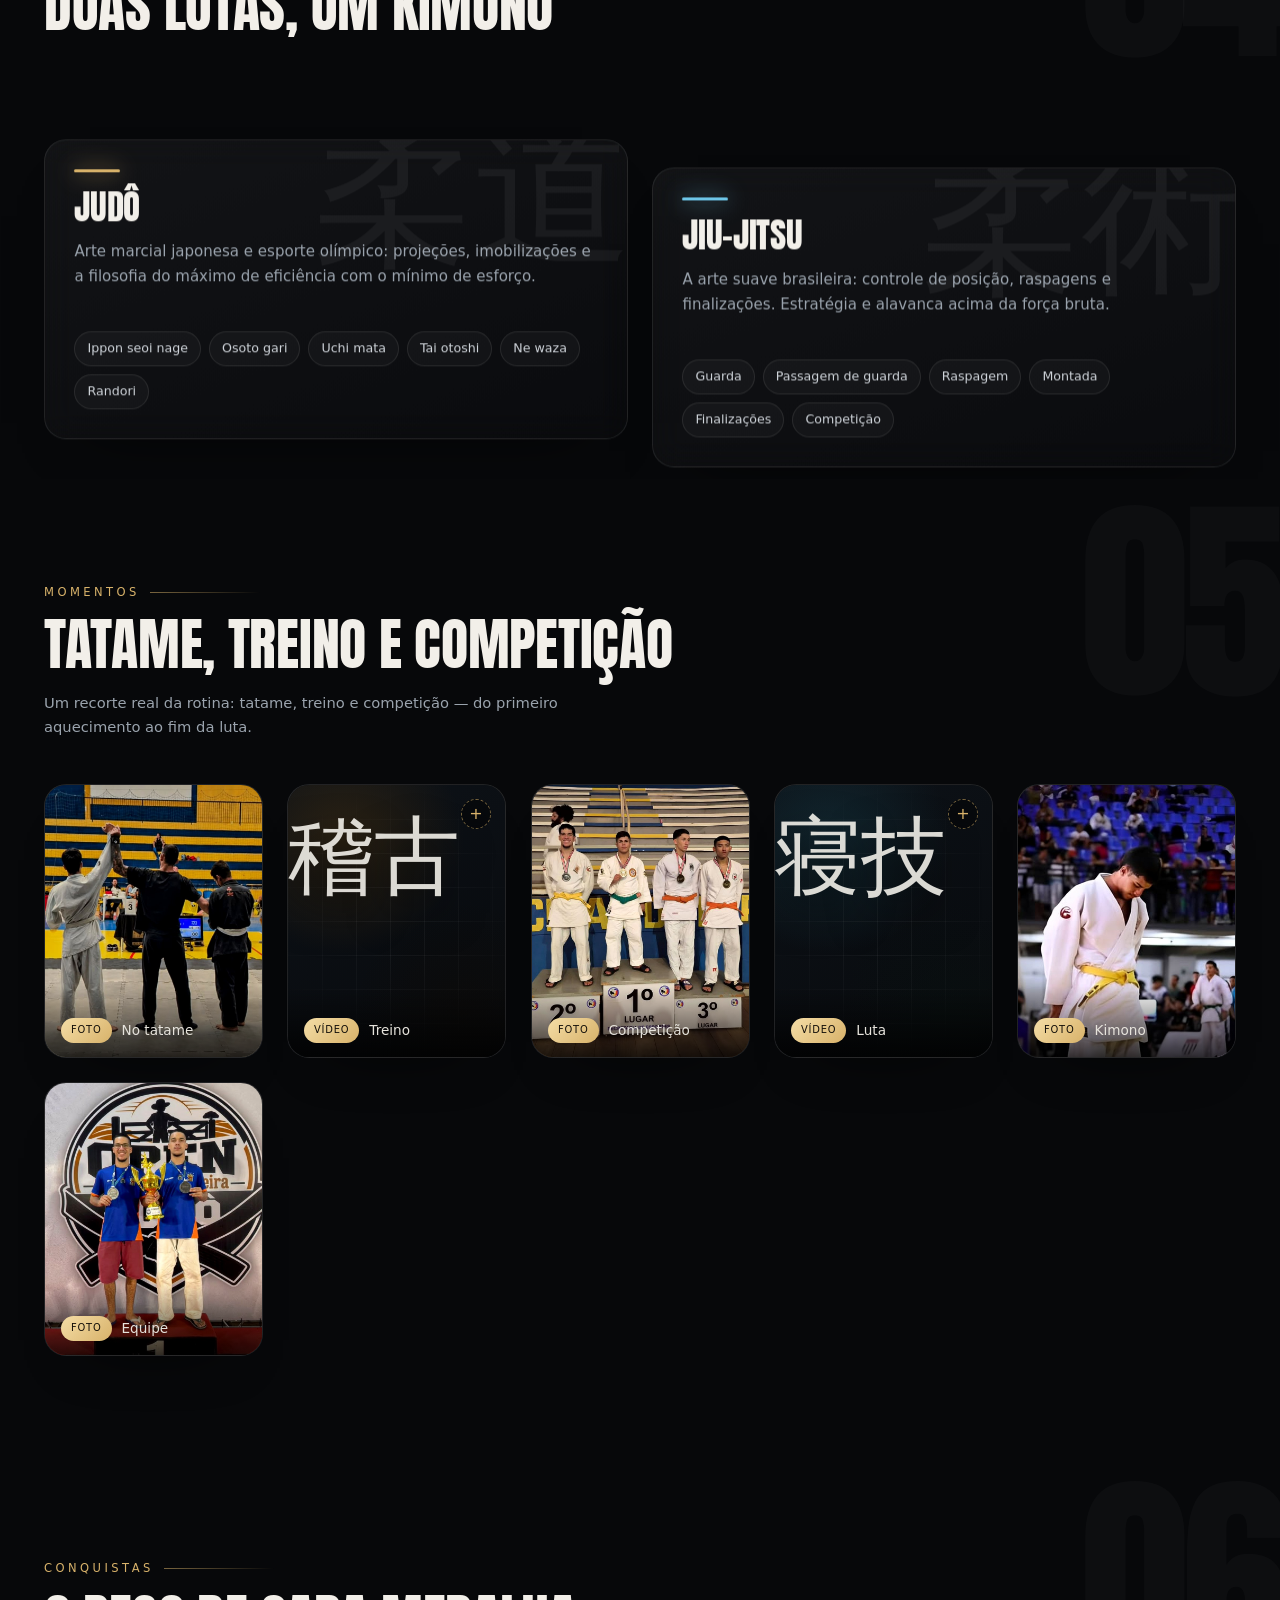
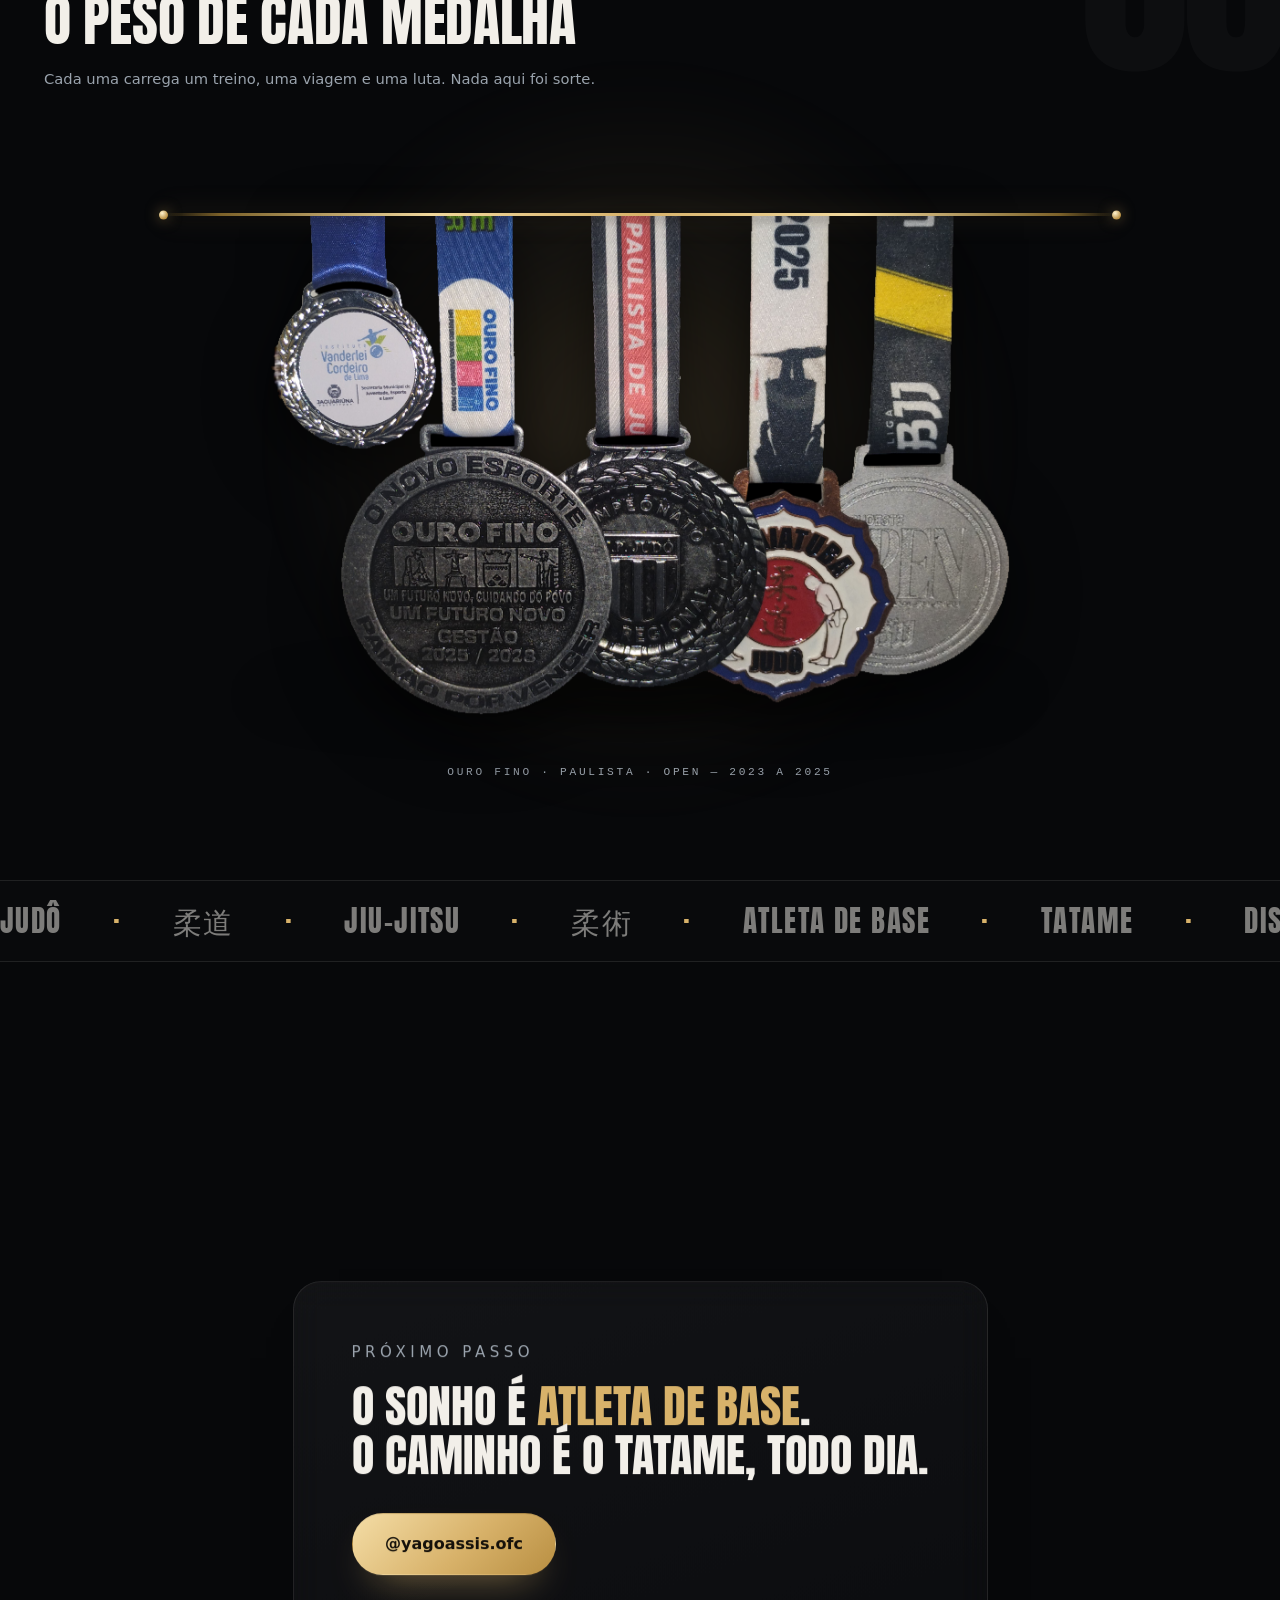
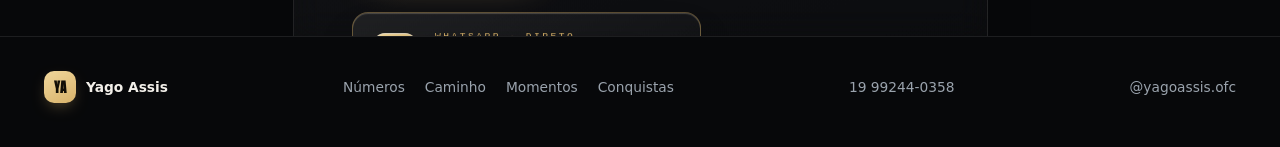
==== commit 6f6733f5: "Adiciona telefone com cartao 3D de WhatsApp e no rodape" ====
--- a/index.html
+++ b/index.html
@@ -79,6 +79,56 @@
     .sound-btn[aria-pressed="false"] .w1,.sound-btn[aria-pressed="false"] .w2{display:none}
     .sound-btn[aria-pressed="false"] .slash{display:block;stroke:var(--gold)}
     .sound-btn[aria-pressed="true"]{color:var(--gold)}
+
+    /* ── cartão 3D do telefone ── */
+    .phone3d{display:inline-block;margin-top:26px;perspective:900px;text-decoration:none;outline:none}
+    .phone3d-inner{
+      position:relative;display:flex;align-items:center;gap:18px;padding:16px 20px;border-radius:16px;
+      background:linear-gradient(150deg,rgba(255,255,255,.07),rgba(255,255,255,.015));
+      border:1px solid rgba(216,178,106,.42);transform-style:preserve-3d;
+      transform:rotateX(calc(var(--rx,0) * 1deg)) rotateY(calc(var(--ry,0) * 1deg));
+      transition:transform .16s linear,border-color .35s ease;
+      box-shadow:
+        0 1px 0 #6b5324, 0 2px 0 #5f4a20, 0 3px 0 #533f1b, 0 4px 0 #473616,
+        0 5px 0 #3a2c12, 0 6px 0 #2e230e, 0 22px 44px -18px rgba(0,0,0,.9),
+        inset 0 1px 0 rgba(255,255,255,.16);
+      will-change:transform;overflow:hidden;
+    }
+    .phone3d:hover .phone3d-inner{border-color:rgba(240,215,156,.8)}
+    .phone3d-inner:before{
+      content:'';position:absolute;inset:0;border-radius:inherit;pointer-events:none;
+      background:radial-gradient(220px circle at var(--mx,50%) var(--my,20%),rgba(216,178,106,.18),transparent 62%);
+      opacity:0;transition:opacity .35s ease;
+    }
+    .phone3d:hover .phone3d-inner:before{opacity:1}
+    .phone3d-ico{
+      position:relative;display:grid;place-items:center;width:44px;height:44px;border-radius:12px;flex:none;
+      background:linear-gradient(145deg,#f0d79c,#b98f42);color:#14100a;
+      box-shadow:0 10px 22px -10px rgba(216,178,106,.8),inset 0 1px 0 rgba(255,255,255,.55);
+      transform:translateZ(18px);
+    }
+    .phone3d-ico svg{width:20px;height:20px;fill:none;stroke:currentColor;stroke-width:1.9;stroke-linecap:round;stroke-linejoin:round}
+    .phone3d-copy{display:flex;flex-direction:column;gap:4px;min-width:0}
+    .phone3d-kicker{font-family:ui-monospace,SFMono-Regular,Menlo,monospace;font-size:.6rem;letter-spacing:.26em;text-transform:uppercase;color:var(--gold)}
+    .phone3d-num{
+      font-family:var(--display);font-size:clamp(1.5rem,3.2vw,2.05rem);line-height:1;letter-spacing:.015em;color:#f6f1e6;
+      text-shadow:0 1px 0 #b98f42,0 2px 0 #9a7634,0 3px 0 #7c5f28,0 4px 0 #5f471d,0 5px 0 #463414,0 10px 26px rgba(0,0,0,.65);
+      white-space:nowrap;transform:translateZ(26px);
+    }
+    .phone3d-go{
+      margin-left:6px;display:grid;place-items:center;width:26px;height:26px;border-radius:50%;border:1px solid rgba(216,178,106,.5);
+      color:var(--gold);font-size:.8rem;transform:translateZ(14px);transition:background .3s ease,color .3s ease
+    }
+    .phone3d:hover .phone3d-go{background:var(--gold);color:#14100a}
+    @media(max-width:640px){
+      .phone3d{display:block;margin-top:22px}
+      .phone3d-inner{padding:14px 16px;gap:14px}
+      .phone3d-num{font-size:1.45rem}
+      .phone3d-ico{width:40px;height:40px}
+    }
+    .foot-phone{color:var(--muted);transition:color .25s ease}
+    .foot-phone:hover{color:var(--gold)}
+    .cta-card .cta-line{font-size:clamp(1.5rem,4vw,2.9rem);line-height:1.06;color:var(--ink);margin:6px 0 24px}
   </style>
 </head>
   <body>
@@ -268,6 +318,19 @@
               <a class="btn primary big" data-athlete="instagram" href="#" target="_blank" rel="noopener">
                 <span data-athlete="handle">@yagoassis.ofc</span>
               </a>
+
+              <a class="phone3d" href="https://wa.me/5519992440358" target="_blank" rel="noopener" aria-label="Chamar Yago no WhatsApp: 19 99244-0358">
+                <span class="phone3d-inner" id="phone3dInner">
+                  <span class="phone3d-ico" aria-hidden="true">
+                    <svg viewBox="0 0 24 24"><path d="M5 4h3l1.6 4-2 1.3a13 13 0 0 0 6.1 6.1l1.3-2 4 1.6v3a2 2 0 0 1-2.2 2A17 17 0 0 1 3 6.2 2 2 0 0 1 5 4z"></path></svg>
+                  </span>
+                  <span class="phone3d-copy">
+                    <span class="phone3d-kicker">whatsapp · direto</span>
+                    <span class="phone3d-num">19 99244-0358</span>
+                  </span>
+                  <span class="phone3d-go" aria-hidden="true">↗</span>
+                </span>
+              </a>
             </div>
           </div>
         </div>
@@ -286,6 +349,7 @@
           <a href="#galeria">Momentos</a>
           <a href="#medalhas">Conquistas</a>
         </nav>
+        <a class="foot-phone" href="tel:+5519992440358">19 99244-0358</a>
         <a class="foot-ig" data-athlete="instagram" href="#" target="_blank" rel="noopener">
           <span data-athlete="handle">@yagoassis.ofc</span>
         </a>
@@ -513,5 +577,33 @@
   }
 })();
   </script>
+  <script>
+    (() => {
+      const wrap = document.querySelector('.phone3d');
+      const inner = document.getElementById('phone3dInner');
+      if (!wrap || !inner) return;
+      if (matchMedia('(prefers-reduced-motion: reduce)').matches || !matchMedia('(pointer:fine)').matches) return;
+      let raf = 0, tx = 0, ty = 0, cx = 0, cy = 0;
+      const step = () => {
+        raf = 0;
+        cx += (tx - cx) * 0.14; cy += (ty - cy) * 0.14;
+        inner.style.setProperty('--ry', (cx * 9).toFixed(2));
+        inner.style.setProperty('--rx', (-cy * 7).toFixed(2));
+        inner.style.setProperty('--mx', (50 + cx * 40).toFixed(1) + '%');
+        inner.style.setProperty('--my', (24 + cy * 34).toFixed(1) + '%');
+        if (Math.abs(tx - cx) > 0.002 || Math.abs(ty - cy) > 0.002) raf = requestAnimationFrame(step);
+      };
+      wrap.addEventListener('pointermove', e => {
+        const r = wrap.getBoundingClientRect();
+        tx = ((e.clientX - r.left) / r.width - 0.5) * 2;
+        ty = ((e.clientY - r.top) / r.height - 0.5) * 2;
+        if (!raf) raf = requestAnimationFrame(step);
+      });
+      wrap.addEventListener('pointerleave', () => {
+        tx = 0; ty = 0;
+        if (!raf) raf = requestAnimationFrame(step);
+      });
+    })();
+  </script>
 </body>
 </html>
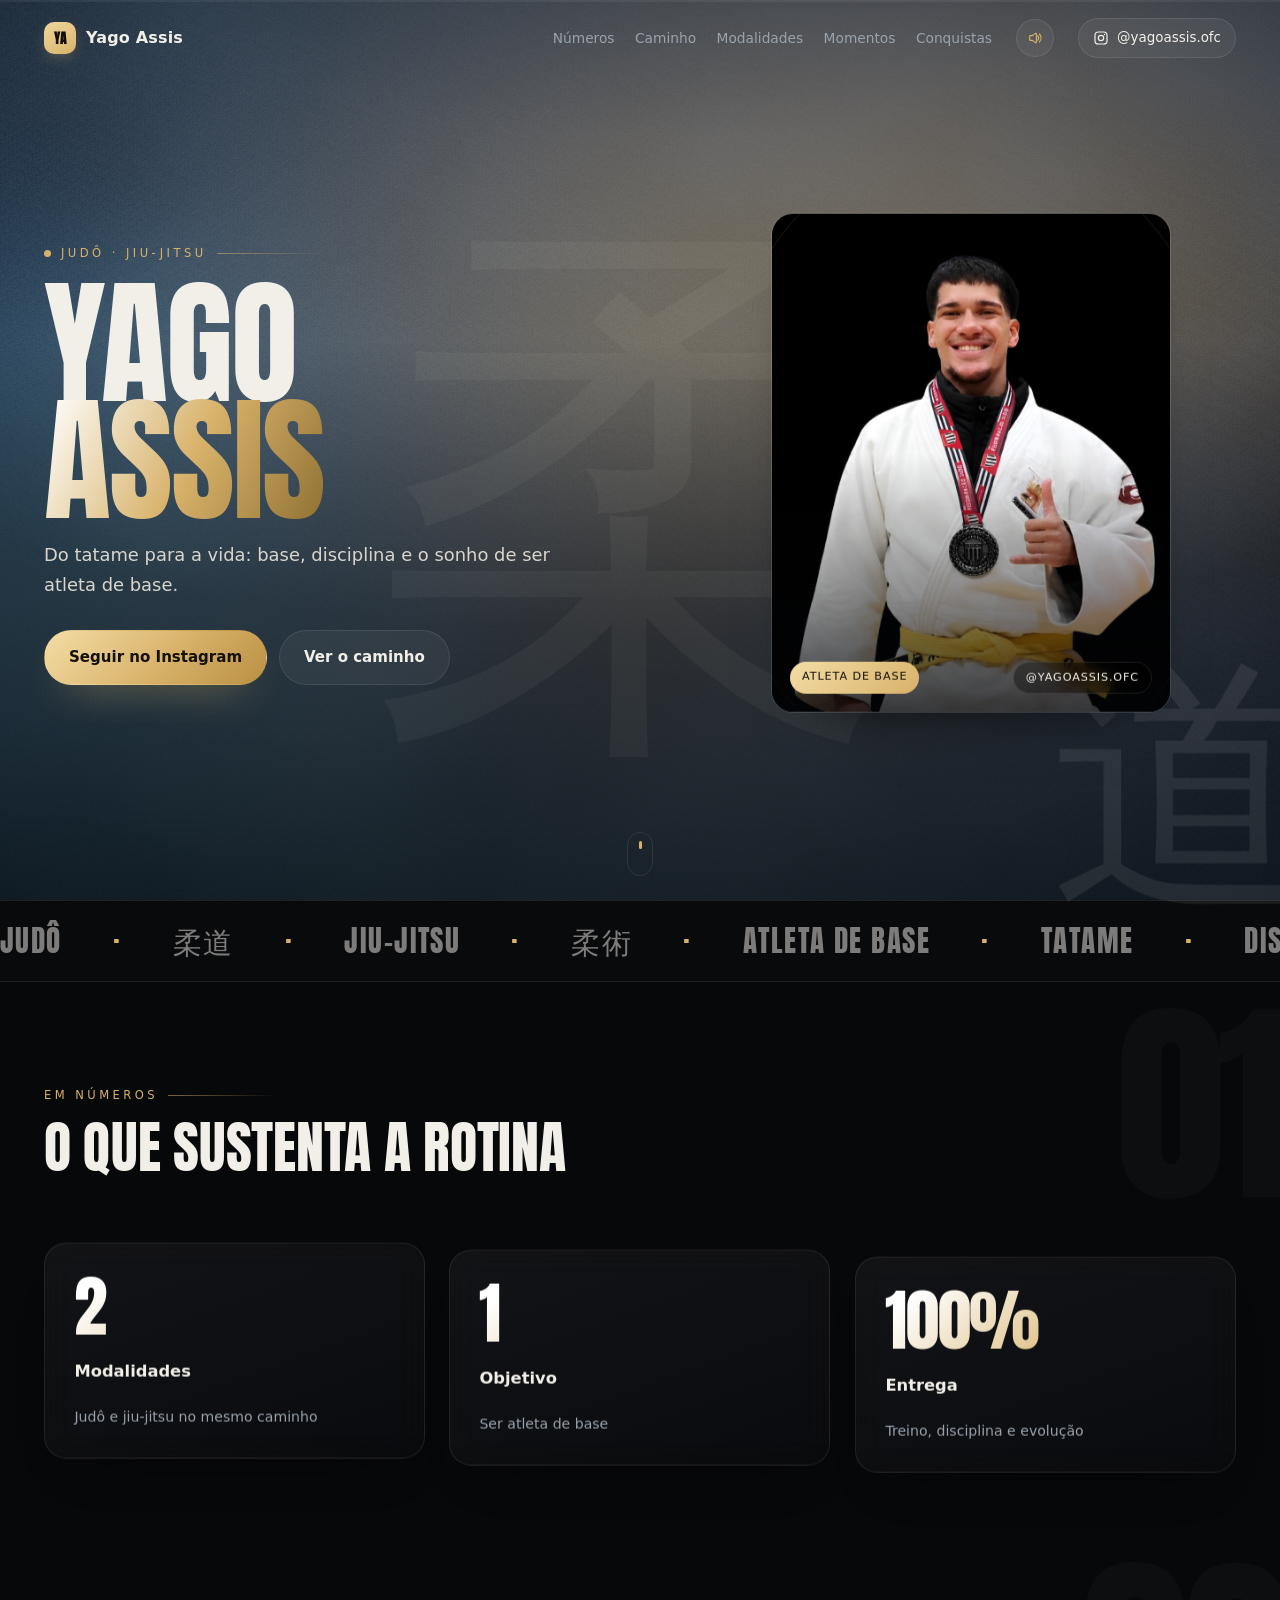
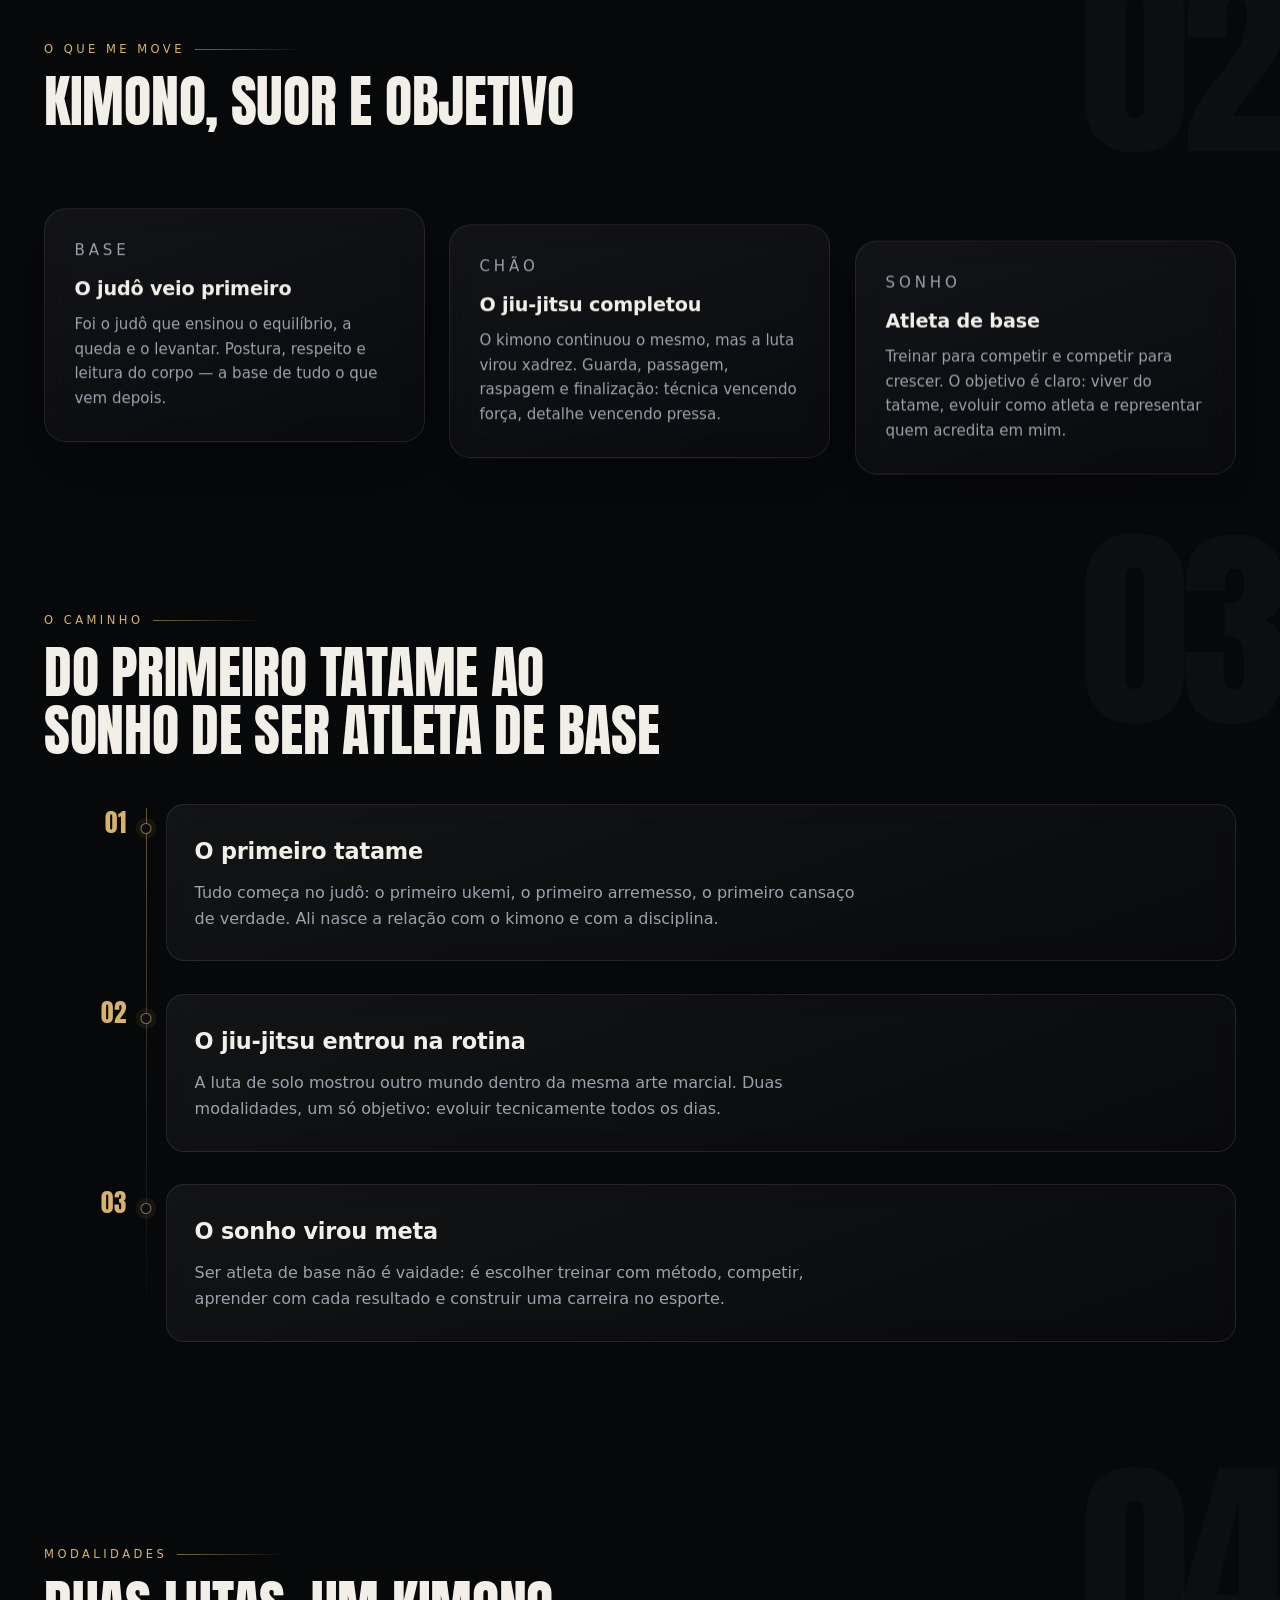
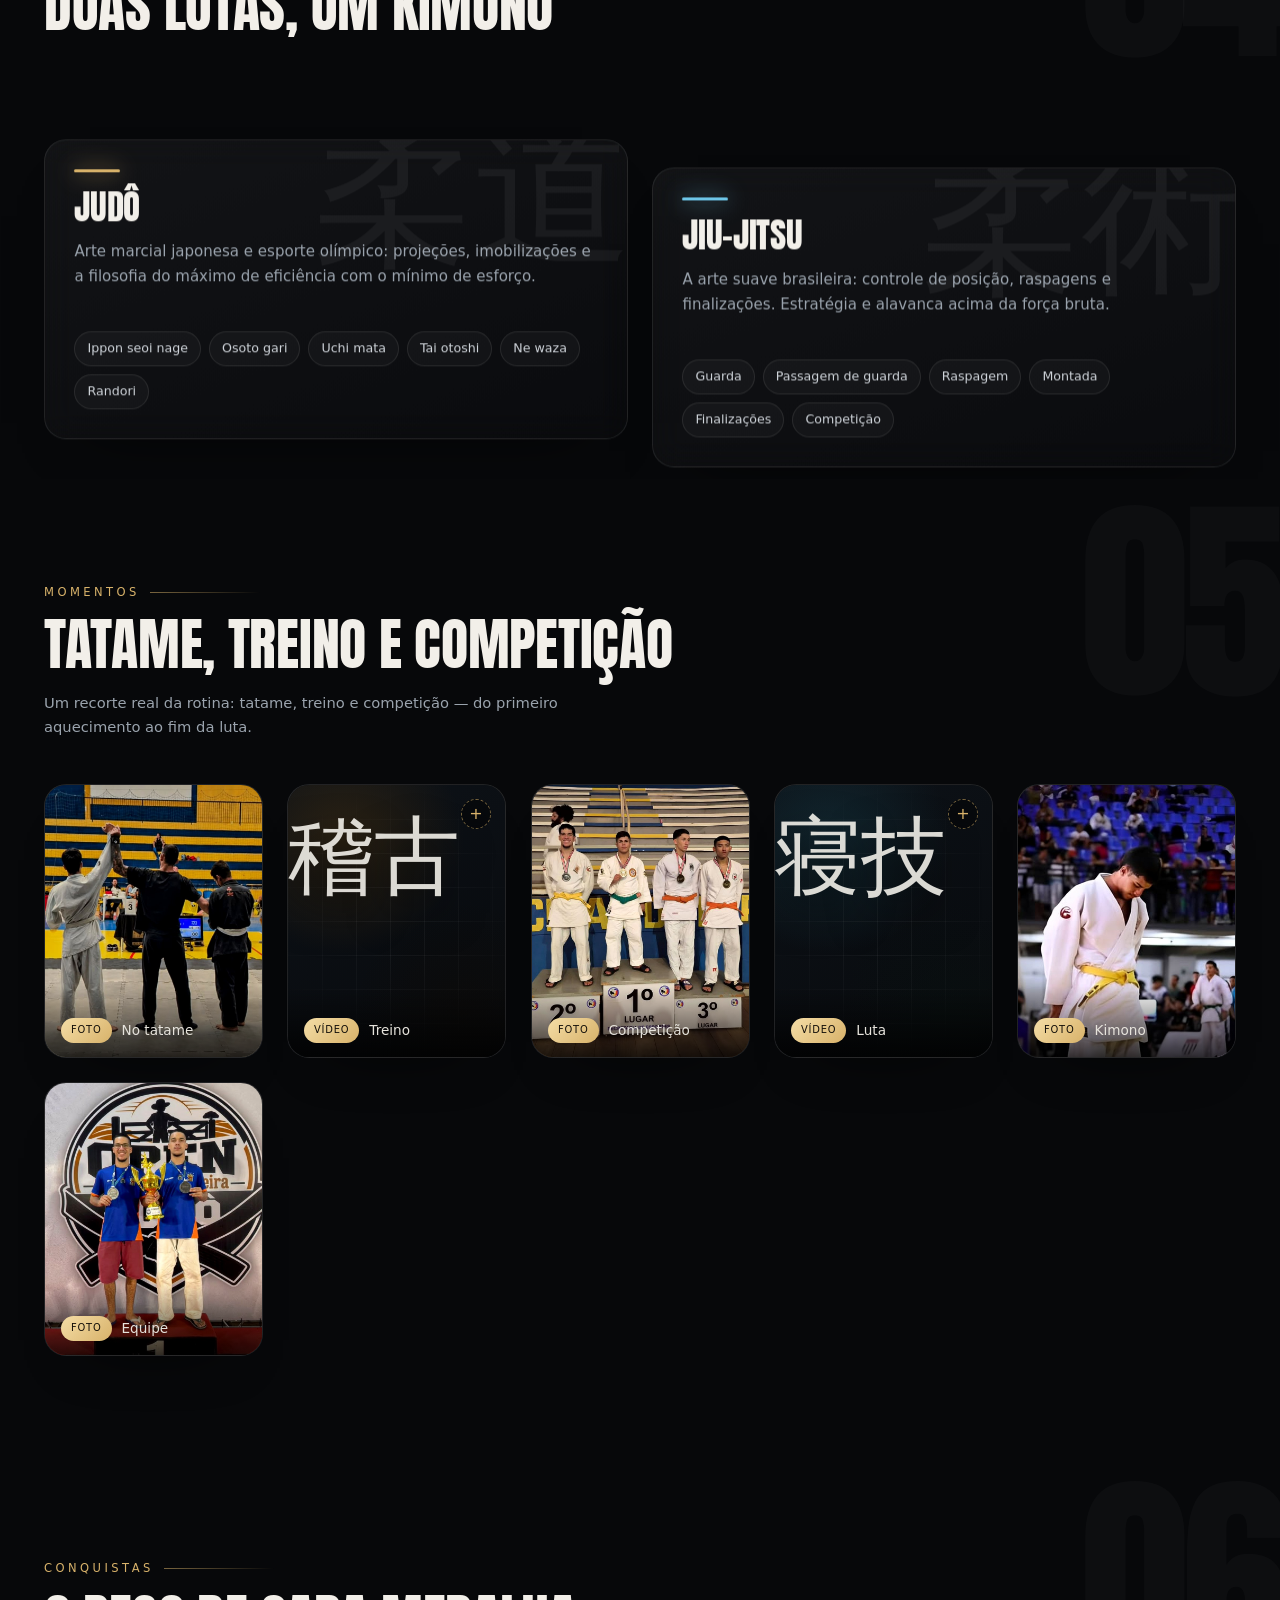
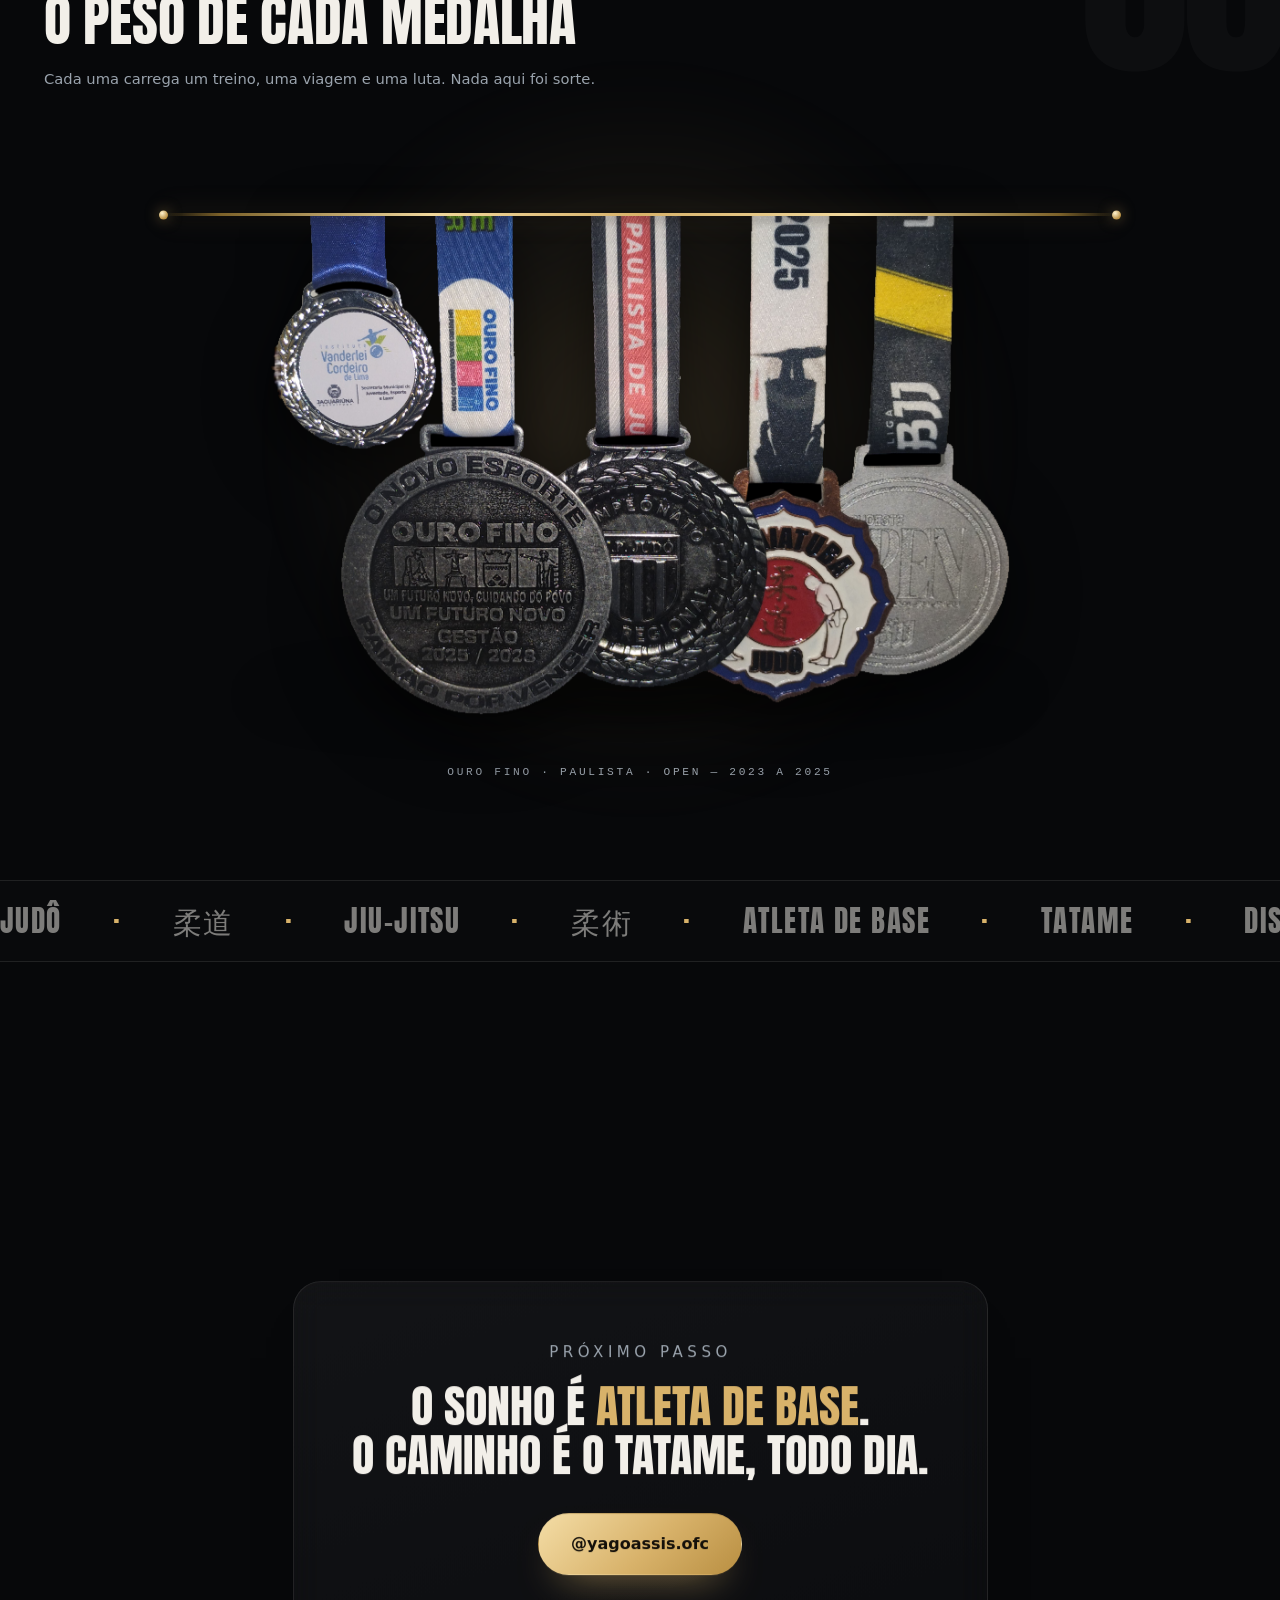
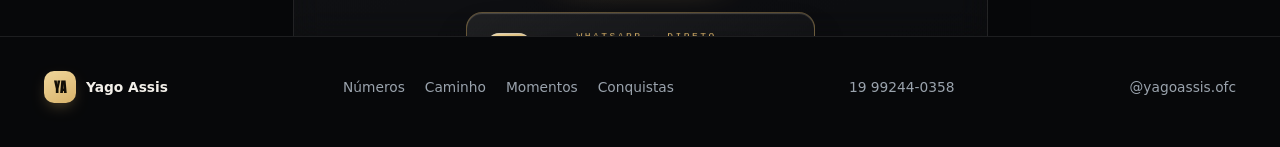
==== commit 722f72de: "Card do CTA com tilt 3D e acoes centralizadas" ====
--- a/index.html
+++ b/index.html
@@ -129,6 +129,15 @@
     .foot-phone{color:var(--muted);transition:color .25s ease}
     .foot-phone:hover{color:var(--gold)}
     .cta-card .cta-line{font-size:clamp(1.5rem,4vw,2.9rem);line-height:1.06;color:var(--ink);margin:6px 0 24px}
+    /* ── CTA 3D centralizado ── */
+    .cta-inner{perspective:1400px}
+    .cta-card{align-items:center;text-align:center;transform-style:preserve-3d;
+      transform:rotateX(calc(var(--rx,0) * 1deg)) rotateY(calc(var(--ry,0) * 1deg));
+      transition:transform .18s linear,border-color .4s ease,box-shadow .4s ease;will-change:transform}
+    .cta-card .eyebrow{justify-content:center}
+    .cta-card .cta-line{max-width:26ch;margin-left:auto;margin-right:auto}
+    .cta-card .btn{margin-inline:auto}
+    .cta-card:hover{border-color:rgba(216,178,106,.45)}
   </style>
 </head>
   <body>
@@ -603,6 +612,32 @@
         tx = 0; ty = 0;
         if (!raf) raf = requestAnimationFrame(step);
       });
+
+      /* card grande do CTA com tilt 3D */
+      const cta = document.querySelector('.cta-card');
+      const host = cta && (cta.closest('.cta-inner') || cta);
+      if (cta && host) {
+        let r2 = 0, ax = 0, ay = 0, bx = 0, by = 0;
+        const step2 = () => {
+          r2 = 0;
+          ax += (bx - ax) * 0.12; ay += (by - ay) * 0.12;
+          cta.style.setProperty('--ry', (ax * 5).toFixed(2));
+          cta.style.setProperty('--rx', (-ay * 4).toFixed(2));
+          cta.style.setProperty('--mx', (50 + ax * 38).toFixed(1) + '%');
+          cta.style.setProperty('--my', (18 + ay * 40).toFixed(1) + '%');
+          if (Math.abs(bx - ax) > 0.002 || Math.abs(by - ay) > 0.002) r2 = requestAnimationFrame(step2);
+        };
+        host.addEventListener('pointermove', e => {
+          const r = host.getBoundingClientRect();
+          bx = ((e.clientX - r.left) / r.width - 0.5) * 2;
+          by = ((e.clientY - r.top) / r.height - 0.5) * 2;
+          if (!r2) r2 = requestAnimationFrame(step2);
+        });
+        host.addEventListener('pointerleave', () => {
+          bx = 0; by = 0;
+          if (!r2) r2 = requestAnimationFrame(step2);
+        });
+      }
     })();
   </script>
 </body>
